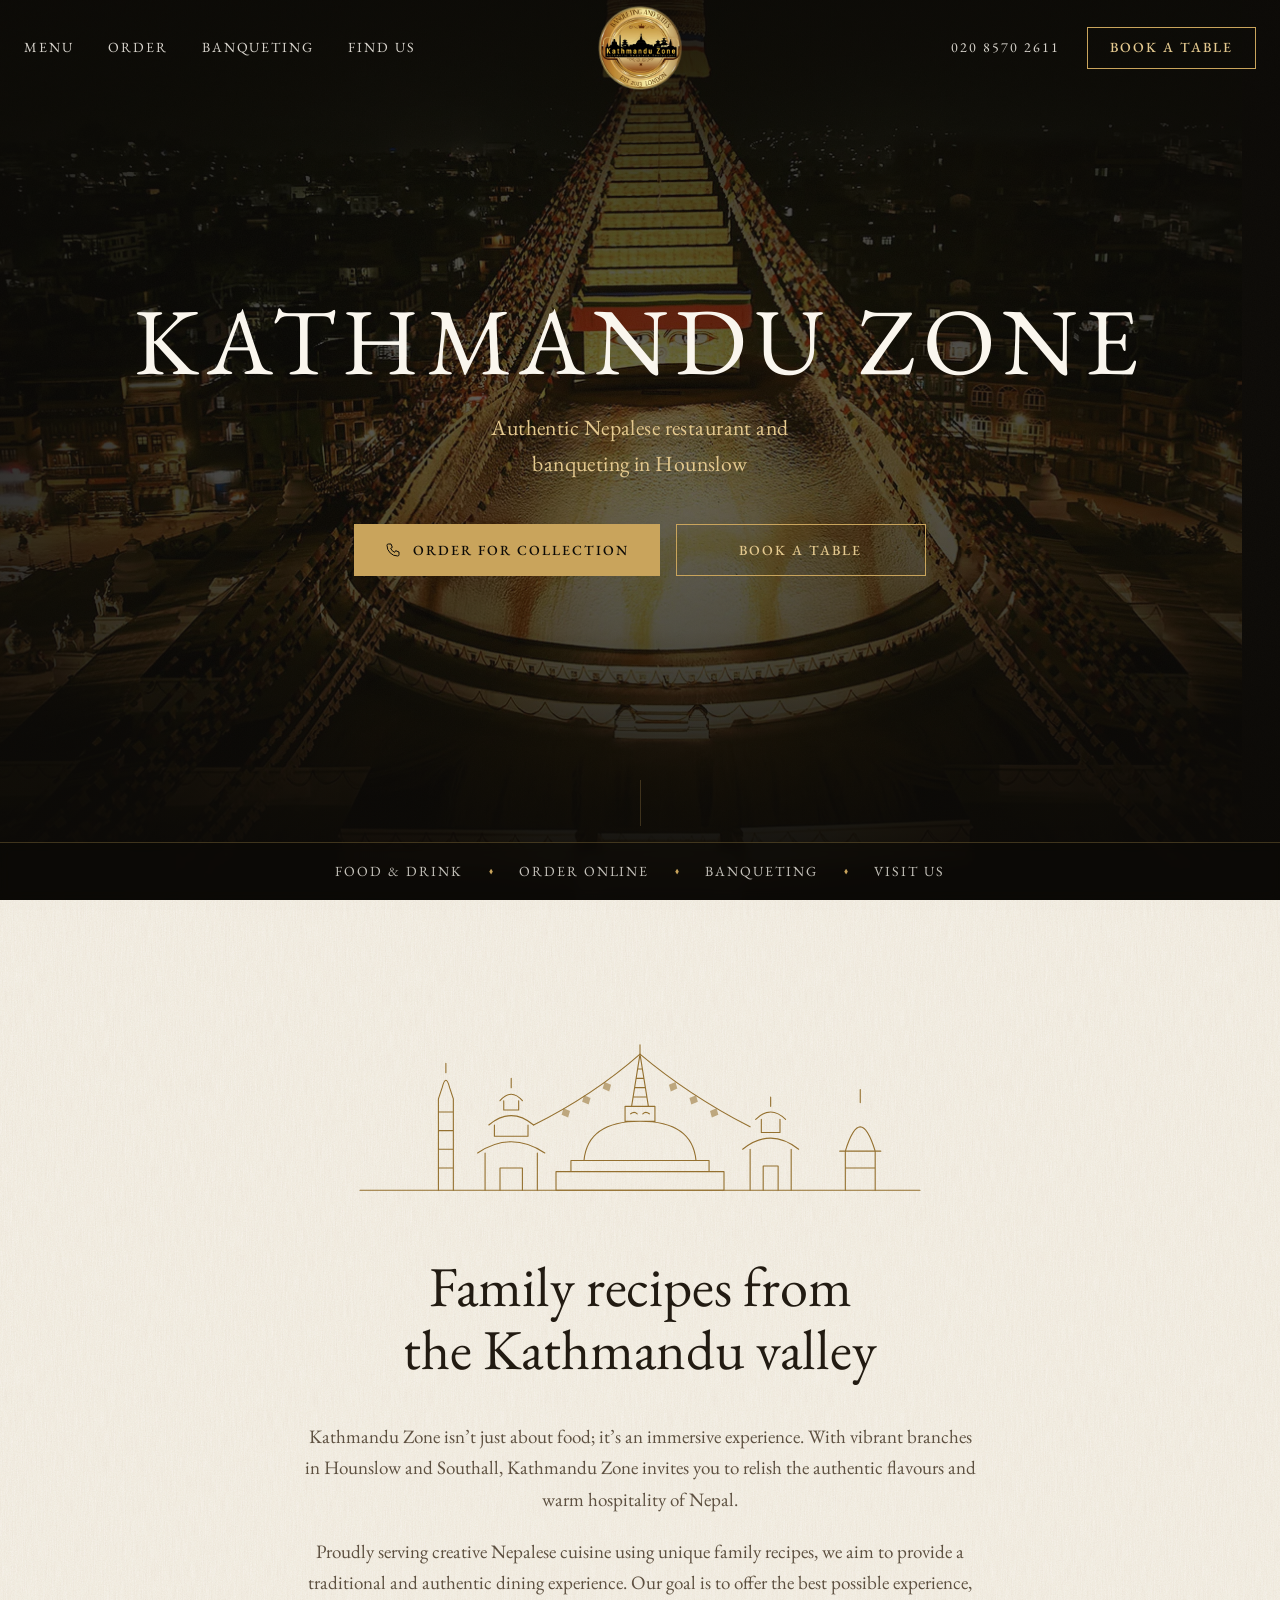
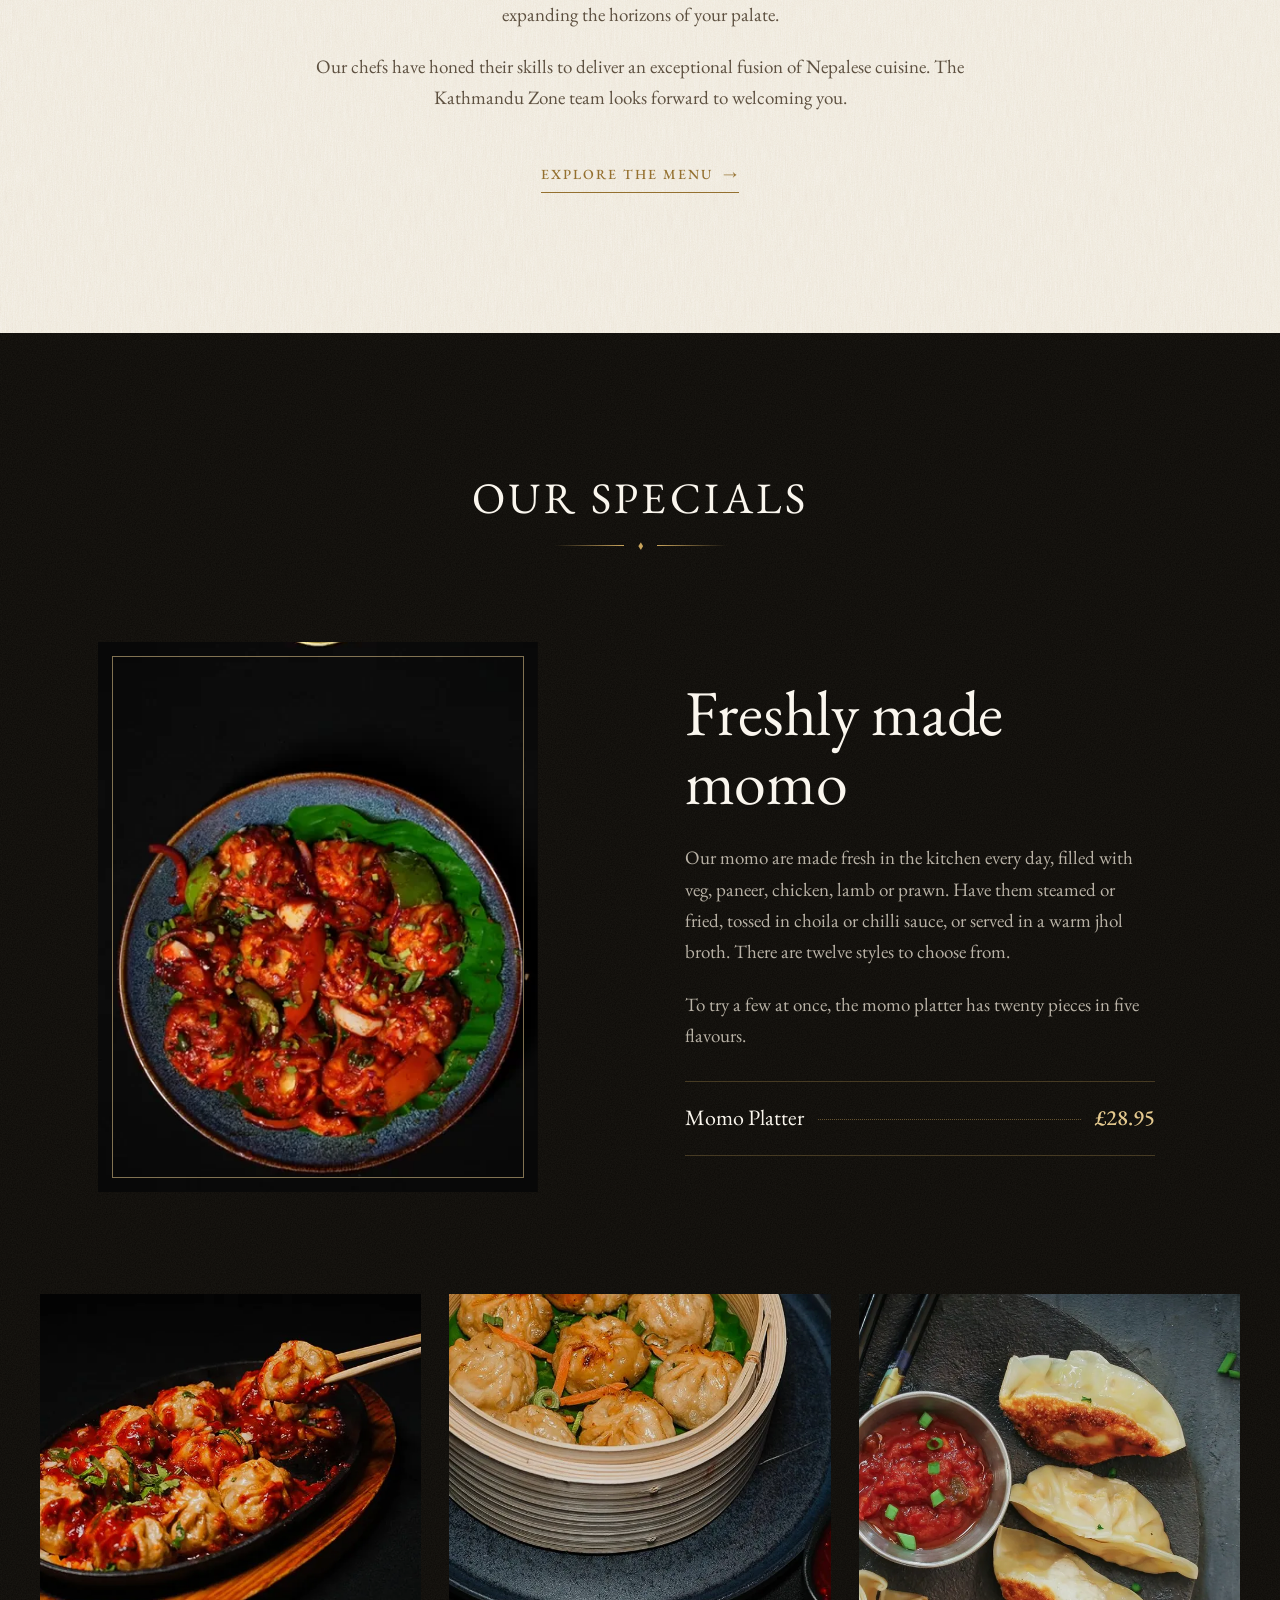
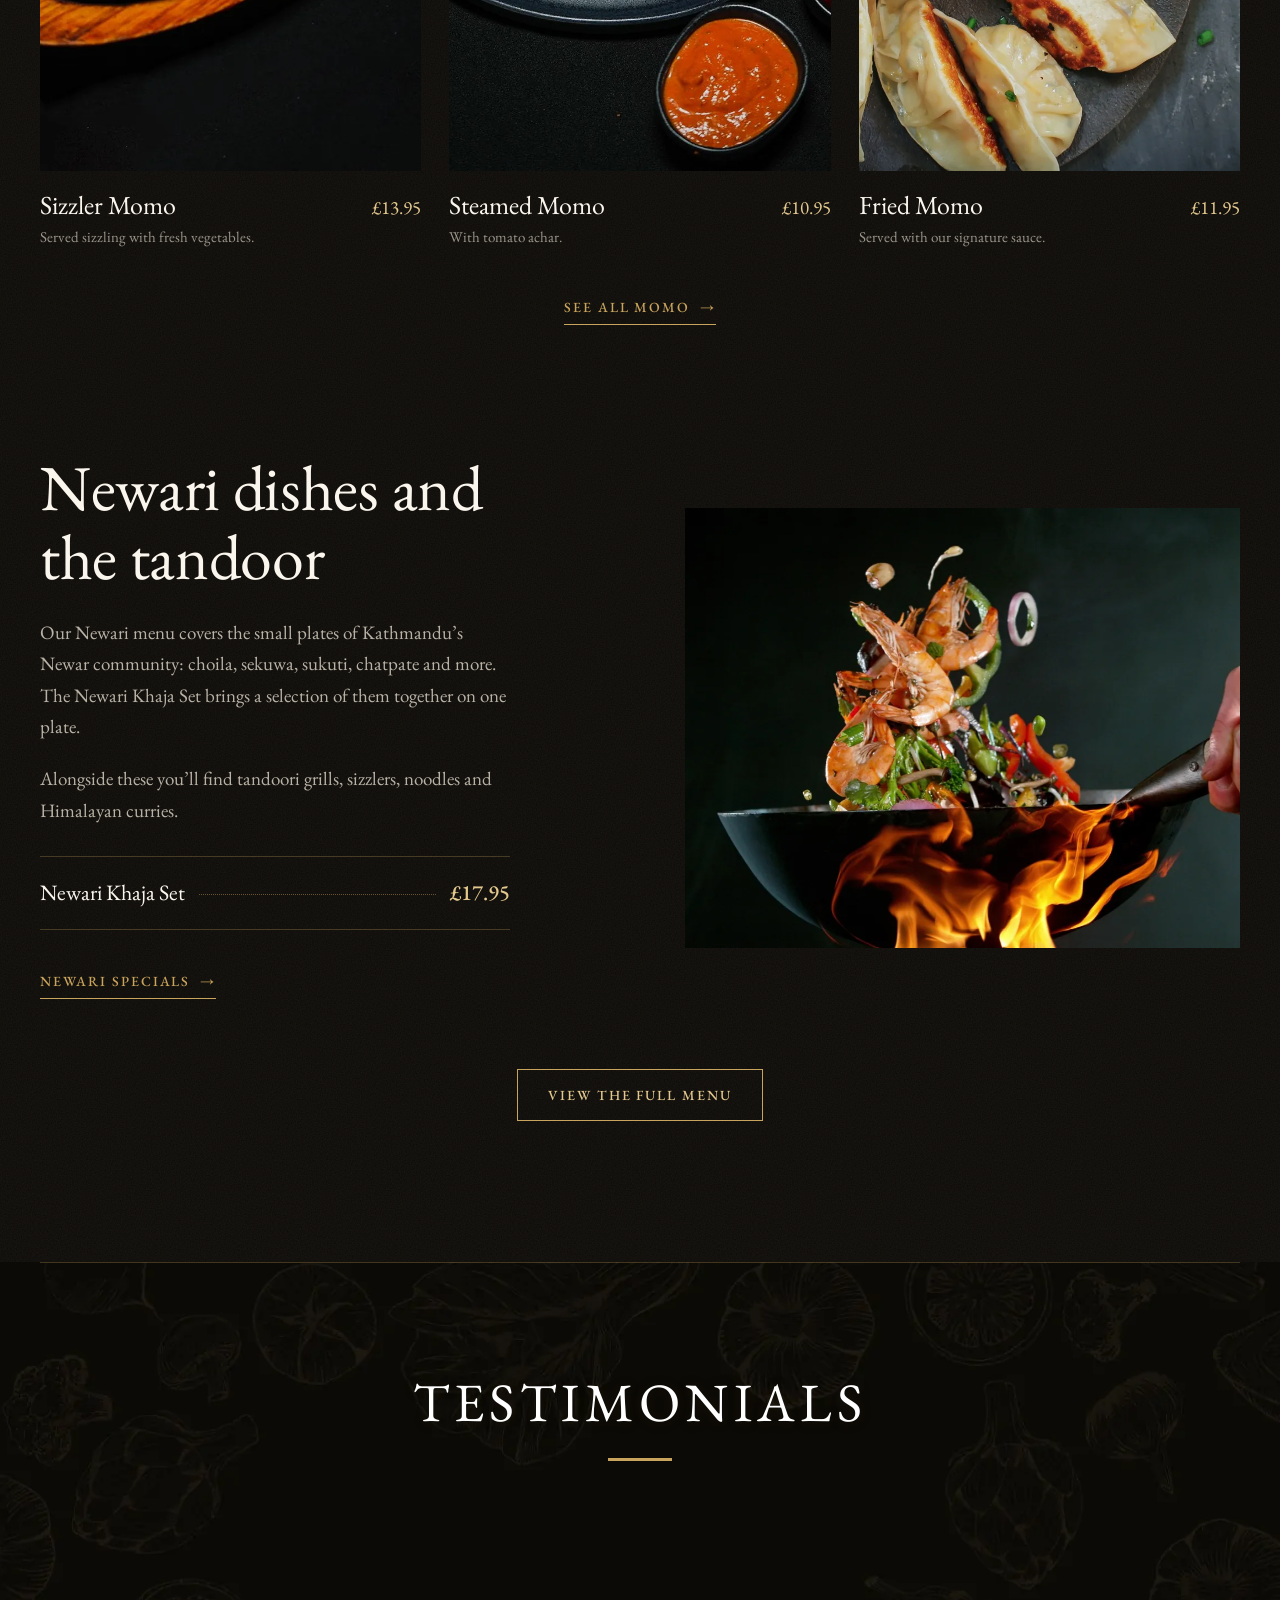
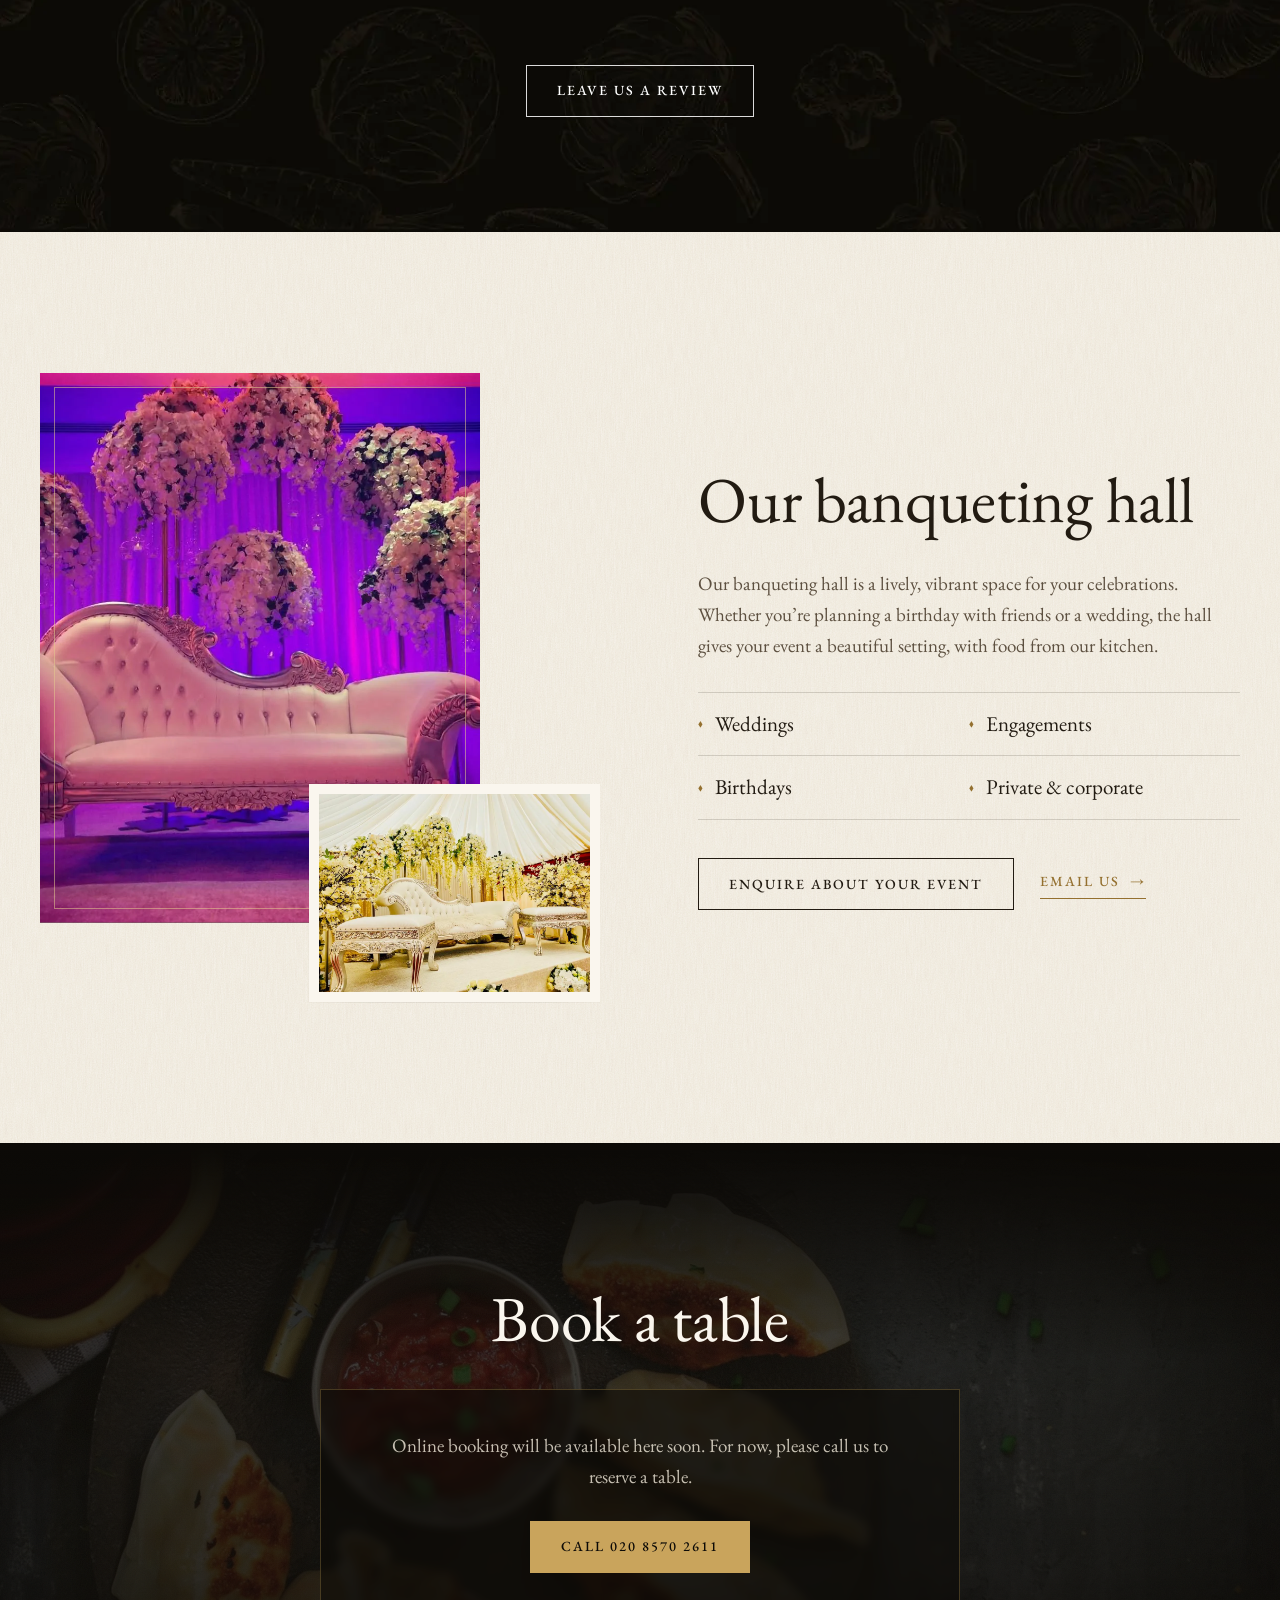
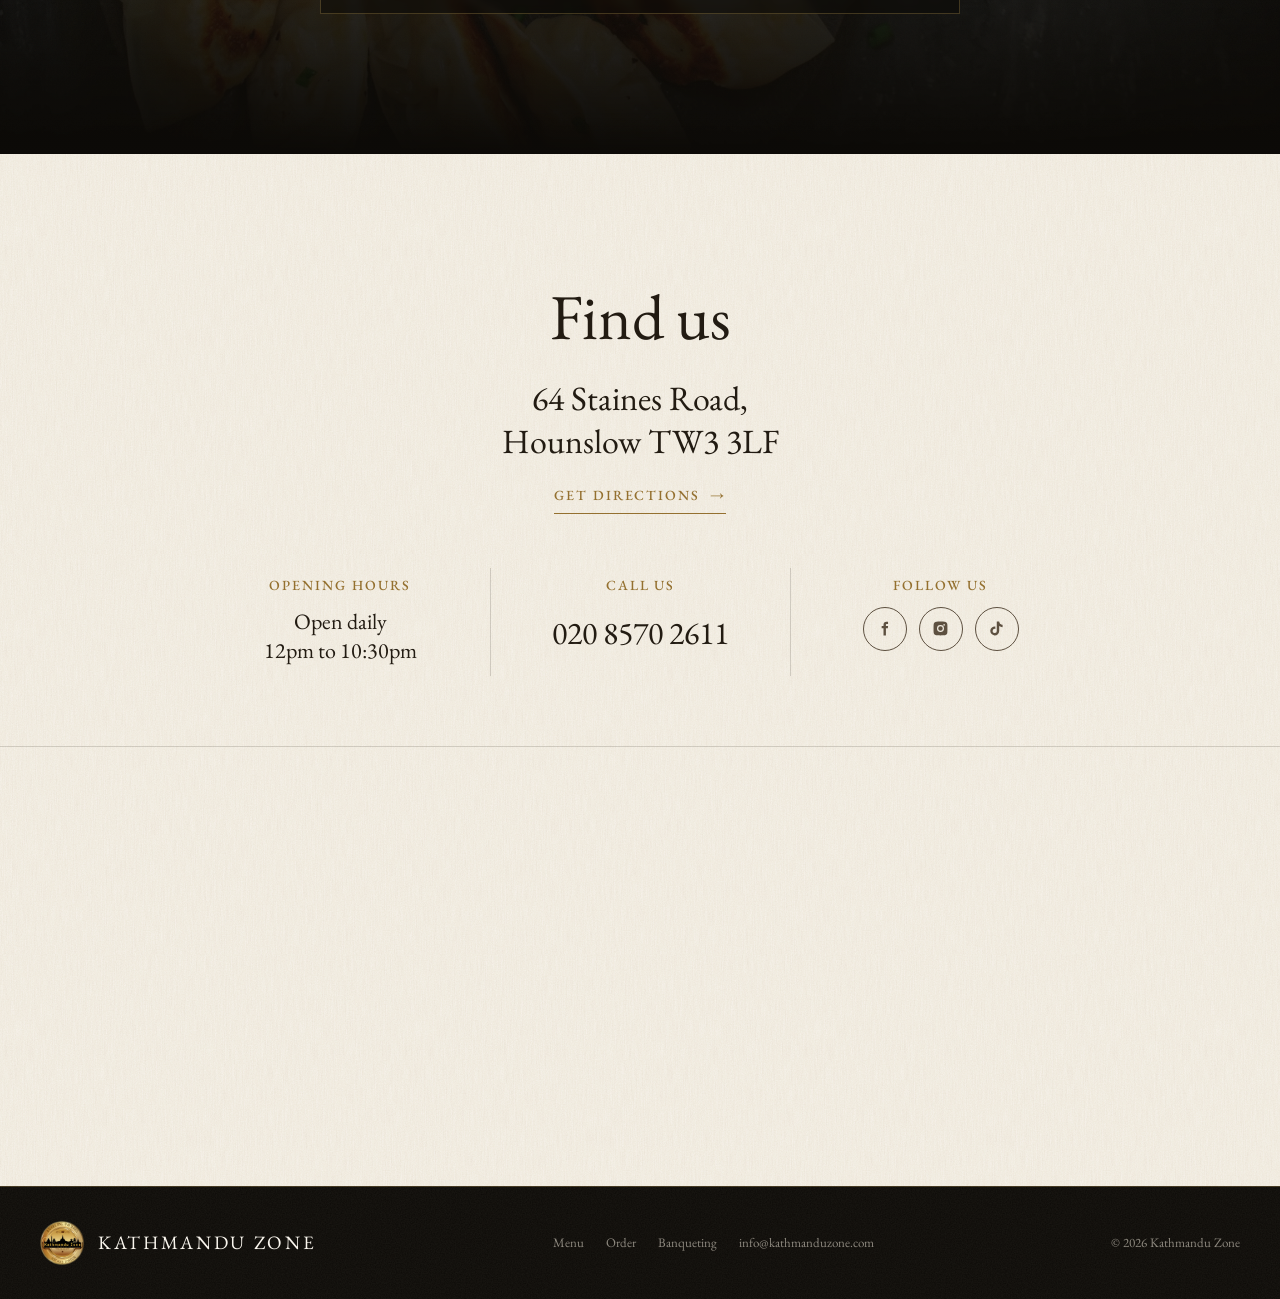
==== index.html @ dd3ccd5f "Momo video: open on chilli momo, skip cropped steamed shot, fast montage at normal speed Adds a cent" ====
<!DOCTYPE html>
<html lang="en-GB">
<head>
<meta charset="utf-8">
<meta name="viewport" content="width=device-width, initial-scale=1">
<title>Kathmandu Zone | Nepalese Restaurant and Banqueting in Hounslow</title>
<meta name="description" content="Authentic Nepalese food in Hounslow since 2013. Freshly made momo, Newari dishes, tandoori grills and a banqueting hall for weddings and parties. Call 020 8570 2611 to order for collection.">
<meta name="theme-color" content="#0c0a07">
<link rel="icon" href="favicon.ico" sizes="48x48">
<link rel="icon" type="image/png" sizes="32x32" href="favicon-32.png">
<link rel="icon" type="image/png" sizes="192x192" href="favicon-192.png">
<link rel="apple-touch-icon" href="apple-touch-icon.png">
<meta property="og:title" content="Kathmandu Zone, Authentic Nepalese Restaurant in Hounslow">
<meta property="og:description" content="Freshly made momo, Newari dishes and tandoori grills. Banqueting and suites. Est. 2013.">
<meta property="og:image" content="images/boudhanath.webp">
<link rel="preconnect" href="https://fonts.googleapis.com">
<link rel="preconnect" href="https://fonts.gstatic.com" crossorigin>
<link href="https://fonts.googleapis.com/css2?family=EB+Garamond:ital,wght@0,400;0,500;0,600;1,400&display=swap" rel="stylesheet">
<link rel="stylesheet" href="css/style.css">
<script type="application/ld+json">
{
  "@context": "https://schema.org",
  "@type": "Restaurant",
  "name": "Kathmandu Zone",
  "description": "Authentic Nepalese restaurant and banqueting hall, est. 2013.",
  "servesCuisine": ["Nepalese", "Newari", "Indian"],
  "telephone": "+442085702611",
  "email": "info@kathmanduzone.com",
  "priceRange": "££",
  "image": "images/boudhanath.webp",
  "address": { "@type": "PostalAddress", "streetAddress": "64 Staines Road", "addressLocality": "Hounslow", "postalCode": "TW3 3LF", "addressCountry": "GB" },
  "openingHoursSpecification": [
    { "@type": "OpeningHoursSpecification", "dayOfWeek": ["Monday","Tuesday","Wednesday","Thursday","Friday","Saturday","Sunday"], "opens": "12:00", "closes": "22:30" }
  ],
  "hasMenu": "menu.html",
  "sameAs": ["https://www.facebook.com/kathmanduzone/", "https://www.instagram.com/kathmanduzoneofficial/", "https://www.tiktok.com/@ktmzoneofficial"]
}
</script>
</head>
<body>

<!-- ============ HEADER ============ -->
<header class="site-header" id="top">
  <div class="header-inner">
    <nav class="nav" id="nav" aria-label="Main">
      <a href="menu.html">Menu</a>
      <a href="menu.html#order">Order<span class="nav-extra-inline"> online</span></a>
      <a href="#banqueting">Banqueting</a>
      <a href="#find-us" class="nav-desk">Find us</a>
      <a href="#book" class="nav-extra">Book a table</a>
      <a href="tel:02085702611" class="nav-extra nav-call">Call for collection</a>
    </nav>
    <a href="index.html" class="brand" aria-label="Kathmandu Zone home"><img src="images/logo.webp" alt="Kathmandu Zone" width="62" height="62"></a>
    <div class="header-actions">
      <a href="tel:02085702611" class="header-phone">020 8570 2611</a>
      <a href="#book" class="btn">Book a table</a>
    </div>
    <button class="menu-toggle" aria-label="Open menu" aria-expanded="false" aria-controls="nav"><span></span></button>
  </div>
</header>

<main>

<!-- ============ HERO ============ -->
<section class="hero" aria-label="Welcome">
  <div class="hero-media" aria-hidden="true">
    <img src="images/hero-boudhanath.webp" alt="" width="1800" height="959" fetchpriority="high">
  </div>
  <div class="hero-content">
    <h1 class="rise" style="--d:.15s">Kathmandu Zone</h1>
    <p class="hero-sub rise" style="--d:.4s">Authentic Nepalese restaurant and banqueting in Hounslow</p>
    <div class="hero-ctas rise" style="--d:.65s">
      <a href="tel:02085702611" class="btn solid">
        <svg viewBox="0 0 24 24" aria-hidden="true"><path d="M5 3h4l2 5-2.5 1.5a11 11 0 0 0 6 6L16 13l5 2v4a2 2 0 0 1-2 2A16 16 0 0 1 3 5a2 2 0 0 1 2-2"/></svg>
        Order for collection
      </a>
      <a href="#book" class="btn">Book a table</a>
    </div>
  </div>
  <span class="scroll-cue" aria-hidden="true"></span>
  <nav class="hero-bar" aria-label="Quick links">
    <ul>
      <li><a href="menu.html">Food &amp; drink</a></li>
      <li><a href="menu.html#order">Order online</a></li>
      <li><a href="#banqueting">Banqueting</a></li>
      <li><a href="#find-us">Visit us</a></li>
    </ul>
  </nav>
</section>

<!-- ============ ABOUT ============ -->
<section class="section story paper ivory center" id="story">
  <div class="container">
    <div class="skyline" aria-hidden="true">
      <svg viewBox="0 0 600 170">
        <path class="draw" d="M0 160 H600"/>
        <!-- Dharahara tower -->
        <path class="draw" d="M84 160 V62 L88 50 Q92 34 96 50 L100 62 V160 M84 76 H100 M84 96 H100 M84 116 H100 M84 136 H100 M92 34 V24"/>
        <!-- pagoda, three tiers -->
        <path class="draw" d="M162 50 V40 M150 64 Q162 50 174 64 M154 64 V74 H170 V64 M138 90 Q162 70 186 90 M144 90 V102 H180 V90 M126 120 Q162 96 198 120 M134 120 V160 M190 120 V160 M150 160 V136 H174 V160"/>
        <!-- prayer flag lines -->
        <path class="draw" d="M300 14 Q250 58 186 90 M300 14 Q352 58 418 92"/>
        <!-- Boudhanath stupa -->
        <path class="draw" d="M300 4 V14 M291 70 L300 14 L309 70 M293 60 H307 M295 50 H305 M296 40 H304 M298 30 H302 M284 70 H316 V86 H284 Z M290 78 Q294 75 297 78 M303 78 Q306 75 310 78 M240 128 Q244 86 300 86 Q356 86 360 128 Z M226 128 H374 V140 H226 Z M210 140 H390 V160 H210 Z"/>
        <!-- two-tier temple -->
        <path class="draw" d="M440 70 V60 M424 84 Q440 68 456 84 M430 84 V98 H450 V84 M410 116 Q440 92 470 116 M418 116 V160 M462 116 V160 M432 160 V134 H448 V160"/>
        <!-- shikhara temple -->
        <path class="draw" d="M520 160 V118 Q536 66 552 118 V160 M536 66 V52 M514 118 H558 M520 136 H552"/>
        <!-- flags -->
        <path class="flag" d="M262 44 l7 3 -2 7 -7 -3 z M240 58 l7 3 -2 7 -7 -3 z M218 72 l7 3 -2 7 -7 -3 z M338 44 l-7 3 2 7 7 -3 z M360 58 l-7 3 2 7 7 -3 z M382 72 l-7 3 2 7 7 -3 z"/>
      </svg>
    </div>
    <h2 class="quote reveal">Family recipes from the Kathmandu valley</h2>
    <div class="story-body reveal">
      <p>Kathmandu Zone isn’t just about food; it’s an immersive experience. With vibrant branches in Hounslow and Southall, Kathmandu Zone invites you to relish the authentic flavours and warm hospitality of Nepal.</p>
      <p>Proudly serving creative Nepalese cuisine using unique family recipes, we aim to provide a traditional and authentic dining experience. Our goal is to offer the best possible experience, expanding the horizons of your palate.</p>
      <p>Our chefs have honed their skills to deliver an exceptional fusion of Nepalese cuisine. The Kathmandu Zone team looks forward to welcoming you.</p>
    </div>
    <div class="story-meta reveal">
      <a href="menu.html" class="text-link">Explore the menu <span class="arrow">→</span></a>
    </div>
  </div>
</section>

<!-- ============ SIGNATURE ============ -->
<section class="section dark" id="signature">
  <div class="container">
    <div class="section-head reveal">
      <h2>Our specials</h2>
      <div class="rule"><span>◆</span></div>
    </div>

    <div class="feature">
      <div class="feature-media">
        <div class="video-frame reveal-img">
          <video data-autoplay data-segments="4.8-5.4@0.15, 5.4-9.6@0.4, 0.32-4.52@1" muted loop playsinline preload="metadata" poster="images/momo-poster.webp">
            <source src="videos/momo.mp4" type="video/mp4">
          </video>
        </div>
      </div>
      <div class="feature-text">
        <h2 class="title reveal">Freshly made momo</h2>
        <p class="reveal">Our momo are made fresh in the kitchen every day, filled with veg, paneer, chicken, lamb or prawn. Have them steamed or fried, tossed in choila or chilli sauce, or served in a warm jhol broth. There are twelve styles to choose from.</p>
        <p class="reveal">To try a few at once, the momo platter has twenty pieces in five flavours.</p>
        <div class="feature-price reveal"><span>Momo Platter</span><b>£28.95</b></div>
      </div>
    </div>

    <div class="dishes momo-dishes">
      <a href="menu.html#momo" class="dish reveal">
        <div class="dish-img"><img src="images/sizzler-momo.webp" alt="Sizzler momo on a hot iron platter" loading="lazy" width="1080" height="780"></div>
        <h3>Sizzler Momo <span>£13.95</span></h3>
        <p>Served sizzling with fresh vegetables.</p>
      </a>
      <a href="menu.html#momo" class="dish reveal" style="--d:.12s">
        <div class="dish-img"><img src="images/steamed-momo.webp" alt="Steamed momo in a bamboo basket with tomato achar" loading="lazy" width="1080" height="820"></div>
        <h3>Steamed Momo <span>£10.95</span></h3>
        <p>With tomato achar.</p>
      </a>
      <a href="menu.html#momo" class="dish reveal" style="--d:.24s">
        <div class="dish-img"><img src="images/momo-board.webp" alt="Pan-fried momo with chilli dip on a slate board" loading="lazy" width="1600" height="900"></div>
        <h3>Fried Momo <span>£11.95</span></h3>
        <p>Served with our signature sauce.</p>
      </a>
    </div>
    <div class="dishes-link reveal"><a href="menu.html#momo" class="text-link">See all momo <span class="arrow">→</span></a></div>

    <div class="feature flip">
      <div class="feature-media">
        <div class="wide-frame reveal-img"><img data-parallax src="images/wok-prawns.webp" alt="King prawns, peppers and greens tossed over a flaming wok" loading="lazy" width="1600" height="900"></div>
      </div>
      <div class="feature-text">
        <h2 class="title reveal">Newari dishes and the tandoor</h2>
        <p class="reveal">Our Newari menu covers the small plates of Kathmandu’s Newar community: choila, sekuwa, sukuti, chatpate and more. The Newari Khaja Set brings a selection of them together on one plate.</p>
        <p class="reveal">Alongside these you’ll find tandoori grills, sizzlers, noodles and Himalayan curries.</p>
        <div class="feature-price reveal"><span>Newari Khaja Set</span><b>£17.95</b></div>
        <a href="menu.html#newari" class="text-link reveal">Newari specials <span class="arrow">→</span></a>
      </div>
    </div>


    <div class="signature-foot reveal">
      <a href="menu.html" class="btn">View the full menu</a>
    </div>
  </div>
</section>

<!-- ============ REVIEWS ============ -->
<section class="section testimonials center" id="reviews">
  <div class="container">
    <h2 class="reveal">Testimonials</h2>
    <span class="t-rule reveal" aria-hidden="true"></span>
    <div class="reviews-widget reveal">
      <!-- Review Pixel -->
      <script type="text/javascript">
      !function(){var e,t=document;e=function(){if(window.EMRPixel)return console.info("EMR: Pixel already loaded");var e=t.createElement("script");e.defer=!0,e.src="https://cdn2.revw.me/js/pixel.js?t="+864e5*Math.ceil(new Date/864e5);var n=t.getElementsByTagName("script")[0];n.charset="utf-8",n.parentNode.insertBefore(e,n),e.onload=function(){EMRPixel.init("app.redrockrep.com.au",539)}},"interactive"===t.readyState||"complete"===t.readyState?e():t.addEventListener("DOMContentLoaded",e)}();
      </script><emr-simple-carousel widget-id="bbcbcc7e-9e20-4e10-92ed-6cf8f1856b6a"></emr-simple-carousel>
      <!-- Review Pixel End -->
    </div>
    <div class="reveal" style="margin-top:40px">
      <a href="https://g.page/r/Cb_OOvDT0gf5EBM/review" target="_blank" rel="noopener" class="btn light">Leave us a review</a>
    </div>
  </div>
</section>

<!-- ============ BANQUETING ============ -->
<section class="section paper ivory" id="banqueting">
  <div class="container banquet-grid">
    <div class="collage">
      <div class="a video-frame reveal-img">
        <video data-autoplay data-end="25" muted loop playsinline preload="metadata" poster="images/banquet-stage.webp" aria-label="A look around the Kathmandu Zone banqueting hall">
          <source src="videos/restaurant.mp4" type="video/mp4">
        </video>
      </div>
      <div class="b reveal-img"><img src="images/banquet-ivory.webp" alt="Ivory and gold banquet seating framed by white flowers" loading="lazy" width="1024" height="768"></div>
    </div>
    <div class="banquet-text">
      <h2 class="title reveal">Our banqueting hall</h2>
      <p class="reveal">Our banqueting hall is a lively, vibrant space for your celebrations. Whether you’re planning a birthday with friends or a wedding, the hall gives your event a beautiful setting, with food from our kitchen.</p>
      <ul class="occasions reveal">
        <li>Weddings</li>
        <li>Engagements</li>
        <li>Birthdays</li>
        <li>Private &amp; corporate</li>
      </ul>
      <div class="banquet-ctas reveal">
        <a href="tel:02085702611" class="btn ink">Enquire about your event</a>
        <a href="mailto:info@kathmanduzone.com?subject=Banqueting%20enquiry" class="text-link">Email us <span class="arrow">→</span></a>
      </div>
    </div>
  </div>
</section>

<!-- ============ BOOK (placeholder until the booking system is built) ============ -->
<section class="section book center" id="book">
  <div class="book-bg" aria-hidden="true"><img data-parallax src="images/hero-momo.webp" alt="" loading="lazy" width="1920" height="1080"></div>
  <div class="container">
    <h2 class="title reveal">Book a table</h2>
    <div class="book-panel reveal" id="booking-widget">
      <!-- BOOKING SYSTEM: replace the contents of this panel with the booking widget when ready -->
      <p>Online booking will be available here soon. For now, please call us to reserve a table.</p>
      <a href="tel:02085702611" class="btn solid">Call 020 8570 2611</a>
    </div>
  </div>
</section>

<!-- ============ FIND US ============ -->
<section class="find-us paper ivory" id="find-us">
  <div class="container">
    <h2 class="title reveal">Find us</h2>
    <address class="find-address reveal">64 Staines Road,<br>Hounslow TW3 3LF</address>
    <a href="https://www.google.com/maps/dir/?api=1&amp;destination=Kathmandu+Zone+64+Staines+Rd+Hounslow+TW3+3LF" target="_blank" rel="noopener" class="text-link reveal">Get directions <span class="arrow">→</span></a>

    <div class="find-cols">
      <div class="find-col reveal">
        <h3>Opening hours</h3>
        <p>Open daily<br>12pm to 10:30pm</p>
      </div>
      <div class="find-col reveal" style="--d:.1s">
        <h3>Call us</h3>
        <a href="tel:02085702611" class="find-phone">020 8570 2611</a>
      </div>
      <div class="find-col reveal" style="--d:.2s">
        <h3>Follow us</h3>
        <div class="socials">
          <a href="https://www.facebook.com/kathmanduzone/" target="_blank" rel="noopener" aria-label="Facebook"><svg viewBox="0 0 24 24"><path d="M14 8.5V6.8c0-.8.2-1.3 1.4-1.3H17V2.6c-.3 0-1.3-.1-2.4-.1-2.4 0-4 1.4-4 4.1v1.9H8v3.2h2.6V22H14v-10.3h2.7l.4-3.2H14z"/></svg></a>
          <a href="https://www.instagram.com/kathmanduzoneofficial/" target="_blank" rel="noopener" aria-label="Instagram"><svg viewBox="0 0 24 24"><path d="M12 2.2c3.2 0 3.6 0 4.8.1 1.2.1 1.8.2 2.2.4.6.2 1 .5 1.4.9.4.4.7.8.9 1.4.2.4.4 1.1.4 2.2.1 1.3.1 1.6.1 4.8s0 3.6-.1 4.8c-.1 1.2-.2 1.8-.4 2.2-.2.6-.5 1-.9 1.4-.4.4-.8.7-1.4.9-.4.2-1.1.4-2.2.4-1.3.1-1.6.1-4.8.1s-3.6 0-4.8-.1c-1.2-.1-1.8-.2-2.2-.4-.6-.2-1-.5-1.4-.9-.4-.4-.7-.8-.9-1.4-.2-.4-.4-1.1-.4-2.2-.1-1.3-.1-1.6-.1-4.8s0-3.6.1-4.8c.1-1.2.2-1.8.4-2.2.2-.6.5-1 .9-1.4.4-.4.8-.7 1.4-.9.4-.2 1.1-.4 2.2-.4 1.2-.1 1.6-.1 4.8-.1zm0 4.9a4.9 4.9 0 1 0 0 9.8 4.9 4.9 0 0 0 0-9.8zm0 8.1a3.2 3.2 0 1 1 0-6.4 3.2 3.2 0 0 1 0 6.4zm5.1-9.4a1.1 1.1 0 1 0 0 2.3 1.1 1.1 0 0 0 0-2.3z"/></svg></a>
          <a href="https://www.tiktok.com/@ktmzoneofficial" target="_blank" rel="noopener" aria-label="TikTok"><svg viewBox="0 0 24 24"><path d="M19.6 6.7a4.8 4.8 0 0 1-3.8-4.2V2h-3.4v13.4a2.9 2.9 0 1 1-2-2.7V9.2a6.3 6.3 0 1 0 5.4 6.2V8.6a8.2 8.2 0 0 0 4.8 1.5V6.8l-1-.1z"/></svg></a>
        </div>
      </div>
    </div>
  </div>
  <div class="find-map">
    <iframe title="Map showing Kathmandu Zone, 64 Staines Road, Hounslow" src="https://www.google.com/maps?q=Kathmandu+Zone,+64+Staines+Rd,+Hounslow+TW3+3LF&amp;output=embed" loading="lazy" referrerpolicy="no-referrer-when-downgrade" allowfullscreen></iframe>
  </div>
</section>

</main>

<!-- ============ FOOTER ============ -->
<footer class="site-footer dark deep">
  <div class="container footer-inner">
    <a href="#top" class="footer-brand"><img src="images/logo.webp" alt="" width="44" height="44" loading="lazy"><span>Kathmandu Zone</span></a>
    <div class="footer-links">
      <a href="menu.html">Menu</a>
      <a href="menu.html#order">Order</a>
      <a href="#banqueting">Banqueting</a>
      <a href="mailto:info@kathmanduzone.com">info@kathmanduzone.com</a>
    </div>
    <span>© <span data-year>2026</span> Kathmandu Zone</span>
  </div>
</footer>

<div class="call-bar" aria-label="Quick actions">
  <a href="#book">Book a table</a>
  <a href="tel:02085702611">Call to order</a>
</div>

<script src="js/main.js"></script>
</body>
</html>
---- css/style.css ----
/* ==========================================================================
   Kathmandu Zone styles
   Black & gold, textured surfaces, quiet motion.
   ========================================================================== */

:root {
  --black: #0c0a07;
  --night: #0f0d09;
  --night-2: #18150f;
  --gold: #c9a45c;
  --gold-light: #e4c98f;
  --gold-deep: #94702f;
  --cream: #f3ebdc;
  --ivory: #faf6ee;
  --ink: #221b12;
  --ink-soft: #5d5040;
  --line-dark: rgba(201, 164, 92, .28);
  --line-light: rgba(34, 27, 18, .16);

  --serif: "EB Garamond", Garamond, Georgia, serif;
  --sans: var(--serif); /* one typeface throughout */

  --ease: cubic-bezier(.22, .61, .36, 1);
  --container: 1200px;
  --header-h: 96px;

  /* textures (as Kessa): fine grain, paper fibres, soft clouds */
  --grain-dark: url("data:image/svg+xml,%3Csvg xmlns='http://www.w3.org/2000/svg' width='240' height='240'%3E%3Cfilter id='n'%3E%3CfeTurbulence type='fractalNoise' baseFrequency='.8' numOctaves='3' stitchTiles='stitch'/%3E%3CfeColorMatrix values='0 0 0 0 1 0 0 0 0 .9 0 0 0 0 .7 0 0 0 .06 0'/%3E%3C/filter%3E%3Crect width='100%25' height='100%25' filter='url(%23n)'/%3E%3C/svg%3E");
  --clouds-dark: url("data:image/svg+xml,%3Csvg xmlns='http://www.w3.org/2000/svg' width='600' height='600'%3E%3Cfilter id='c'%3E%3CfeTurbulence type='fractalNoise' baseFrequency='.005' numOctaves='4' seed='11' stitchTiles='stitch'/%3E%3CfeColorMatrix values='0 0 0 0 .79 0 0 0 0 .64 0 0 0 0 .36 0 0 0 .055 0'/%3E%3C/filter%3E%3Crect width='100%25' height='100%25' filter='url(%23c)'/%3E%3C/svg%3E");
  --grain: url("data:image/svg+xml,%3Csvg xmlns='http://www.w3.org/2000/svg' width='240' height='240'%3E%3Cfilter id='n'%3E%3CfeTurbulence type='fractalNoise' baseFrequency='.8' numOctaves='3' stitchTiles='stitch'/%3E%3CfeColorMatrix values='0 0 0 0 .36 0 0 0 0 .27 0 0 0 0 .15 0 0 0 .12 0'/%3E%3C/filter%3E%3Crect width='100%25' height='100%25' filter='url(%23n)'/%3E%3C/svg%3E");
  --fibres: url("data:image/svg+xml,%3Csvg xmlns='http://www.w3.org/2000/svg' width='400' height='400'%3E%3Cfilter id='f'%3E%3CfeTurbulence type='fractalNoise' baseFrequency='.9 .045' numOctaves='2' seed='8' stitchTiles='stitch'/%3E%3CfeColorMatrix values='0 0 0 0 .4 0 0 0 0 .3 0 0 0 0 .16 0 0 0 .1 0'/%3E%3C/filter%3E%3Crect width='100%25' height='100%25' filter='url(%23f)'/%3E%3C/svg%3E");
}

*, *::before, *::after { box-sizing: border-box; }
html { scroll-behavior: smooth; scroll-padding-top: var(--header-h); }
html:has(.menu-tabs) { scroll-padding-top: calc(var(--header-h) + 56px); }
body {
  margin: 0;
  font-family: var(--sans);
  font-weight: 400;
  font-size: 19px;
  line-height: 1.65;
  color: var(--ink);
  background: var(--black);
  -webkit-font-smoothing: antialiased;
  overflow-x: hidden;
}
img, video { max-width: 100%; display: block; }
a { color: inherit; text-decoration: none; }
h1, h2, h3, h4 { font-family: var(--serif); font-weight: 500; margin: 0; line-height: 1.08; }
p { margin: 0 0 1.1em; }
address { font-style: normal; }
.container { width: min(var(--container), 100% - 48px); margin-inline: auto; }
.sr-only { position: absolute; width: 1px; height: 1px; overflow: hidden; clip: rect(0 0 0 0); white-space: nowrap; }

/* --- Surfaces ------------------------------------------------------------ */
.dark {
  color: rgba(243, 235, 220, .82);
  background-color: var(--black);
  background-image: var(--grain-dark);
}
.dark.deep { background-color: var(--black); }
.dark h1, .dark h2, .dark h3 { color: var(--ivory); }
.paper {
  background-color: var(--cream);
  background-image: var(--fibres), var(--grain);
}
.paper.ivory { background-color: var(--ivory); }
.paper h2, .paper h3 { color: var(--ink); }

/* --- Type helpers -------------------------------------------------------- */
.title { font-size: clamp(38px, 5vw, 64px); font-weight: 400; letter-spacing: -.005em; margin-bottom: 26px; }
.lede { font-size: clamp(17px, 1.3vw, 19px); max-width: 560px; }
.center { text-align: center; }
.center .lede { margin-inline: auto; }
.section { padding: clamp(90px, 11vw, 150px) 0; position: relative; }

/* --- Buttons ------------------------------------------------------------- */
.btn {
  --b: var(--gold);
  display: inline-flex; align-items: center; justify-content: center; gap: 12px;
  min-height: 52px; padding: 0 30px;
  font-family: var(--sans); font-size: 14px; font-weight: 500;
  letter-spacing: .14em; text-transform: uppercase;
  border: 1px solid var(--b); color: var(--gold-light);
  position: relative; overflow: hidden; isolation: isolate;
  transition: color .45s var(--ease), border-color .45s var(--ease);
}
.btn::before {
  content: ""; position: absolute; inset: 0; z-index: -1;
  background: var(--gold); transform: scaleX(0); transform-origin: right;
  transition: transform .55s var(--ease);
}
.btn:hover::before, .btn:focus-visible::before { transform: scaleX(1); transform-origin: left; }
.btn:hover, .btn:focus-visible { color: var(--black); }
.btn.solid { background: var(--gold); color: var(--black); }
.btn.solid::before { background: var(--gold-light); }
.btn.ink { --b: var(--ink); color: var(--ink); }
.btn.ink::before { background: var(--ink); }
.btn.ink:hover, .btn.ink:focus-visible { color: var(--ivory); }
.btn svg { width: 16px; height: 16px; fill: none; stroke: currentColor; stroke-width: 1.5; flex: none; }

.text-link {
  display: inline-flex; align-items: center; gap: 10px;
  font-size: 14px; font-weight: 500; letter-spacing: .14em; text-transform: uppercase;
  color: var(--gold-deep); padding-bottom: 6px;
  background: linear-gradient(currentColor, currentColor) left bottom / 100% 1px no-repeat;
  transition: background-size .5s var(--ease);
}
.dark .text-link { color: var(--gold); }
.text-link:hover { background-size: 30% 1px; }
.text-link .arrow { transition: transform .4s var(--ease); }
.text-link:hover .arrow { transform: translateX(5px); }

/* --- Header -------------------------------------------------------------- */
.site-header {
  position: fixed; inset: 0 0 auto; z-index: 50; height: var(--header-h);
  color: var(--ivory);
  transition: background-color .5s var(--ease), border-color .5s var(--ease), height .5s var(--ease);
  border-bottom: 1px solid transparent;
}
.site-header.scrolled, .site-header.solid {
  background-color: rgba(12, 10, 7, .94);
  background-image: var(--grain-dark);
  border-bottom-color: var(--line-dark);
  backdrop-filter: blur(8px);
}
.header-inner {
  height: 100%; display: grid; grid-template-columns: 1fr auto 1fr; align-items: center; gap: 24px;
  width: min(1360px, 100% - 48px); margin-inline: auto;
}
.nav { display: flex; gap: 34px; }
.nav a, .header-phone {
  font-size: 14px; font-weight: 400; letter-spacing: .14em; text-transform: uppercase;
  position: relative; padding: 6px 0; color: rgba(250, 246, 238, .86); transition: color .3s;
}
.nav a::after {
  content: ""; position: absolute; left: 0; right: 0; bottom: 0; height: 1px; background: var(--gold);
  transform: scaleX(0); transition: transform .45s var(--ease);
}
.nav a:hover, .nav a[aria-current="page"], .header-phone:hover { color: var(--gold-light); }
.nav a:hover::after, .nav a[aria-current="page"]::after { transform: scaleX(1); }
.brand { display: block; width: 84px; transition: width .5s var(--ease), opacity .5s; }
.brand img { width: 100%; height: auto; }
@media (min-width: 901px) { .site-header.scrolled .brand { width: 70px; } }
.header-actions { display: flex; justify-content: flex-end; align-items: center; gap: 28px; }
.header-actions .btn { min-height: 42px; padding: 0 22px; font-size: 14px; }
.menu-toggle { display: none; }



/* --- Hero (after Dishoom) ------------------------------------------------- */
.hero {
  position: relative; height: 100vh; height: 100svh; min-height: 620px;
  display: grid; place-items: center; text-align: center; overflow: hidden;
  background: var(--black); color: var(--ivory);
}
.hero-media { position: absolute; inset: 0; overflow: hidden; }
.hero-media video, .hero-media img {
  position: absolute; inset: -3%; width: 106%; height: 106%; object-fit: cover;
  filter: brightness(.55);
  animation: drift 26s ease-in-out infinite alternate;
}
@keyframes drift { from { transform: scale(1); } to { transform: scale(1.08) translateY(-1.5%); } }
.hero::after {
  content: ""; position: absolute; inset: 0; pointer-events: none;
  background:
    radial-gradient(ellipse 60% 55% at 50% 48%, rgba(12, 10, 7, .25), rgba(12, 10, 7, .78)),
    linear-gradient(to bottom, rgba(12, 10, 7, .55), transparent 22%, transparent 70%, rgba(12, 10, 7, .9)),
    var(--grain-dark);
}
.hero-content { position: relative; z-index: 2; padding: 90px 24px 120px; }
.hero h1 {
  font-size: clamp(44px, 7.4vw, 108px); font-weight: 400; letter-spacing: .08em; text-transform: uppercase;
  color: var(--ivory); line-height: 1;
}
.hero-sub {
  margin: 22px auto 42px; max-width: 34ch;
  font-size: clamp(19px, 1.7vw, 23px); color: var(--gold-light); letter-spacing: .02em;
}
.hero-ctas { display: flex; flex-wrap: wrap; gap: 16px; justify-content: center; }
.hero-ctas .btn { min-width: 250px; }
.hero-ctas .btn small { font-size: inherit; letter-spacing: .16em; opacity: .8; font-weight: 400; }

.hero-bar {
  position: absolute; left: 0; right: 0; bottom: 0; z-index: 3;
  border-top: 1px solid var(--line-dark);
  background: rgba(12, 10, 7, .55); backdrop-filter: blur(6px);
}
.hero-bar ul {
  list-style: none; margin: 0 auto; padding: 0; display: flex; justify-content: center; flex-wrap: wrap;
}
.hero-bar li { display: flex; align-items: center; }
.hero-bar li + li::before { content: "◆"; font-size: 6px; color: var(--gold); margin: 0 4px; }
.hero-bar a {
  display: block; padding: 17px 22px;
  font-size: 14px; letter-spacing: .14em; text-transform: uppercase; color: rgba(250, 246, 238, .78);
  transition: color .3s;
}
.hero-bar a:hover { color: var(--gold-light); }

.scroll-cue {
  position: absolute; left: 50%; bottom: 74px; z-index: 3; width: 1px; height: 46px; overflow: hidden;
  background: rgba(201, 164, 92, .25);
}
.scroll-cue::after {
  content: ""; position: absolute; left: 0; top: -50%; width: 1px; height: 50%; background: var(--gold-light);
  animation: cue 2.4s var(--ease) infinite;
}
@keyframes cue { to { top: 100%; } }

/* --- Ornaments ----------------------------------------------------------- */
.skyline { width: min(560px, 90%); margin: 0 auto 46px; color: var(--gold-deep); }
.dark .skyline { color: var(--gold); }
.skyline svg { width: 100%; height: auto; overflow: visible; }
.skyline path, .skyline line, .skyline circle, .skyline rect {
  fill: none; stroke: currentColor; stroke-width: 1.1; stroke-linecap: round; stroke-linejoin: round;
  vector-effect: non-scaling-stroke;
}
.skyline .draw { stroke-dasharray: var(--len, 1200); stroke-dashoffset: var(--len, 1200); transition: stroke-dashoffset 2.8s var(--ease); }
.skyline .flag { fill: currentColor; stroke: none; opacity: 0; transition: opacity .8s ease 1.8s; }
.skyline.drawn .draw { stroke-dashoffset: 0; }
.skyline.drawn .flag { opacity: .55; }

.rule {
  display: flex; align-items: center; justify-content: center; gap: 14px; color: var(--gold);
  margin: 0 auto;
}
.rule::before, .rule::after { content: ""; height: 1px; width: 70px; background: linear-gradient(90deg, transparent, currentColor); }
.rule::after { transform: scaleX(-1); }
.rule span { font-size: 8px; }

/* --- Story --------------------------------------------------------------- */
.story .quote {
  font-size: clamp(34px, 4.4vw, 58px); font-weight: 400; line-height: 1.12;
  max-width: 900px; margin: 0 auto 40px; text-wrap: balance;
}
.story-body { max-width: 680px; margin: 0 auto; color: var(--ink-soft); }
.story-body p { break-inside: avoid; }
.story-meta { margin-top: 44px; }

.section-head { text-align: center; margin-bottom: clamp(60px, 7vw, 96px); }
.section-head h2 { font-size: clamp(32px, 3.4vw, 44px); font-weight: 400; letter-spacing: .08em; text-transform: uppercase; margin-bottom: 18px; }

/* --- Feature rows (after Kutir) ----------------------------------------- */
.feature { display: grid; grid-template-columns: 1fr 1fr; gap: clamp(40px, 7vw, 110px); align-items: center; }
.feature + .feature { margin-top: clamp(90px, 10vw, 140px); }
.feature.flip .feature-media { order: 2; }
.feature-text { max-width: 470px; }
.feature-text .title { margin-bottom: 26px; }
.feature-text p { color: rgba(243, 235, 220, .74); }
.feature-text .feature-price:last-child { margin-bottom: 0; }
.feature-price {
  display: flex; align-items: baseline; gap: 14px; margin: 30px 0 34px; padding: 18px 0;
  border-top: 1px solid var(--line-dark); border-bottom: 1px solid var(--line-dark);
  font-family: var(--serif); font-size: 22px; color: var(--ivory);
}
.feature-price::after { content: ""; flex: 1; order: 1; border-bottom: 1px dotted rgba(201, 164, 92, .45); transform: translateY(-5px); }
.feature-price b { order: 2; font-weight: 500; color: var(--gold-light); }

.feature-media { position: relative; }
/* portrait video in a framed panel: thin gold inset line, echoing the menu's borders */
.video-frame {
  position: relative; width: min(440px, 100%); aspect-ratio: 4 / 5; margin-inline: auto;
  overflow: hidden; background: var(--black);
}
.video-frame video, .video-frame img { width: 100%; height: 100%; object-fit: cover; }
.video-frame video { object-position: 50% 62%; }
.video-frame::after {
  content: ""; position: absolute; inset: 14px; border: 1px solid rgba(228, 201, 143, .55); pointer-events: none;
}
.wide-frame { position: relative; overflow: hidden; aspect-ratio: 5 / 4; }
.wide-frame img { width: 100%; height: 112%; object-fit: cover; will-change: transform; }
.inset-img {
  position: absolute; width: 44%; right: -6%; bottom: -12%; aspect-ratio: 1; overflow: hidden;
  border: 8px solid var(--night); box-shadow: 0 30px 60px -20px rgba(0, 0, 0, .9);
}
.inset-img img { width: 100%; height: 100%; object-fit: cover; }

/* dish strip */
.dishes { display: grid; grid-template-columns: repeat(3, 1fr); gap: 28px; margin-top: clamp(70px, 8vw, 110px); }
.dishes-link { text-align: center; margin-top: 40px; }
.dishes-link + .feature { margin-top: clamp(90px, 10vw, 140px); }
.dish { color: inherit; }
.dish-img { aspect-ratio: 4 / 5; overflow: hidden; margin-bottom: 20px; background: var(--black); }
.dish-img img { width: 100%; height: 100%; object-fit: cover; transition: transform 1.4s var(--ease), filter 1.4s var(--ease); filter: brightness(.92); }
.dish:hover .dish-img img { transform: scale(1.05); filter: brightness(1); }
.dish h3 { font-size: 26px; font-weight: 400; display: flex; justify-content: space-between; gap: 12px; align-items: baseline; }
.dish h3 span { font-size: 19px; color: var(--gold-light); }
.dish p { font-size: 15px; margin: 6px 0 0; color: rgba(243, 235, 220, .6); }
.signature-foot { text-align: center; margin-top: 70px; }

/* --- Order --------------------------------------------------------------- */
.order { padding: clamp(56px, 6vw, 80px) 0; color: #fff; }
.order-inner { display: grid; grid-template-columns: 1fr auto; gap: 40px 70px; align-items: center; }
.order h2 { font-size: clamp(30px, 3.2vw, 42px); font-weight: 400; color: #fff; }
.order-call {
  display: inline-block; font-size: clamp(34px, 3.8vw, 50px); line-height: 1.1; color: #fff;
  letter-spacing: .03em; margin: 6px 0 8px; transition: color .4s;
}
.order-call:hover { color: var(--ink); }
.order-note { margin: 0; color: rgba(255, 255, 255, .9); }
.order h2, .order-call, .order-note { text-shadow: 0 1px 12px rgba(60, 42, 18, .25); }
.order-actions { text-align: center; }
.order-actions > p { margin: 22px 0 12px; font-size: 14px; letter-spacing: .14em; text-transform: uppercase; color: #fff; }
.order .apps .btn { min-width: 0; padding: 0 20px; min-height: 44px; }
.btn.ink-solid { --b: var(--black); background: var(--black); color: var(--gold-light); min-width: 260px; }
.btn.ink-solid::before { background: var(--night-2); }
.btn.ink-solid:hover, .btn.ink-solid:focus-visible { color: var(--gold-light); }
.apps { display: flex; justify-content: center; gap: 14px; flex-wrap: wrap; }
.apps .btn { min-width: 190px; min-height: 48px; font-size: 14px; }
.apps .btn .arrow { transition: transform .4s var(--ease); }
.apps .btn:hover .arrow { transform: translate(3px, -3px); }

/* --- Banqueting ---------------------------------------------------------- */
.banquet-grid { display: grid; grid-template-columns: 1.05fr 1fr; gap: clamp(40px, 7vw, 110px); align-items: center; }
.collage { position: relative; padding: 0 0 14% 0; max-width: 560px; }
.collage .a { width: min(440px, 100%); aspect-ratio: 4 / 5; margin: 0; box-shadow: 0 40px 80px -30px rgba(34, 27, 18, .5); }
.collage .b {
  position: absolute; right: 0; bottom: 0; width: 52%; aspect-ratio: 4 / 3; overflow: hidden;
  border: 10px solid var(--ivory); box-shadow: 0 30px 60px -24px rgba(34, 27, 18, .45);
}
.collage img { width: 100%; height: 100%; object-fit: cover; }
.banquet-text .title { margin-bottom: 34px; }
.banquet-text p { color: var(--ink-soft); }
.occasions { list-style: none; padding: 0; margin: 30px 0 38px; display: grid; grid-template-columns: 1fr 1fr; border-top: 1px solid var(--line-light); }
.occasions li {
  padding: 14px 0; border-bottom: 1px solid var(--line-light);
  font-family: var(--serif); font-size: 21px; color: var(--ink); display: flex; align-items: center; gap: 12px;
}
.occasions li::before { content: "◆"; font-size: 7px; color: var(--gold-deep); }
.banquet-ctas { display: flex; flex-wrap: wrap; gap: 26px; align-items: center; }

/* --- Book (placeholder) -------------------------------------------------- */
.book { position: relative; overflow: hidden; color: rgba(243, 235, 220, .8); background: var(--black); }
.book-bg { position: absolute; inset: -10% 0; }
.book-bg img { width: 100%; height: 100%; object-fit: cover; opacity: .32; will-change: transform; }
.book::before {
  content: ""; position: absolute; inset: 0; z-index: 1;
  background: linear-gradient(to bottom, var(--black), rgba(12, 10, 7, .35) 35%, rgba(12, 10, 7, .55) 70%, var(--black)), var(--grain-dark);
}
.book .container { position: relative; z-index: 2; }
.book h2 { color: var(--ivory); }
.book-panel {
  max-width: 640px; margin: 36px auto 0; padding: 40px clamp(24px, 5vw, 56px);
  border: 1px solid var(--line-dark); background: rgba(12, 10, 7, .55); backdrop-filter: blur(4px);
}
.book-panel p { margin-bottom: 28px; }

/* --- Reviews (after the testimonials band on the old site) ------------- */
/* tan sketch band (from the old site), used by Order and Reviews */
.tan { position: relative; color: #fff; background: #cdbc9e url("../images/testimonials-bg.webp") center / cover no-repeat; }
.tan::before { content: ""; position: absolute; inset: 0; background: rgba(70, 52, 26, .14); pointer-events: none; }
.tan .container { position: relative; }
.testimonials {
  position: relative; color: #fff; padding: clamp(80px, 9vw, 120px) 0;
  background: var(--black) url("../images/testimonials-dark.webp") center / cover no-repeat;
}
.testimonials .container { position: relative; }
.testimonials .t-rule { background: var(--gold); }
.testimonials h2 { font-size: clamp(36px, 4.4vw, 54px); font-weight: 400; letter-spacing: .1em; text-transform: uppercase; color: #fff; }
.t-rule { display: block; width: 64px; height: 3px; background: #fff; margin: 26px auto 0; }
.testimonials h2 { text-shadow: 0 1px 12px rgba(60, 42, 18, .25); }
.reviews-widget { margin-top: 44px; min-height: 120px; text-align: left; }
.btn.light { --b: rgba(255, 255, 255, .85); color: #fff; }
.btn.light::before { background: #fff; }
.btn.light:hover, .btn.light:focus-visible { color: var(--ink); }

/* --- Find us (after Kabab Zarzour) -------------------------------------- */
.find-us { padding: clamp(90px, 10vw, 130px) 0 0; text-align: center; }
#banqueting + .find-us { padding-top: 0; }
#banqueting + .find-us .container { border-top: 1px solid var(--line-light); padding-top: clamp(80px, 9vw, 120px); }
#signature + .testimonials { padding-top: 0; }
#signature + .testimonials .container { border-top: 1px solid var(--line-dark); padding-top: clamp(80px, 9vw, 110px); }
.find-address { font-family: var(--serif); font-size: clamp(26px, 2.8vw, 34px); line-height: 1.25; color: var(--ink); margin: 6px 0 16px; }
.find-cols { display: grid; grid-template-columns: repeat(3, 1fr); max-width: 900px; margin: 54px auto 0; }
.find-col { padding: 10px 24px; }
.find-col + .find-col { border-left: 1px solid var(--line-light); }
.find-col h3 { font-family: var(--sans); font-weight: 500; font-size: 14px; letter-spacing: .14em; text-transform: uppercase; color: var(--gold-deep); margin-bottom: 14px; }
.find-col p { margin: 0; font-family: var(--serif); font-size: 22px; line-height: 1.35; }
.find-phone { font-family: var(--serif); font-size: clamp(26px, 2.6vw, 32px); color: var(--ink); transition: color .3s; }
.find-phone:hover { color: var(--gold-deep); }
.socials { display: flex; gap: 12px; justify-content: center; }
.socials a {
  width: 44px; height: 44px; display: grid; place-items: center; border-radius: 50%;
  border: 1px solid currentColor; color: var(--ink-soft); transition: color .3s, background-color .3s, border-color .3s;
}
.socials a:hover { background: var(--ink); border-color: var(--ink); color: var(--gold-light); }
.socials svg { width: 17px; height: 17px; fill: currentColor; }
.find-map { height: 440px; position: relative; margin-top: 70px; border-top: 1px solid var(--line-light); }
.find-map iframe { position: absolute; inset: 0; width: 100%; height: 100%; border: 0; filter: grayscale(.85) sepia(.25) contrast(.95); transition: filter .6s; }
.find-map:hover iframe { filter: none; }

/* --- Footer (small) ------------------------------------------------------ */
.site-footer { padding: 34px 0; font-size: 13px; color: rgba(243, 235, 220, .55); border-top: 1px solid var(--line-dark); }
.footer-inner { display: flex; align-items: center; justify-content: space-between; gap: 24px; flex-wrap: wrap; }
.footer-brand { display: flex; align-items: center; gap: 14px; }
.footer-brand img { width: 44px; height: 44px; }
.footer-brand span { font-family: var(--serif); font-size: 19px; letter-spacing: .14em; text-transform: uppercase; color: var(--ivory); }
.footer-links { display: flex; gap: 22px; flex-wrap: wrap; }
.footer-links a { transition: color .3s; }
.footer-links a:hover { color: var(--gold-light); }
.site-footer .socials a { width: 34px; height: 34px; color: rgba(243, 235, 220, .6); border-color: rgba(201, 164, 92, .3); }
.site-footer .socials a:hover { background: var(--gold); border-color: var(--gold); color: var(--black); }
.site-footer .socials svg { width: 14px; height: 14px; }

/* --- Mobile call bar ----------------------------------------------------- */
.call-bar { display: none; }

/* --- Reveal motion ------------------------------------------------------- */
.reveal { opacity: 0; transform: translateY(28px); transition: opacity 1.1s var(--ease), transform 1.1s var(--ease); transition-delay: var(--d, 0s); }
.reveal.in { opacity: 1; transform: none; }
.reveal-img { clip-path: inset(12% 12% 12% 12%); transition: clip-path 1.5s var(--ease); }
.reveal-img.in { clip-path: inset(0 0 0 0); }

.hero .rise { opacity: 0; transform: translateY(22px); animation: rise 1.4s var(--ease) forwards; animation-delay: var(--d, 0s); }
@keyframes rise { to { opacity: 1; transform: none; } }

/* ==========================================================================
   Menu page
   ========================================================================== */
.page-hero {
  position: relative; min-height: 62vh; display: grid; place-items: center; text-align: center;
  padding: calc(var(--header-h) + 60px) 24px 90px; overflow: hidden; background: var(--black); color: var(--ivory);
}
.page-hero .bg { position: absolute; inset: -6% 0; }
.page-hero .bg img { width: 100%; height: 100%; object-fit: cover; opacity: .42; animation: drift 30s ease-in-out infinite alternate; }
.page-hero::after { content: ""; position: absolute; inset: 0; background: linear-gradient(to bottom, rgba(12,10,7,.6), rgba(12,10,7,.4) 40%, var(--night)), var(--grain-dark); }
.page-hero > div { position: relative; z-index: 2; }
.page-hero h1 { font-size: clamp(60px, 10vw, 140px); font-weight: 400; letter-spacing: .08em; text-transform: uppercase; line-height: .95; }
.page-hero p { font-size: clamp(19px, 1.8vw, 23px); color: var(--gold-light); margin: 18px 0 0; }

.menu-tabs {
  position: sticky; top: var(--header-h); z-index: 30;
  background-color: rgba(12, 10, 7, .96); background-image: var(--grain-dark);
  border-top: 1px solid var(--line-dark); border-bottom: 1px solid var(--line-dark);
}
.menu-tabs ul {
  list-style: none; margin: 0 auto; padding: 0 24px; display: flex; gap: 6px;
  overflow-x: auto; scrollbar-width: none; max-width: 1360px;
}
.menu-tabs ul::-webkit-scrollbar { display: none; }
.menu-tabs li:first-child { margin-left: auto; }
.menu-tabs li:last-child { margin-right: auto; }
.menu-tabs a {
  display: block; padding: 18px 16px; white-space: nowrap;
  font-size: 14px; letter-spacing: .14em; text-transform: uppercase; color: rgba(243, 235, 220, .6);
  position: relative; transition: color .3s;
}
.menu-tabs a::after { content: ""; position: absolute; left: 16px; right: 16px; bottom: -1px; height: 1px; background: var(--gold); transform: scaleX(0); transition: transform .45s var(--ease); }
.menu-tabs a:hover, .menu-tabs a.active { color: var(--gold-light); }
.menu-tabs a.active::after { transform: scaleX(1); }

.menu-intro { padding: 70px 0 10px; text-align: center; }
.menu-intro p { max-width: 640px; margin: 0 auto 26px; color: rgba(243, 235, 220, .66); font-size: 15.5px; }
.menu-intro .menu-quote { max-width: 820px; margin-bottom: 30px; font-size: clamp(23px, 2.3vw, 30px); line-height: 1.4; color: var(--ivory); text-wrap: balance; }
.legend { display: flex; justify-content: center; gap: 26px; flex-wrap: wrap; font-size: 14px; letter-spacing: .14em; text-transform: uppercase; color: rgba(243, 235, 220, .6); }
.legend span { display: inline-flex; align-items: center; gap: 8px; }

.menu-section { padding: 90px 0 30px; }
.menu-head { text-align: center; margin-bottom: 54px; }
.menu-head h2 { font-size: clamp(42px, 5vw, 66px); font-weight: 400; color: var(--ivory); }
.menu-head .note { max-width: 560px; margin: 16px auto 0; font-size: 15px; color: rgba(243, 235, 220, .6); }
.menu-group + .menu-group { margin-top: 60px; }
.menu-group h3 {
  display: flex; align-items: center; gap: 18px; justify-content: center;
  font-family: var(--sans); font-weight: 500; font-size: 14px; letter-spacing: .14em; text-transform: uppercase;
  color: var(--gold); margin-bottom: 30px;
}
.menu-group h3::before, .menu-group h3::after { content: ""; flex: 0 1 80px; height: 1px; background: var(--line-dark); }
.menu-list { display: grid; grid-template-columns: 1fr 1fr; column-gap: clamp(40px, 6vw, 96px); max-width: 1080px; margin: 0 auto; }
.item { padding: 16px 0 18px; border-bottom: 1px solid rgba(201, 164, 92, .12); }
.item-top { display: flex; align-items: baseline; gap: 12px; }
.item-name { font-family: var(--serif); font-size: 23px; font-weight: 500; color: var(--ivory); line-height: 1.2; }
.item-top::after { content: ""; flex: 1; order: 2; border-bottom: 1px dotted rgba(201, 164, 92, .4); transform: translateY(-5px); min-width: 20px; }
.item-price { order: 3; font-family: var(--serif); font-size: 20px; color: var(--gold-light); white-space: nowrap; }
.item-desc { margin: 4px 0 0; font-size: 14.5px; line-height: 1.6; color: rgba(243, 235, 220, .6); max-width: 46ch; }
.tag {
  display: inline-block; margin-left: 8px; vertical-align: middle; padding: 2px 7px 1px;
  font-family: var(--sans); font-size: 11px; font-weight: 500; letter-spacing: .1em; text-transform: uppercase;
  border: 1px solid currentColor; line-height: 1.5; transform: translateY(-2px);
}
.tag.v { color: #9fb57a; }
.tag.new { color: #e08a6b; }
.tag.sig { color: var(--gold); }
.menu-cta { padding: 80px 0 90px; text-align: center; }
.menu-cta .title { margin-bottom: 30px; }
.menu-cta .apps { margin-top: 22px; }
.allergy { font-size: 15px; color: rgba(243, 235, 220, .55); max-width: 640px; margin: 28px auto 0; }

/* ==========================================================================
   Responsive
   ========================================================================== */
@media (max-width: 1080px) {
  .nav { gap: 22px; }
  .header-phone { display: none; }
}

@media (max-width: 900px) {
  :root { --header-h: 78px; }
  .header-inner { grid-template-columns: auto 1fr auto; }
  .brand { width: 62px; }
  .header-actions .btn { display: none; }
  .menu-toggle {
    display: grid; place-items: center; width: 46px; height: 46px; margin-right: -10px;
    background: none; border: 0; color: var(--ivory); cursor: pointer; grid-column: 3;
  }
  .menu-toggle span, .menu-toggle span::before, .menu-toggle span::after {
    display: block; width: 24px; height: 1px; background: currentColor; position: relative; transition: transform .4s var(--ease), background-color .3s;
  }
  .menu-toggle span::before, .menu-toggle span::after { content: ""; position: absolute; left: 0; }
  .menu-toggle span::before { top: -7px; }
  .menu-toggle span::after { top: 7px; }
  .nav-open .menu-toggle span { background: transparent; }
  .nav-open .menu-toggle span::before { transform: translateY(7px) rotate(45deg); }
  .nav-open .menu-toggle span::after { transform: translateY(-7px) rotate(-45deg); }
  .header-actions { display: none; }
  .nav {
    position: fixed; inset: var(--header-h) 0 0; flex-direction: column; justify-content: center; align-items: center; gap: 30px;
    background-color: var(--black); background-image: var(--grain-dark);
    opacity: 0; visibility: hidden; transition: opacity .5s var(--ease), visibility .5s;
  }
  .nav a { font-family: var(--serif); font-size: 34px; letter-spacing: .04em; text-transform: none; }
  .nav .nav-extra { display: block; }
  .nav .nav-desk { display: none; }
  .nav .nav-call {
    margin-top: 14px; padding: 16px 34px; background: var(--gold); color: var(--black);
    font-family: var(--sans); font-size: 15px; letter-spacing: .14em; text-transform: uppercase;
  }
  .nav .nav-call::after { display: none; }
  .nav .nav-call:hover { color: var(--black); background: var(--gold-light); }
  .nav-open .nav { opacity: 1; visibility: visible; }
  .nav-open .site-header { background-color: var(--black); }

  .feature, .banquet-grid, .order-inner { grid-template-columns: 1fr; }
  .order-main { text-align: center; }
  .feature.flip .feature-media { order: 0; }
  /* banqueting on mobile: heading first, then the photos, then the details */
  .banquet-grid { row-gap: 0; }
  .banquet-text { display: contents; }
  .banquet-text .title { order: -1; margin-bottom: 34px; }
  .banquet-grid .collage { margin-bottom: 44px; }
  .feature-text { max-width: none; }
  .inset-img { right: 4%; }
  .dishes { grid-template-columns: 1fr; gap: 44px; max-width: 460px; margin-inline: auto; }
  .story-body { columns: 1; }
  .find-cols { grid-template-columns: 1fr; max-width: 420px; }
  .find-col { padding: 26px 0; }
  .find-col + .find-col { border-left: 0; border-top: 1px solid var(--line-light); }
  .menu-list { grid-template-columns: 1fr; }
  .hero-bar { display: none; }
  .scroll-cue { bottom: 30px; }
  .call-bar {
    display: grid; grid-template-columns: 1fr 1fr; position: fixed; left: 0; right: 0; bottom: 0; z-index: 40;
    background: var(--black); border-top: 1px solid var(--line-dark);
    transform: translateY(100%); transition: transform .5s var(--ease);
  }
  .call-bar.show { transform: none; }
  .call-bar a { padding: 16px 10px; text-align: center; font-size: 14px; letter-spacing: .14em; text-transform: uppercase; color: var(--gold-light); }
  .call-bar a + a { background: var(--gold); color: var(--black); }
  body { padding-bottom: 0; }
  .site-footer { padding-bottom: 80px; }
}

@media (min-width: 901px) { .nav .nav-extra, .nav .nav-extra-inline { display: none; } }

@media (max-width: 560px) {
  body { font-size: 16px; }
  .container { width: calc(100% - 32px); }
  .header-inner { width: calc(100% - 32px); }
  .hero-ctas .btn { min-width: 0; width: 100%; }
  .hero-ctas { flex-direction: column; max-width: 320px; margin-inline: auto; }
  .occasions { grid-template-columns: 1fr; }
  .collage { padding: 0 8% 18% 0; }
  .apps .btn { min-width: 0; flex: 1 1 100%; }
  .order .apps { flex-wrap: nowrap; gap: 8px; }
  .order .apps .btn { flex: 1 1 0; padding: 0 4px; font-size: 13px; letter-spacing: .06em; }
  .order .apps .arrow { display: none; }
  .btn.ink-solid { min-width: 0; width: 100%; }
  .footer-inner { flex-direction: column; text-align: center; }
  .footer-links { justify-content: center; }
  .item-name { font-size: 21px; }
  .menu-tabs a { padding: 16px 12px; }
}

@media (prefers-reduced-motion: reduce) {
  *, *::before, *::after { animation: none !important; transition-duration: .01ms !important; }
  .reveal, .hero .rise { opacity: 1; transform: none; }
  .reveal-img { clip-path: none; }
  .skyline .draw { stroke-dashoffset: 0; }
  .skyline .flag { opacity: .55; }
  html { scroll-behavior: auto; }
}
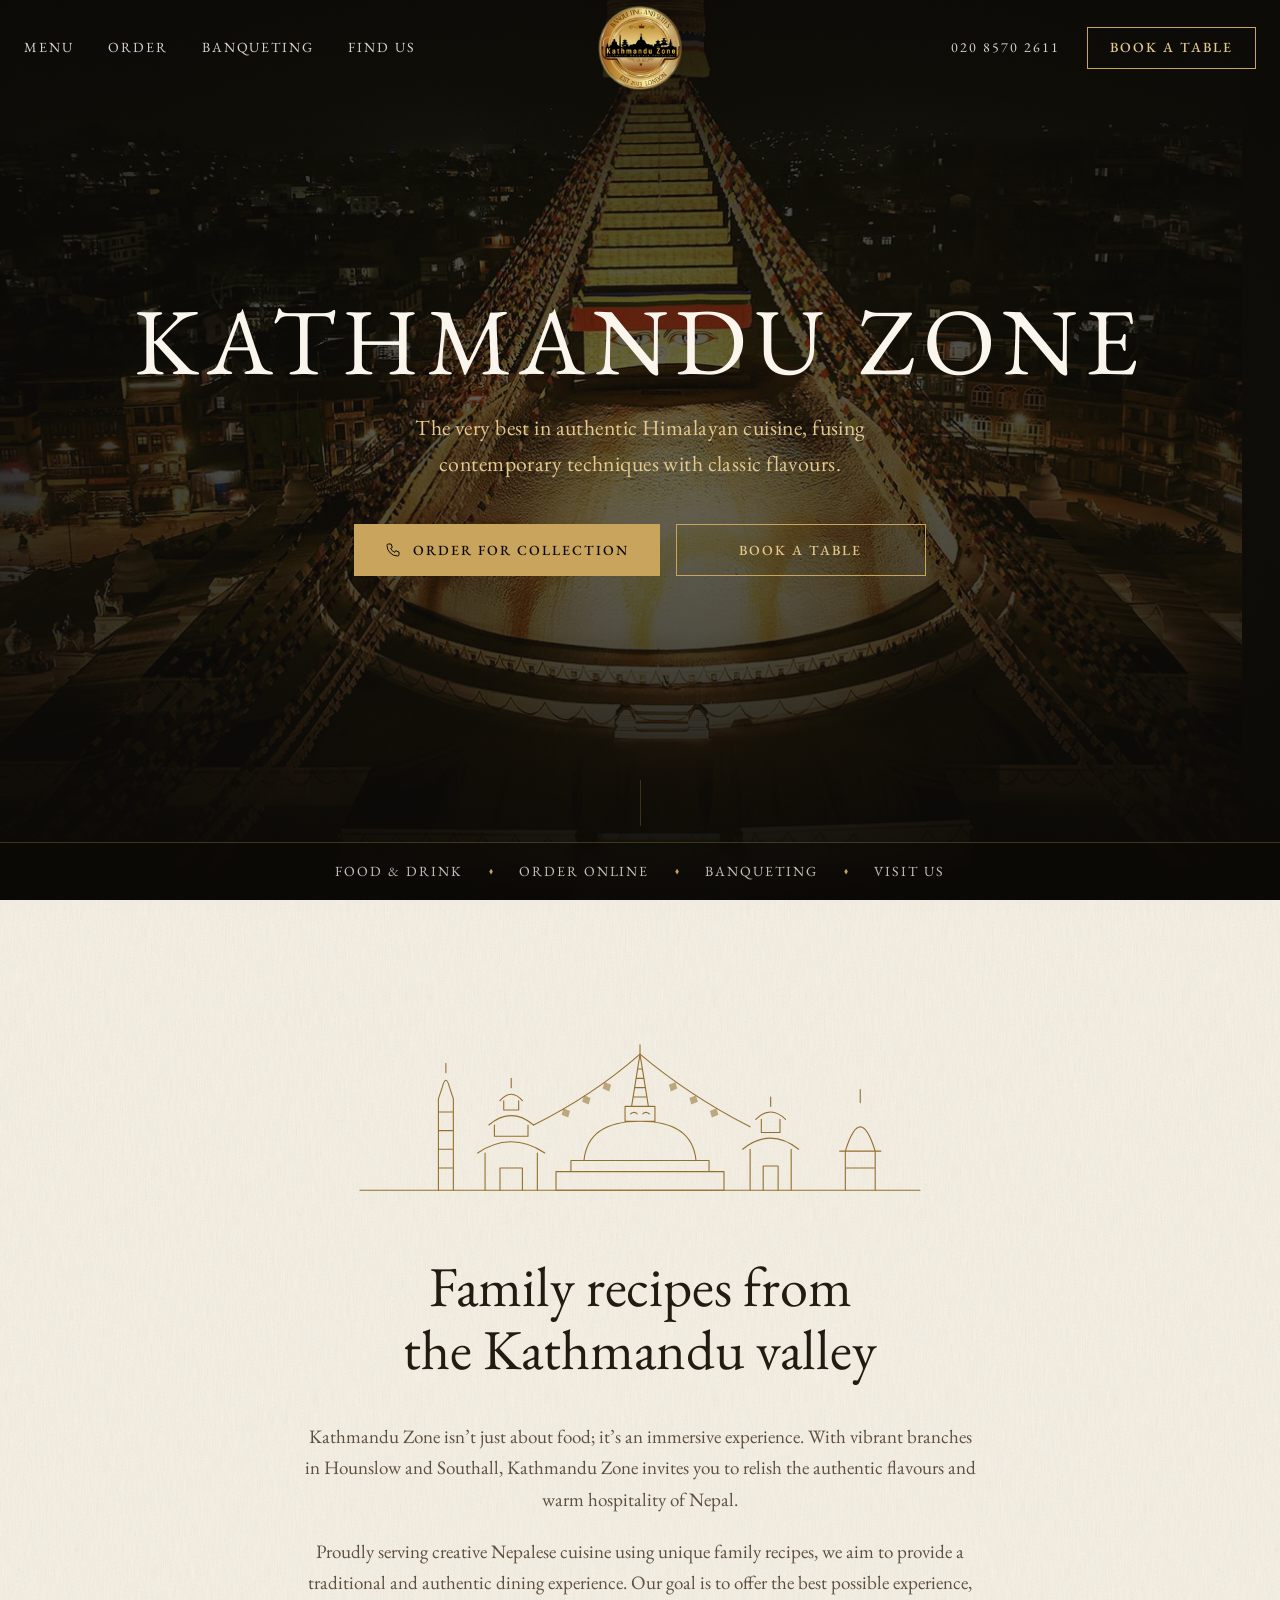
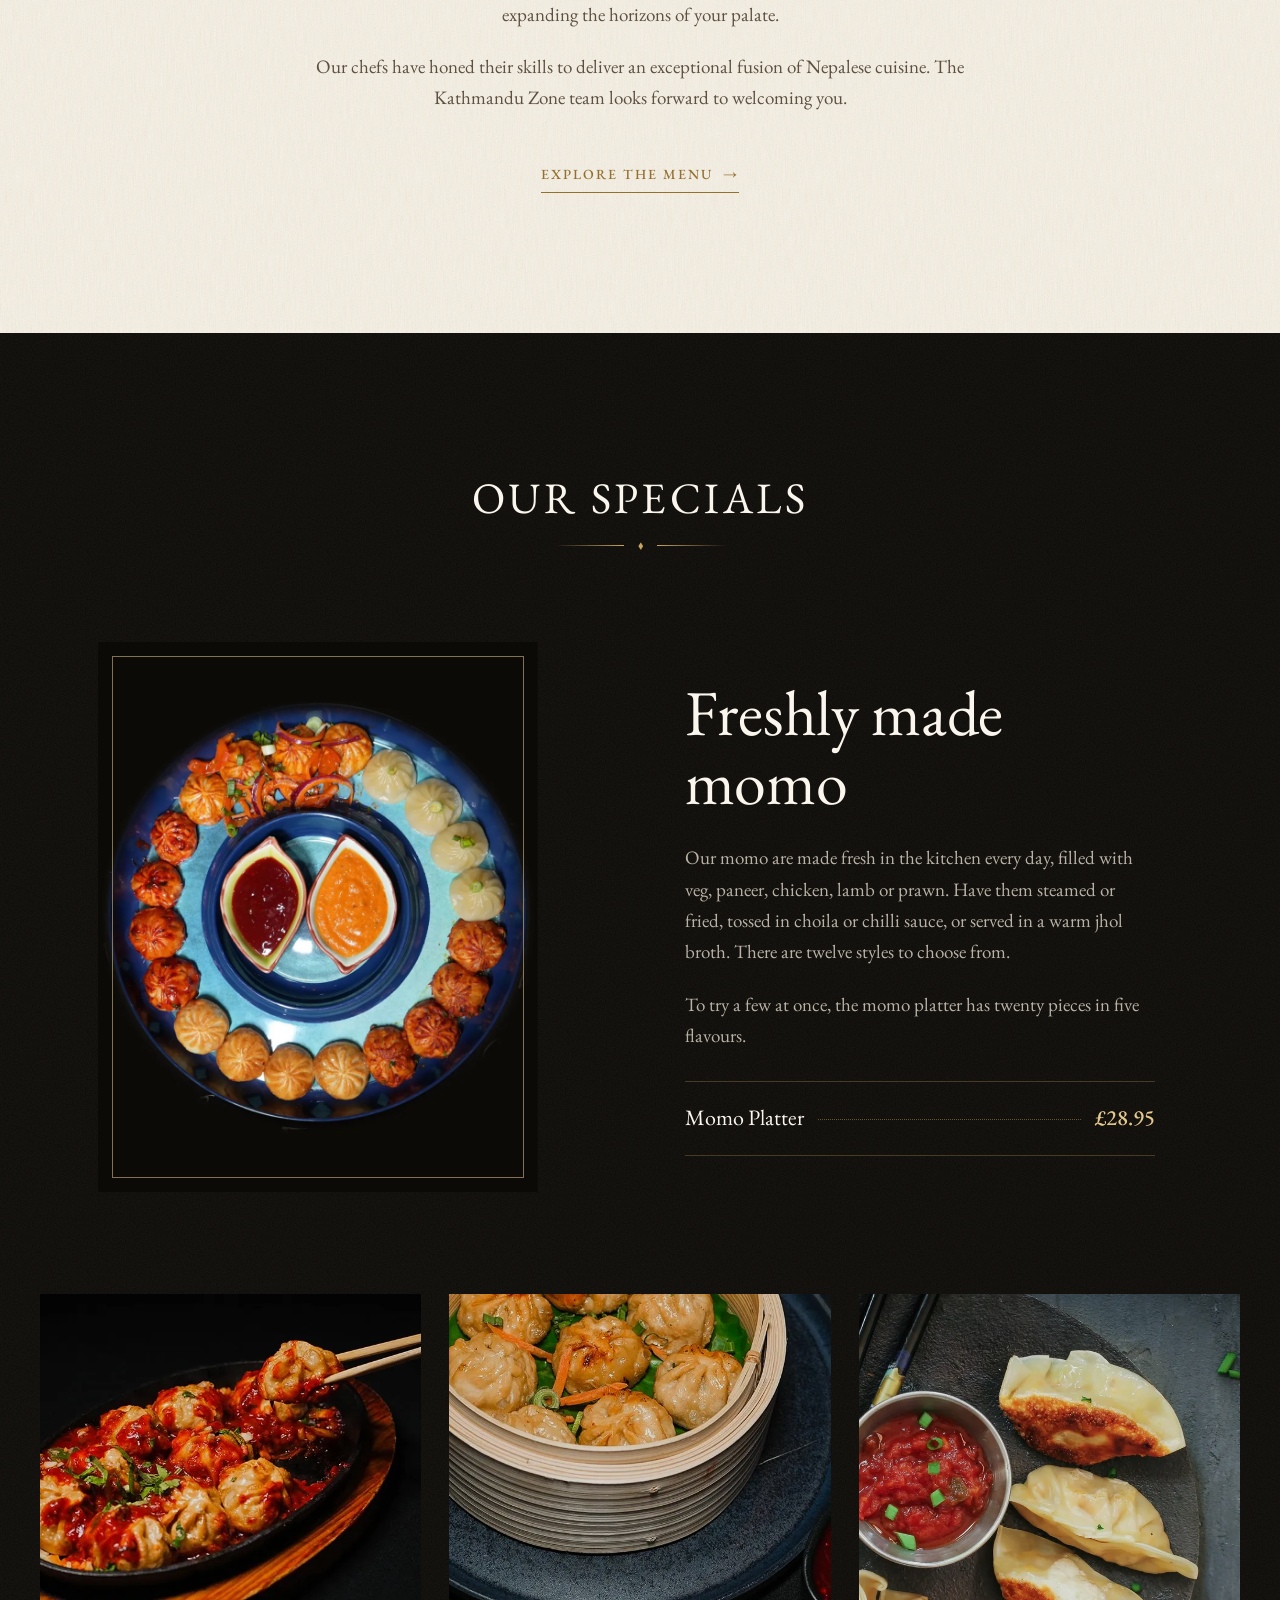
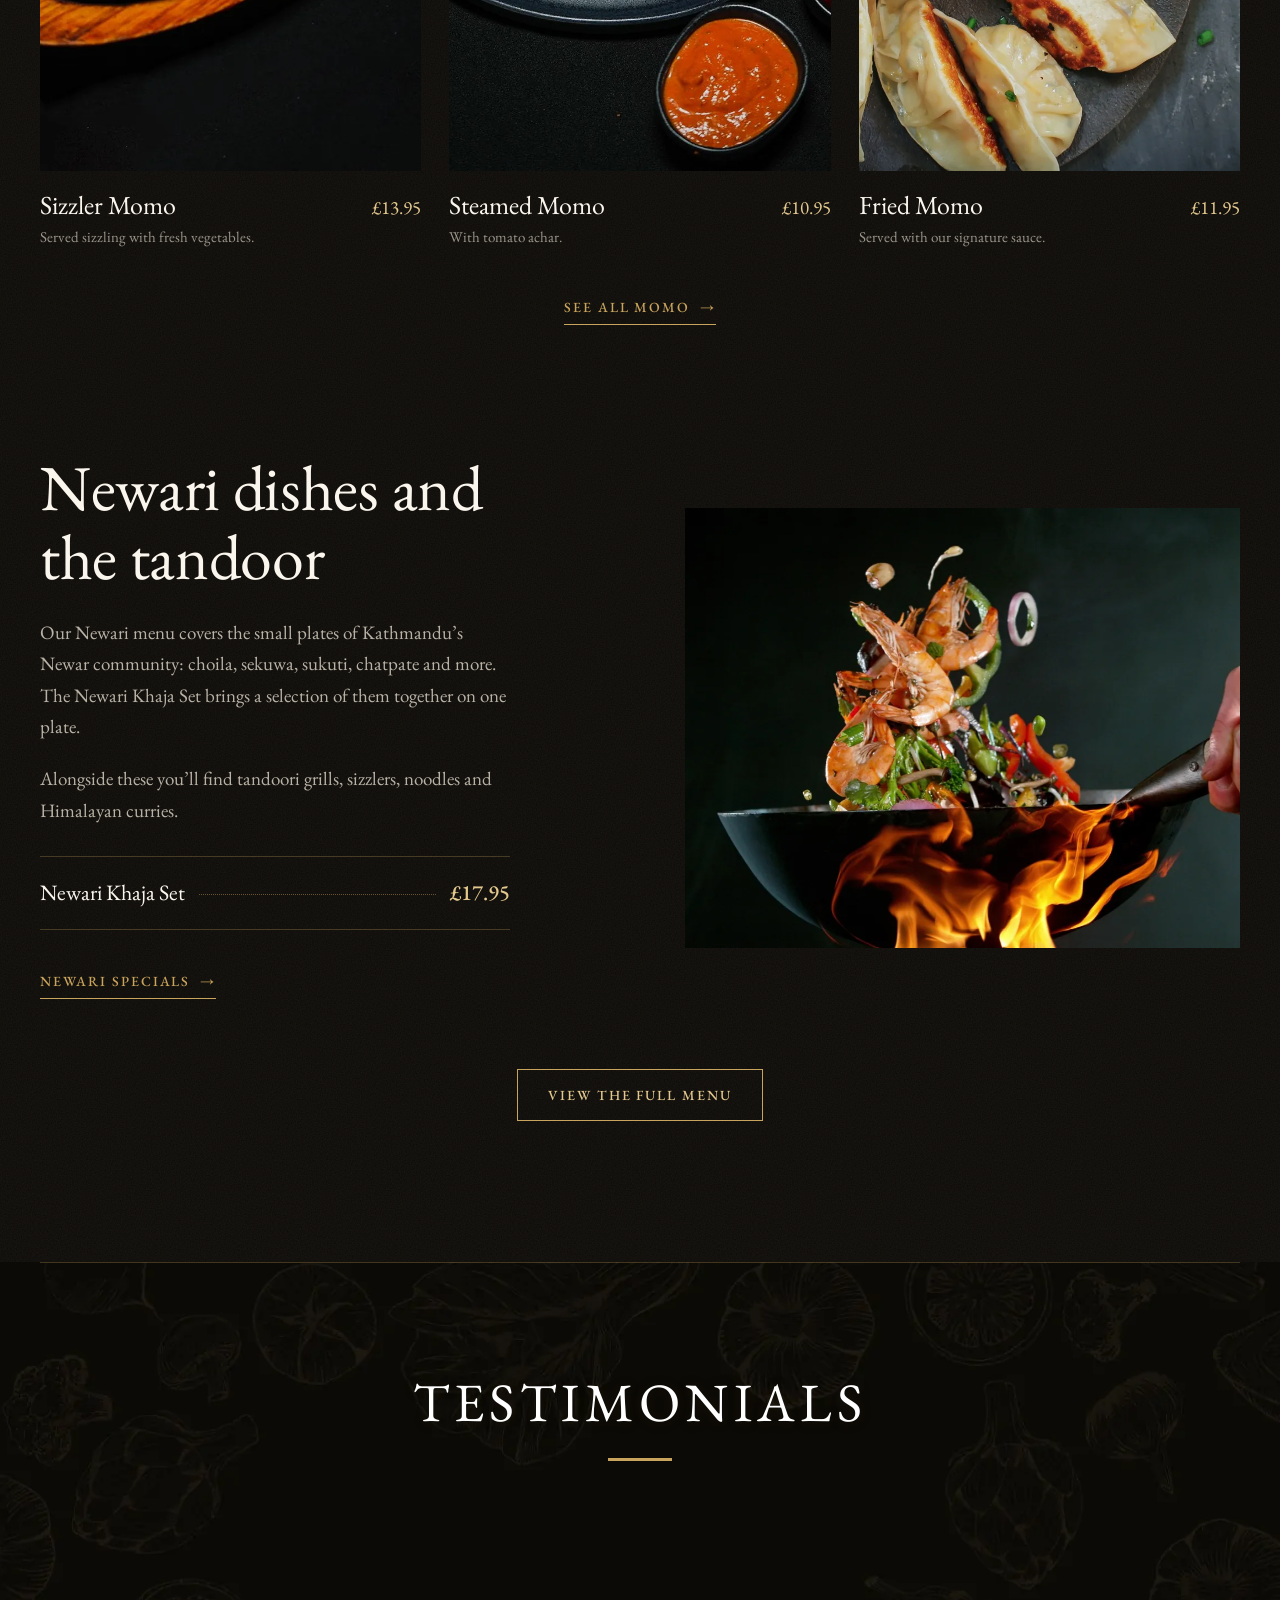
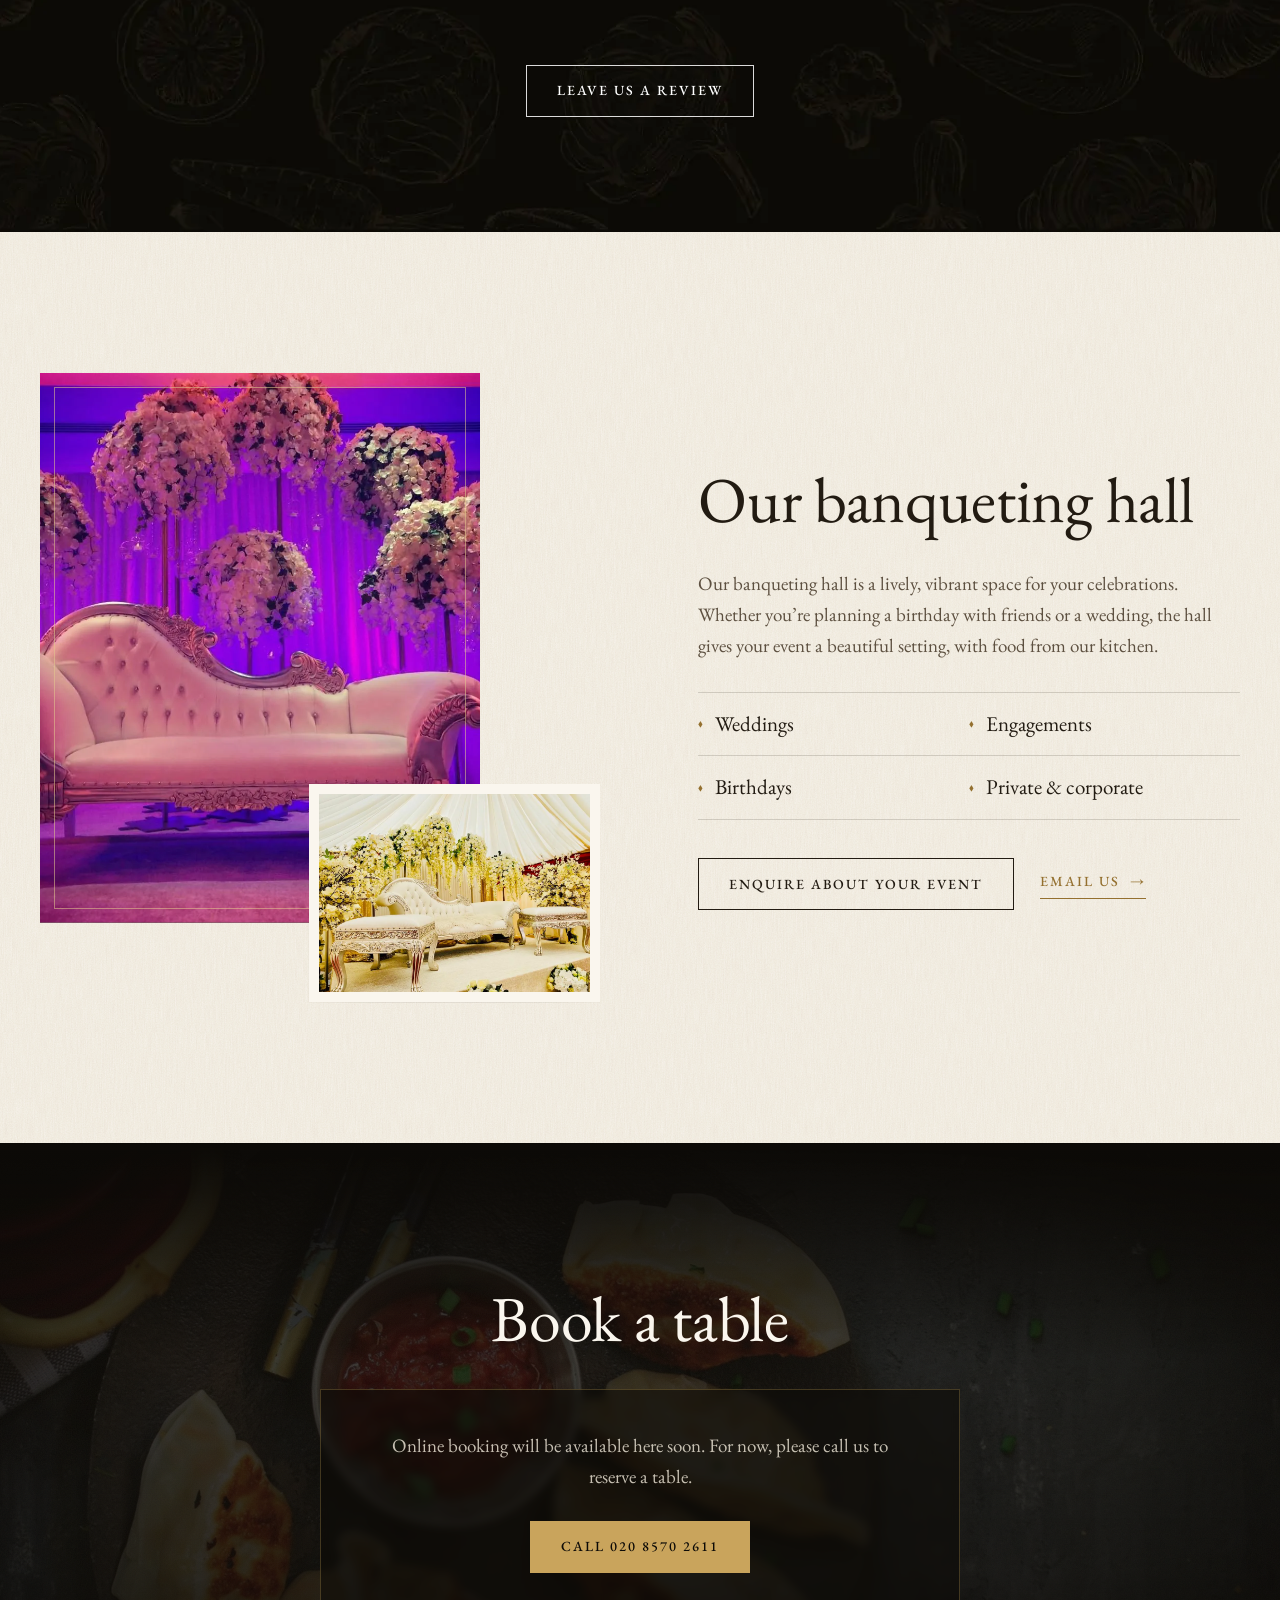
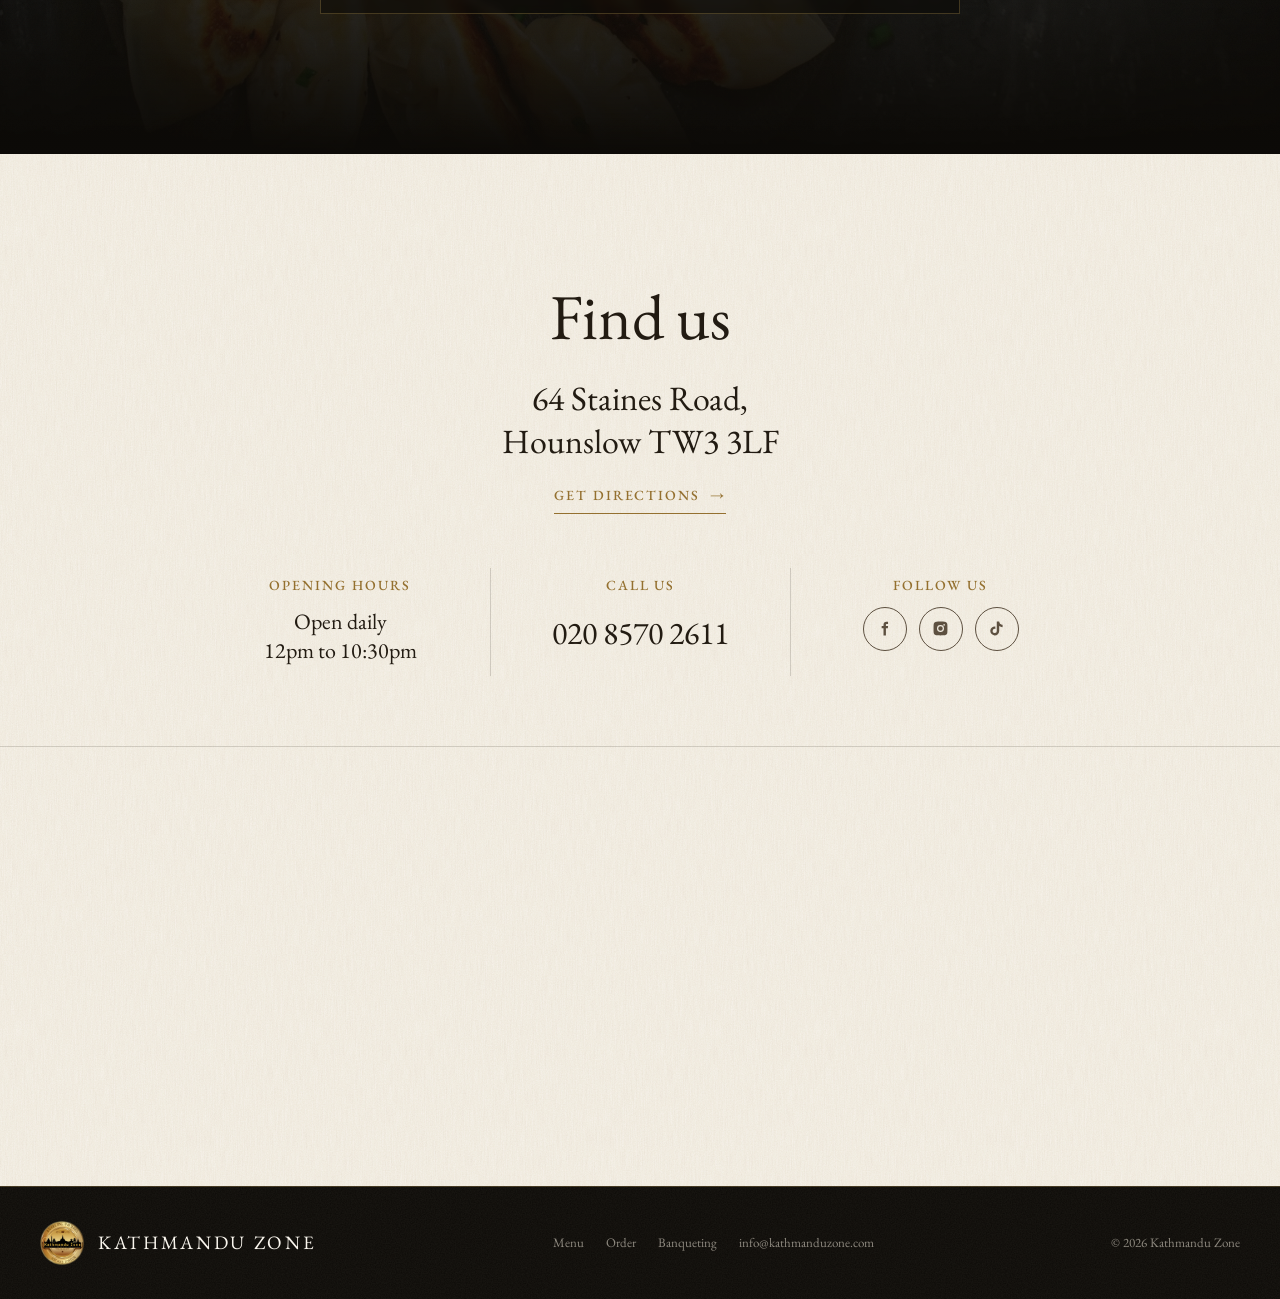
==== commit bbb59beb: "Hero quote, accurate menu labels, momo platter photo in place of video - Hero line: trimmed house qu" ====
--- a/index.html
+++ b/index.html
@@ -68,7 +68,7 @@
   </div>
   <div class="hero-content">
     <h1 class="rise" style="--d:.15s">Kathmandu Zone</h1>
-    <p class="hero-sub rise" style="--d:.4s">Authentic Nepalese restaurant and banqueting in Hounslow</p>
+    <p class="hero-sub rise" style="--d:.4s">The very best in authentic Himalayan cuisine, fusing contemporary techniques with classic flavours.</p>
     <div class="hero-ctas rise" style="--d:.65s">
       <a href="tel:02085702611" class="btn solid">
         <svg viewBox="0 0 24 24" aria-hidden="true"><path d="M5 3h4l2 5-2.5 1.5a11 11 0 0 0 6 6L16 13l5 2v4a2 2 0 0 1-2 2A16 16 0 0 1 3 5a2 2 0 0 1 2-2"/></svg>
@@ -133,10 +133,15 @@
     <div class="feature">
       <div class="feature-media">
         <div class="video-frame reveal-img">
+          <img src="images/momo-platter.webp" alt="The momo platter: steamed, fried, chilli, tandoori and sadeko momo around two dipping sauces" loading="lazy" width="960" height="1200">
+        </div>
+        <!-- Previous version: the momo video. To switch back, replace the frame above with this.
+        <div class="video-frame reveal-img">
           <video data-autoplay data-segments="4.8-5.4@0.15, 5.4-9.6@0.4, 0.32-4.52@1" muted loop playsinline preload="metadata" poster="images/momo-poster.webp">
             <source src="videos/momo.mp4" type="video/mp4">
           </video>
         </div>
+        -->
       </div>
       <div class="feature-text">
         <h2 class="title reveal">Freshly made momo</h2>
--- a/css/style.css
+++ b/css/style.css
@@ -175,7 +175,7 @@
   color: var(--ivory); line-height: 1;
 }
 .hero-sub {
-  margin: 22px auto 42px; max-width: 34ch;
+  margin: 22px auto 42px; max-width: 620px; text-wrap: balance;
   font-size: clamp(19px, 1.7vw, 23px); color: var(--gold-light); letter-spacing: .02em;
 }
 .hero-ctas { display: flex; flex-wrap: wrap; gap: 16px; justify-content: center; }
@@ -453,7 +453,6 @@
 
 .menu-intro { padding: 70px 0 10px; text-align: center; }
 .menu-intro p { max-width: 640px; margin: 0 auto 26px; color: rgba(243, 235, 220, .66); font-size: 15.5px; }
-.menu-intro .menu-quote { max-width: 820px; margin-bottom: 30px; font-size: clamp(23px, 2.3vw, 30px); line-height: 1.4; color: var(--ivory); text-wrap: balance; }
 .legend { display: flex; justify-content: center; gap: 26px; flex-wrap: wrap; font-size: 14px; letter-spacing: .14em; text-transform: uppercase; color: rgba(243, 235, 220, .6); }
 .legend span { display: inline-flex; align-items: center; gap: 8px; }
 
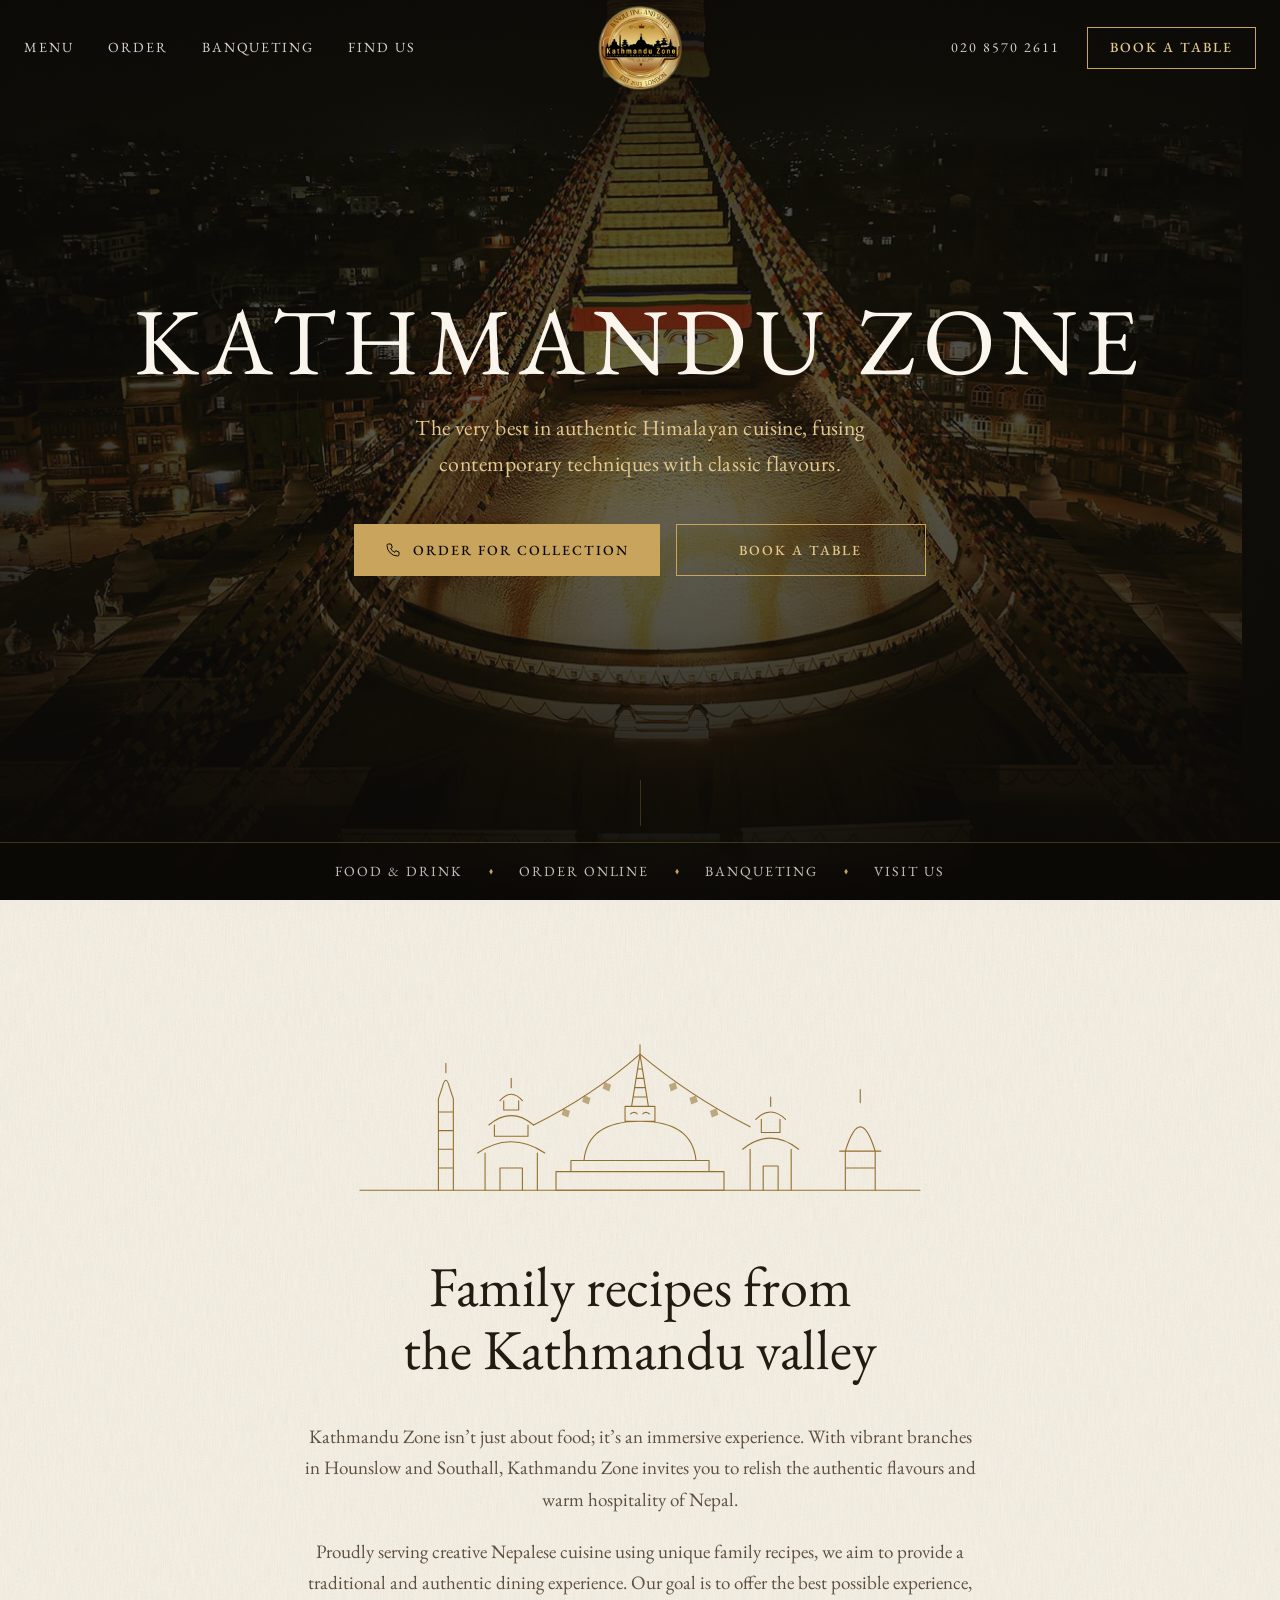
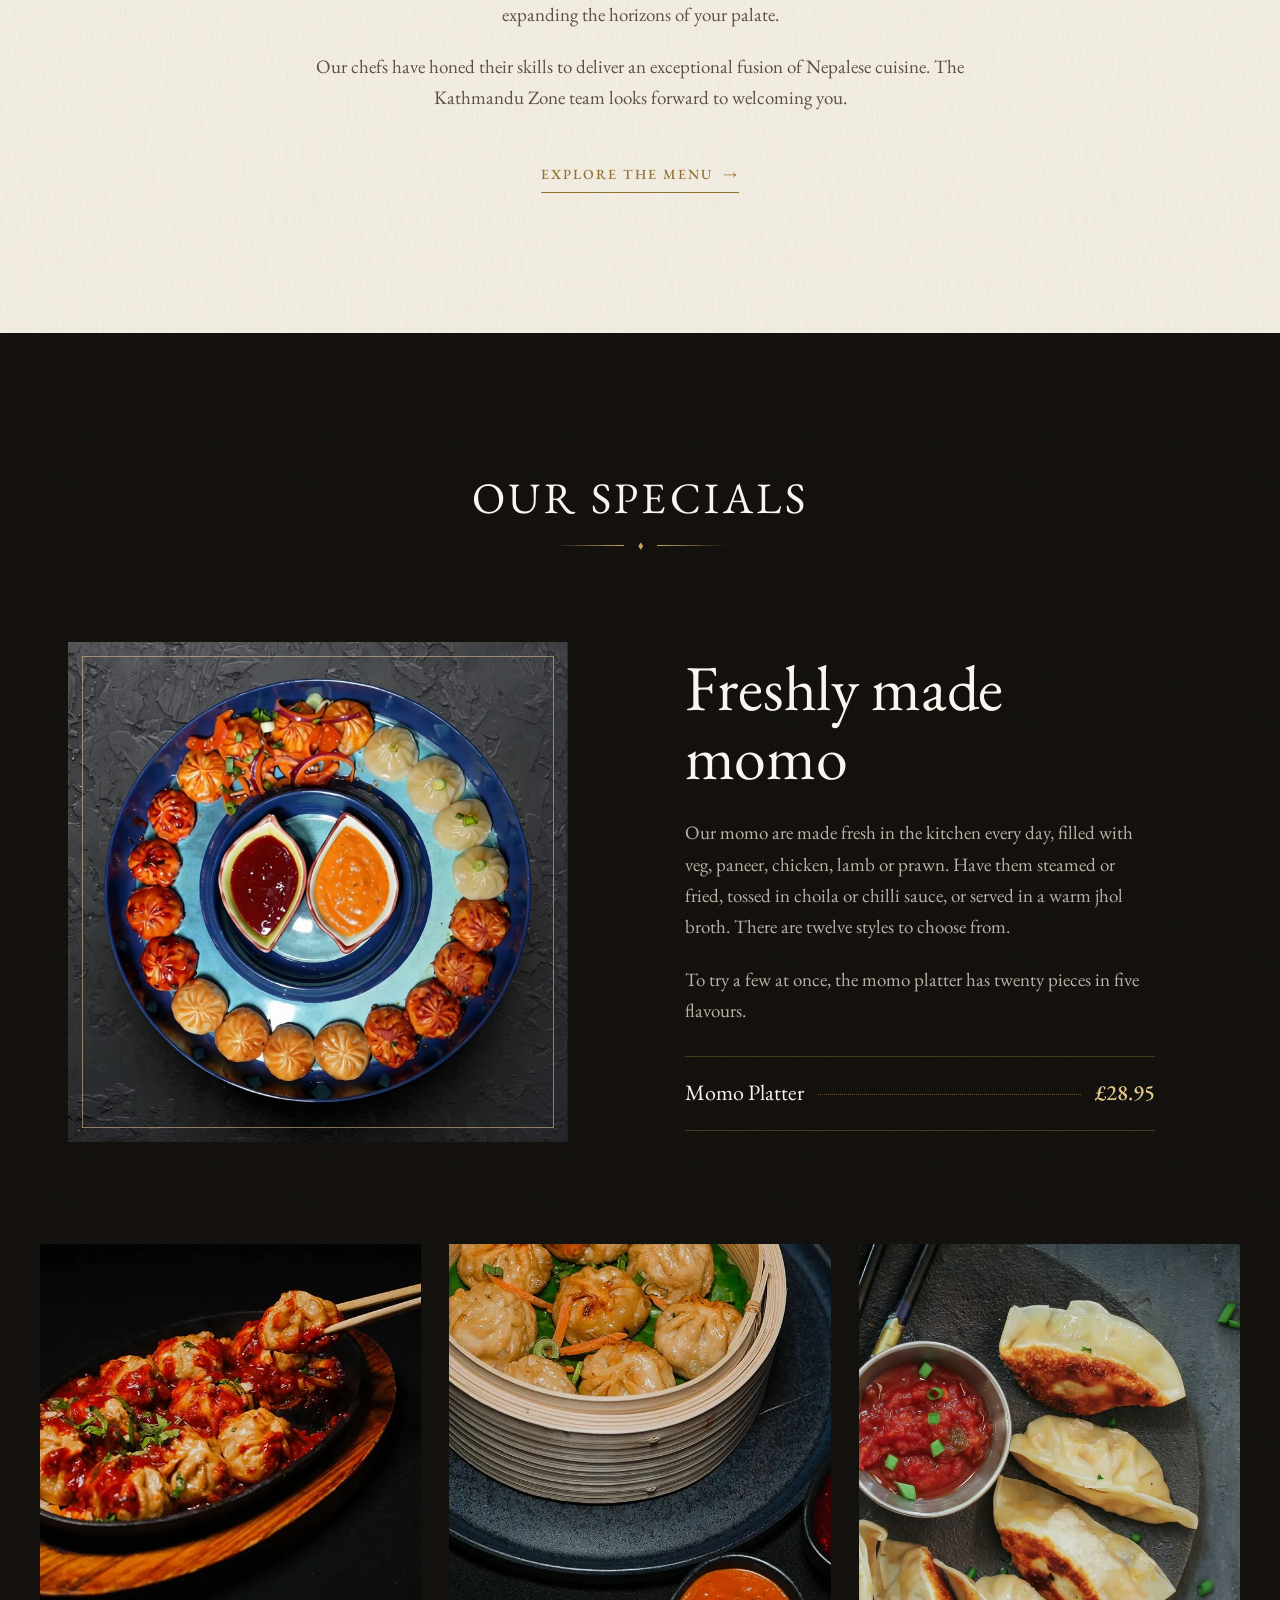
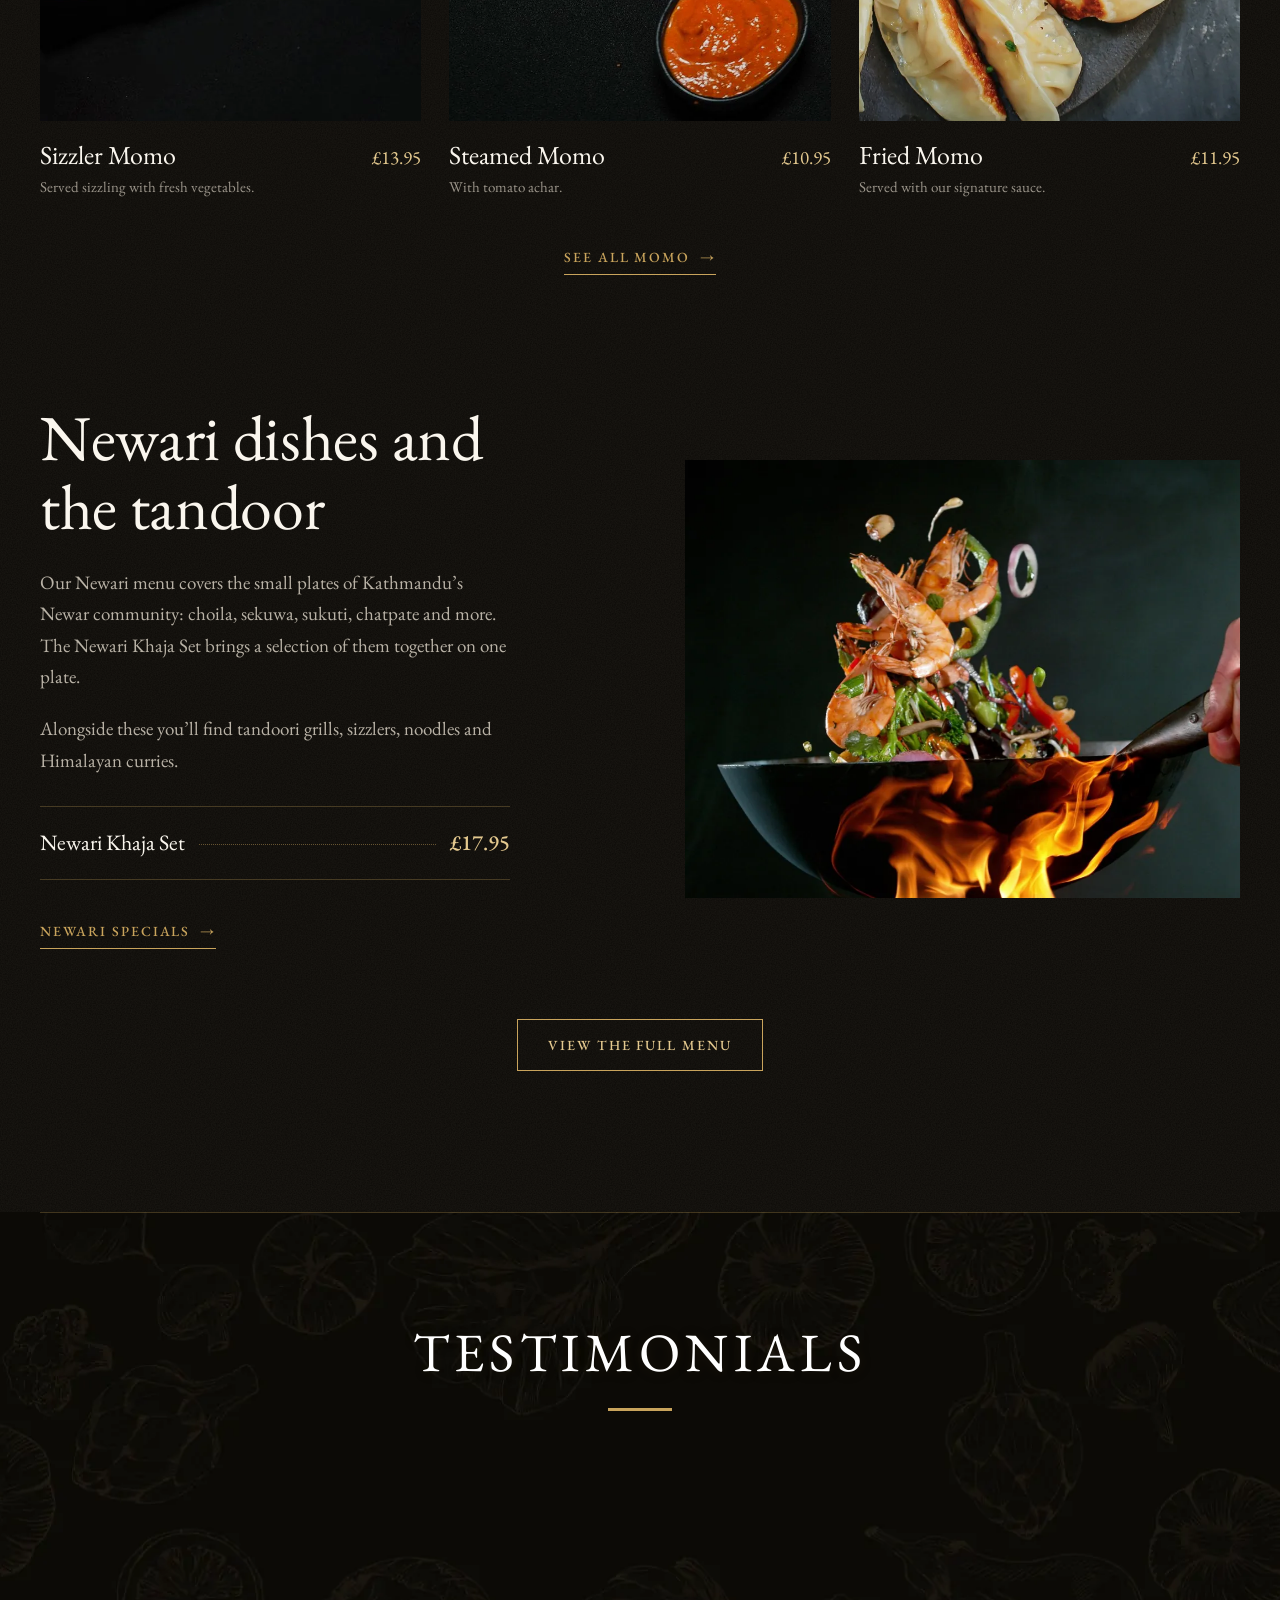
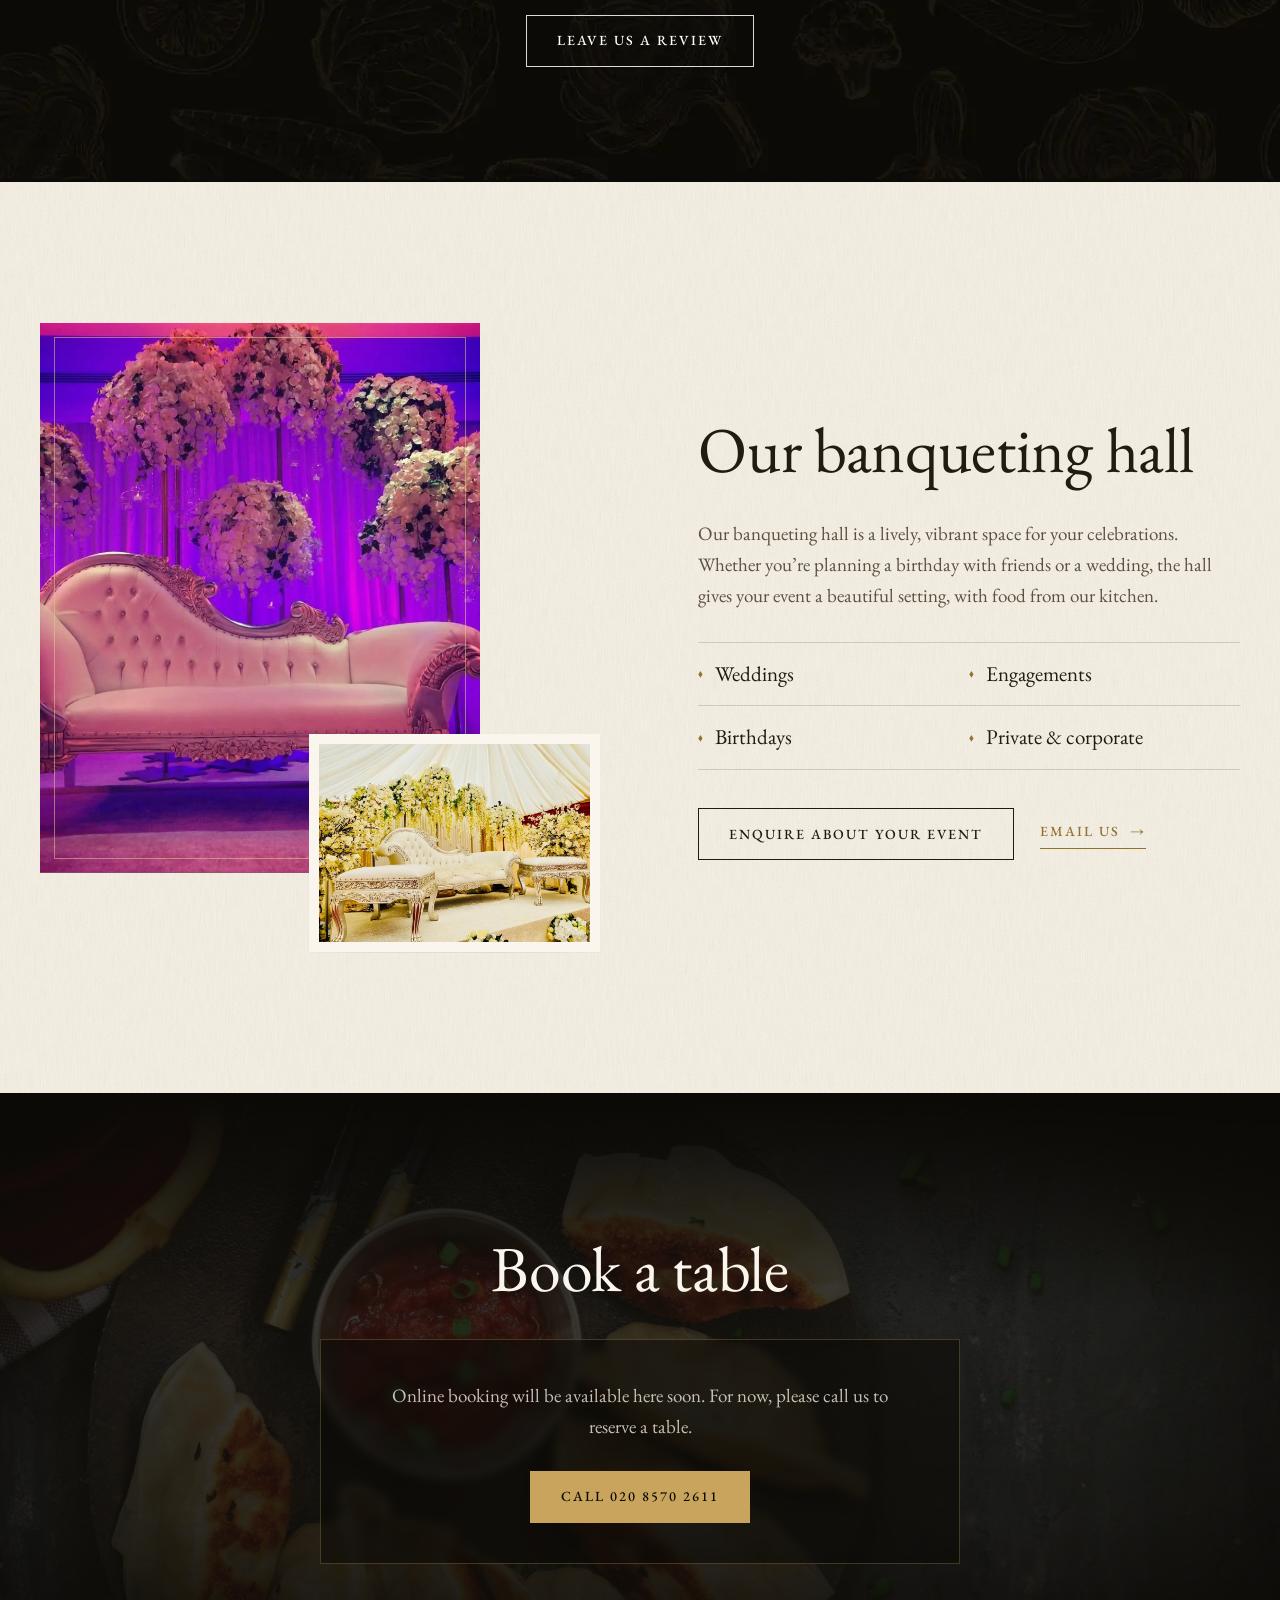
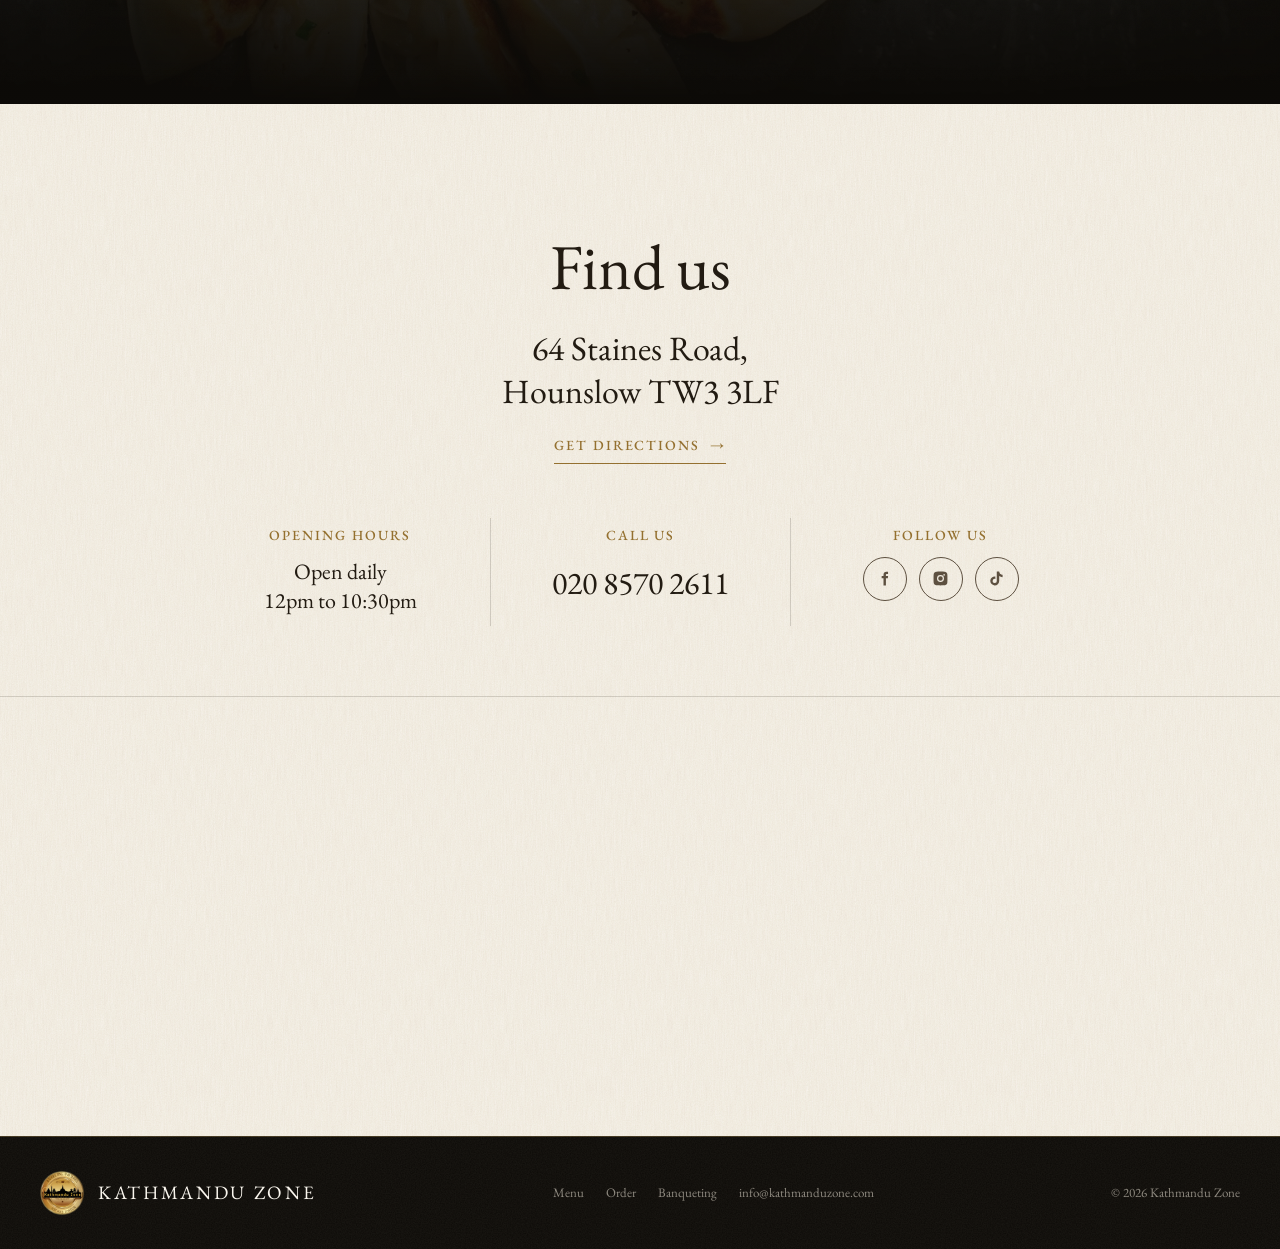
==== commit b925e35a: "Use clean momo platter shot in a square frame Co-Authored-By: Claude Opus 5.5 <noreply@anthropic.com" ====
--- a/index.html
+++ b/index.html
@@ -132,8 +132,8 @@
 
     <div class="feature">
       <div class="feature-media">
-        <div class="video-frame reveal-img">
-          <img src="images/momo-platter.webp" alt="The momo platter: steamed, fried, chilli, tandoori and sadeko momo around two dipping sauces" loading="lazy" width="960" height="1200">
+        <div class="video-frame square reveal-img">
+          <img src="images/momo-platter.webp" alt="The momo platter: steamed, fried, chilli, tandoori and sadeko momo around two dipping sauces" loading="lazy" width="768" height="768">
         </div>
         <!-- Previous version: the momo video. To switch back, replace the frame above with this.
         <div class="video-frame reveal-img">
--- a/css/style.css
+++ b/css/style.css
@@ -266,6 +266,7 @@
 }
 .video-frame video, .video-frame img { width: 100%; height: 100%; object-fit: cover; }
 .video-frame video { object-position: 50% 62%; }
+.video-frame.square { aspect-ratio: 1; width: min(500px, 100%); }
 .video-frame::after {
   content: ""; position: absolute; inset: 14px; border: 1px solid rgba(228, 201, 143, .55); pointer-events: none;
 }
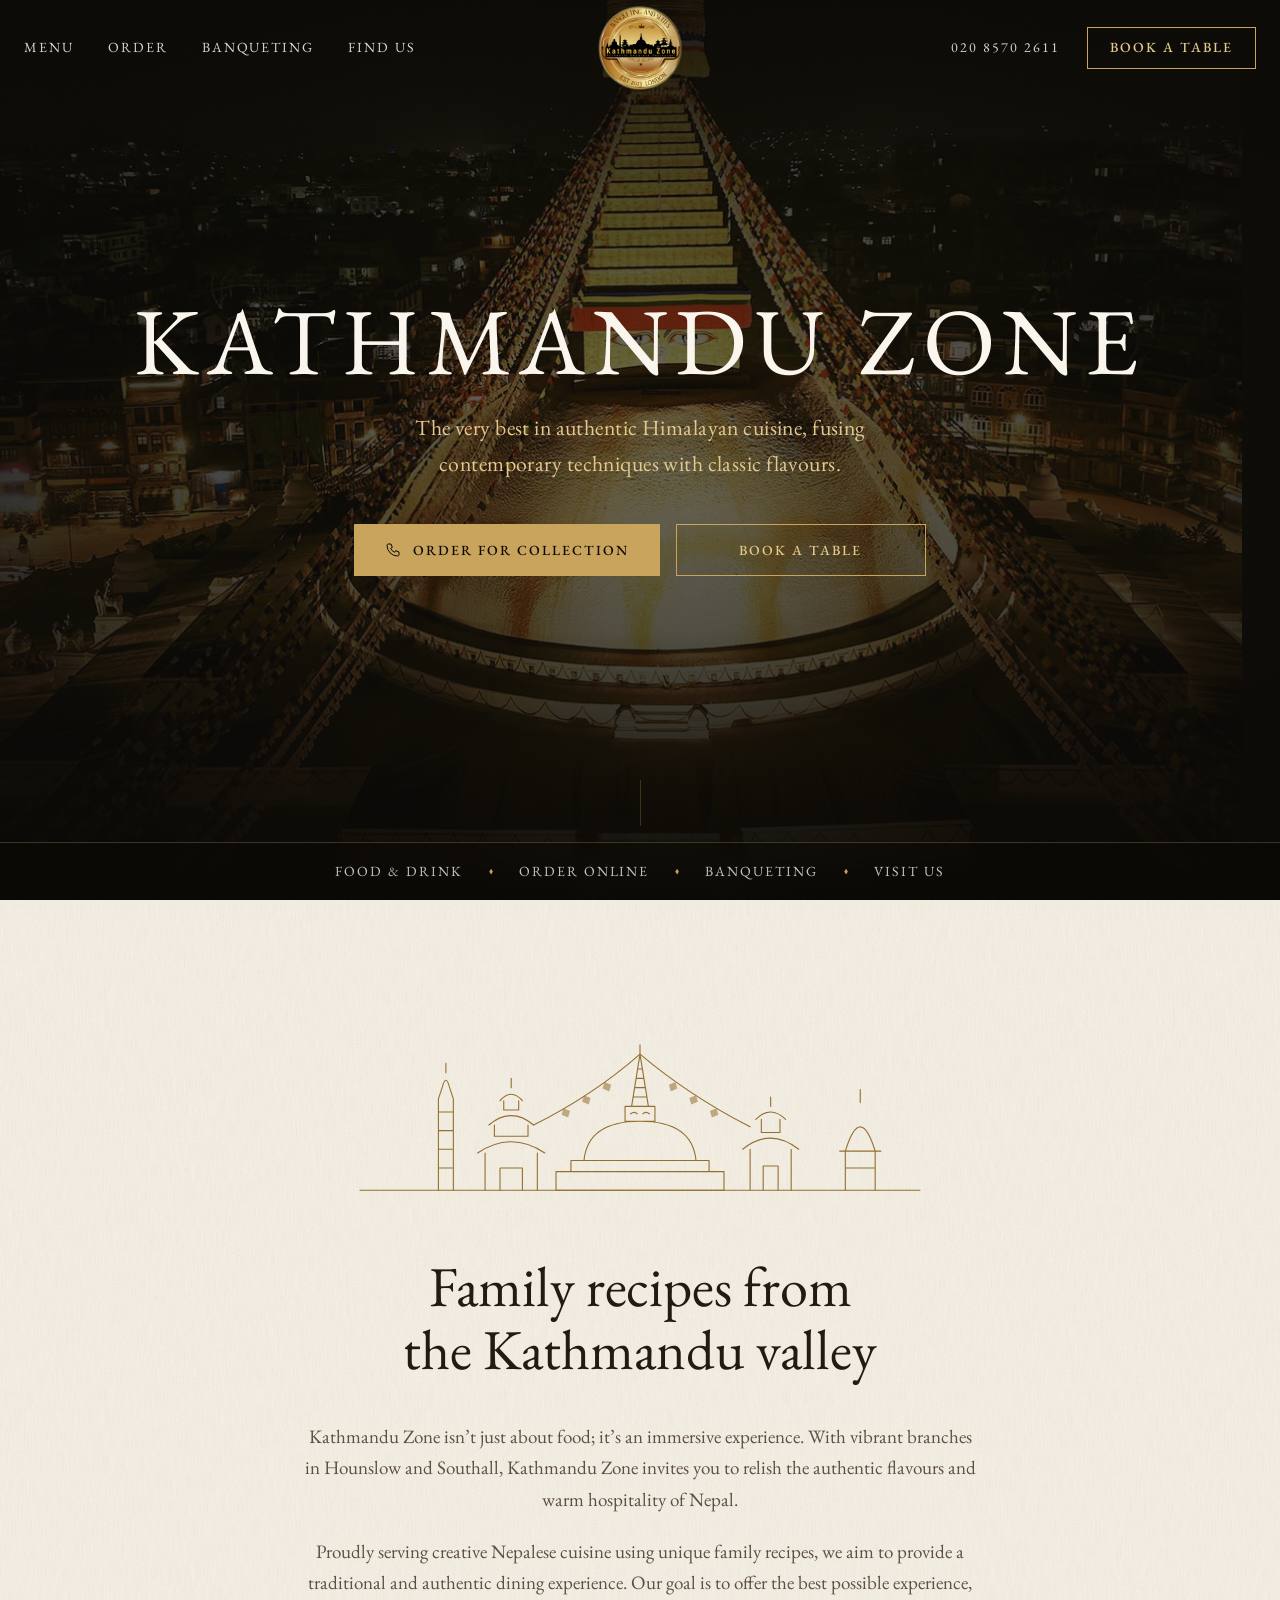
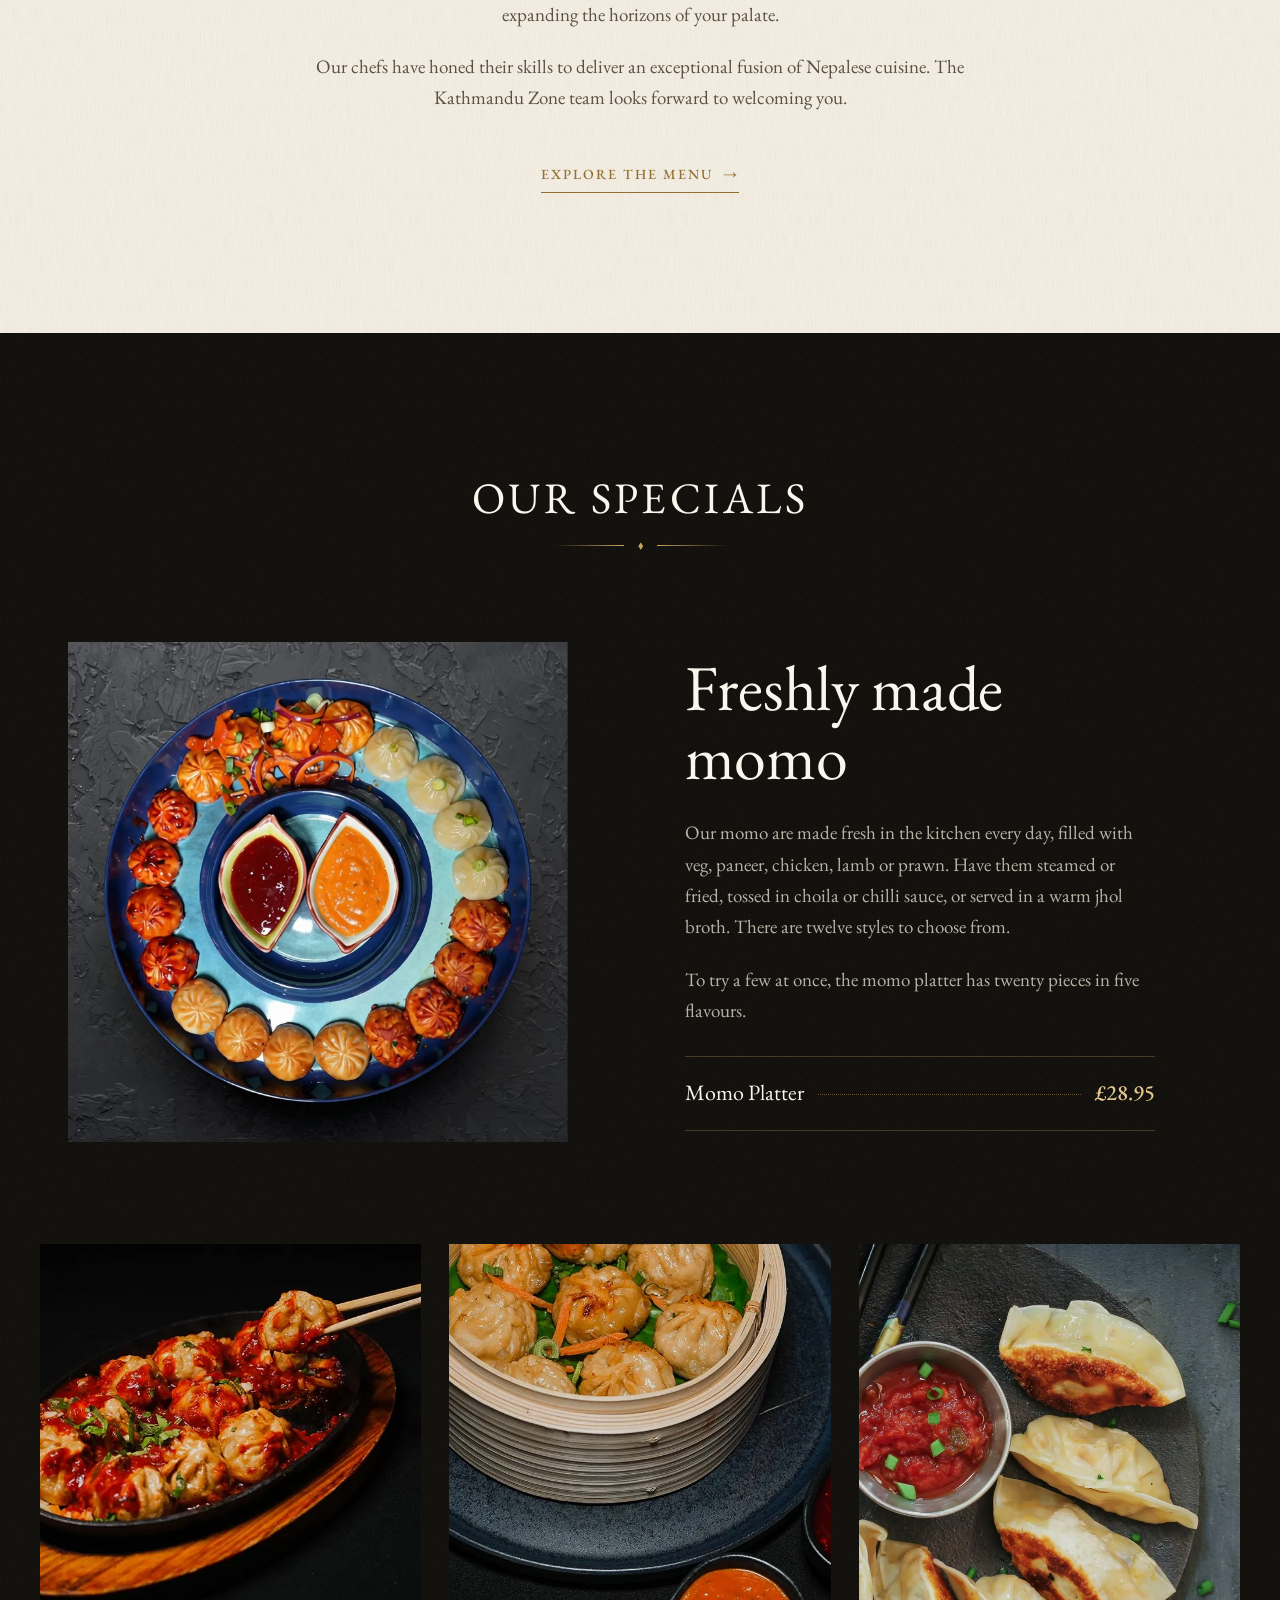
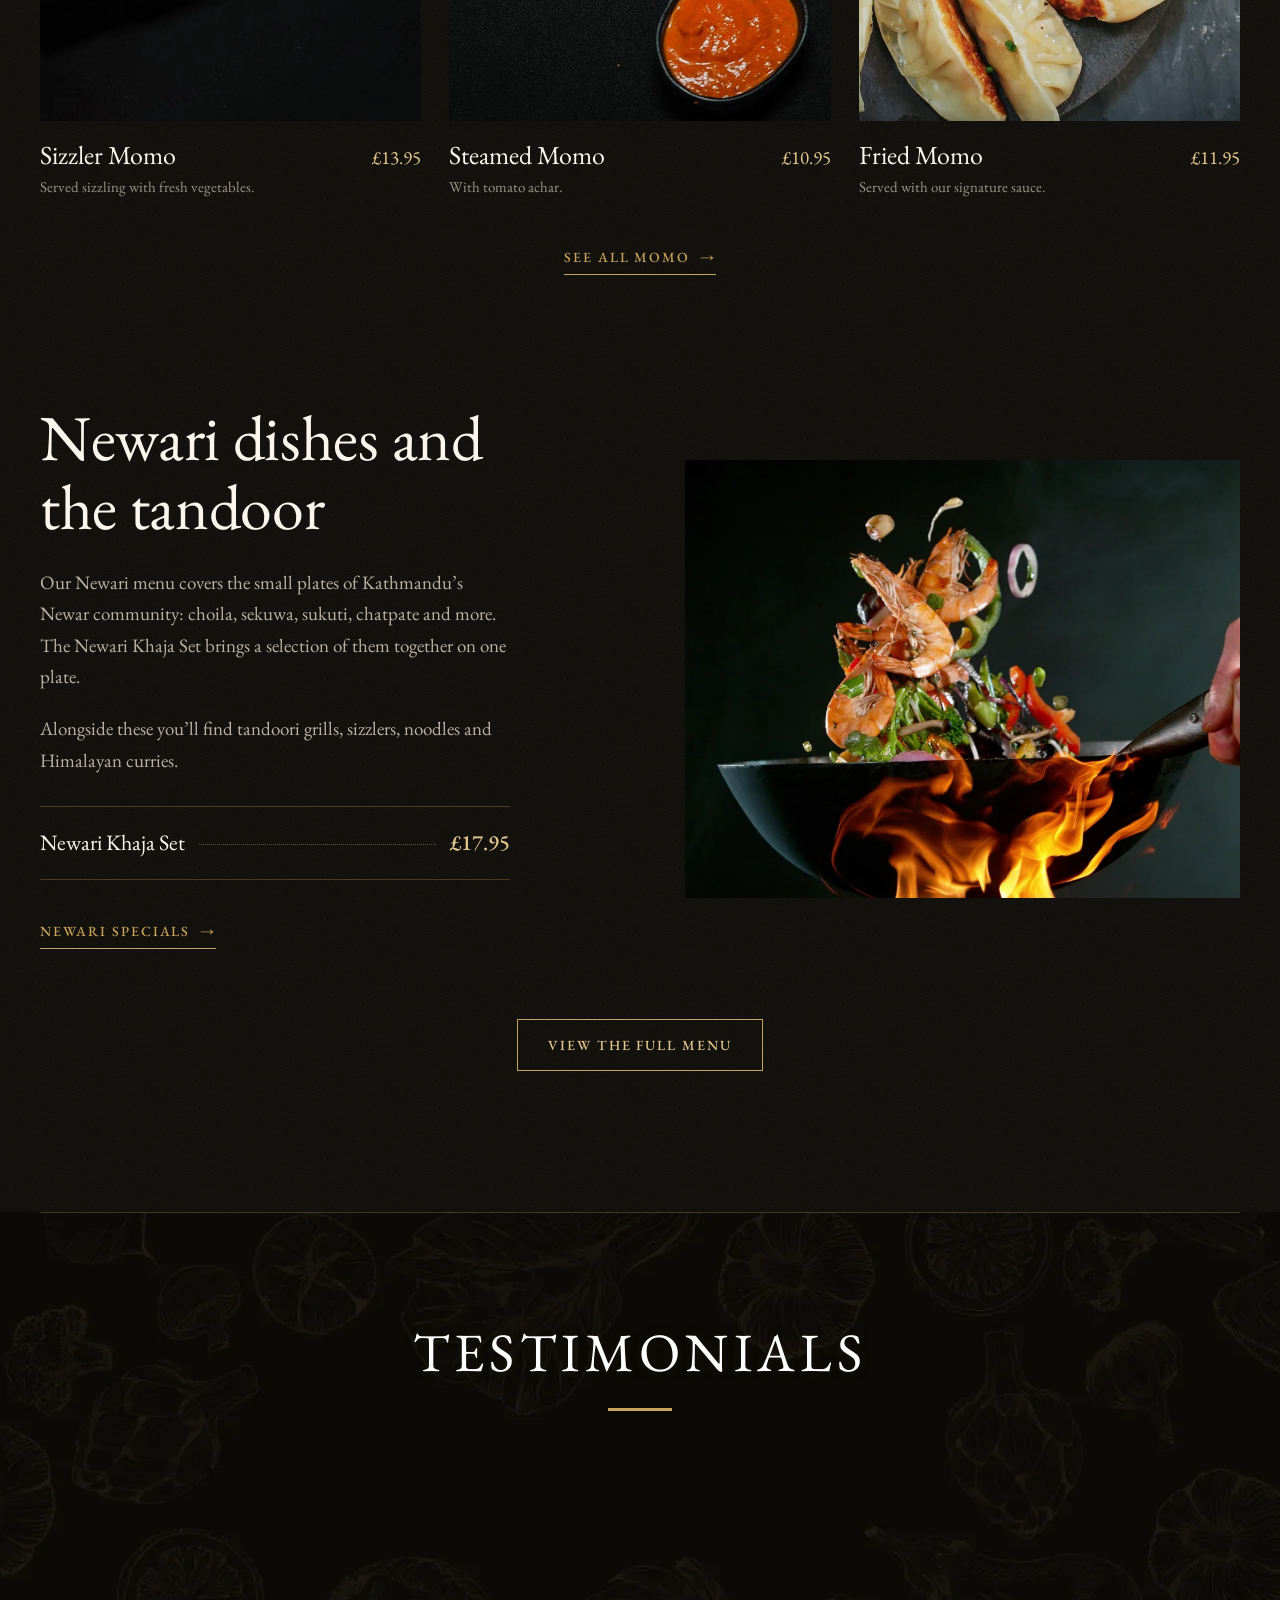
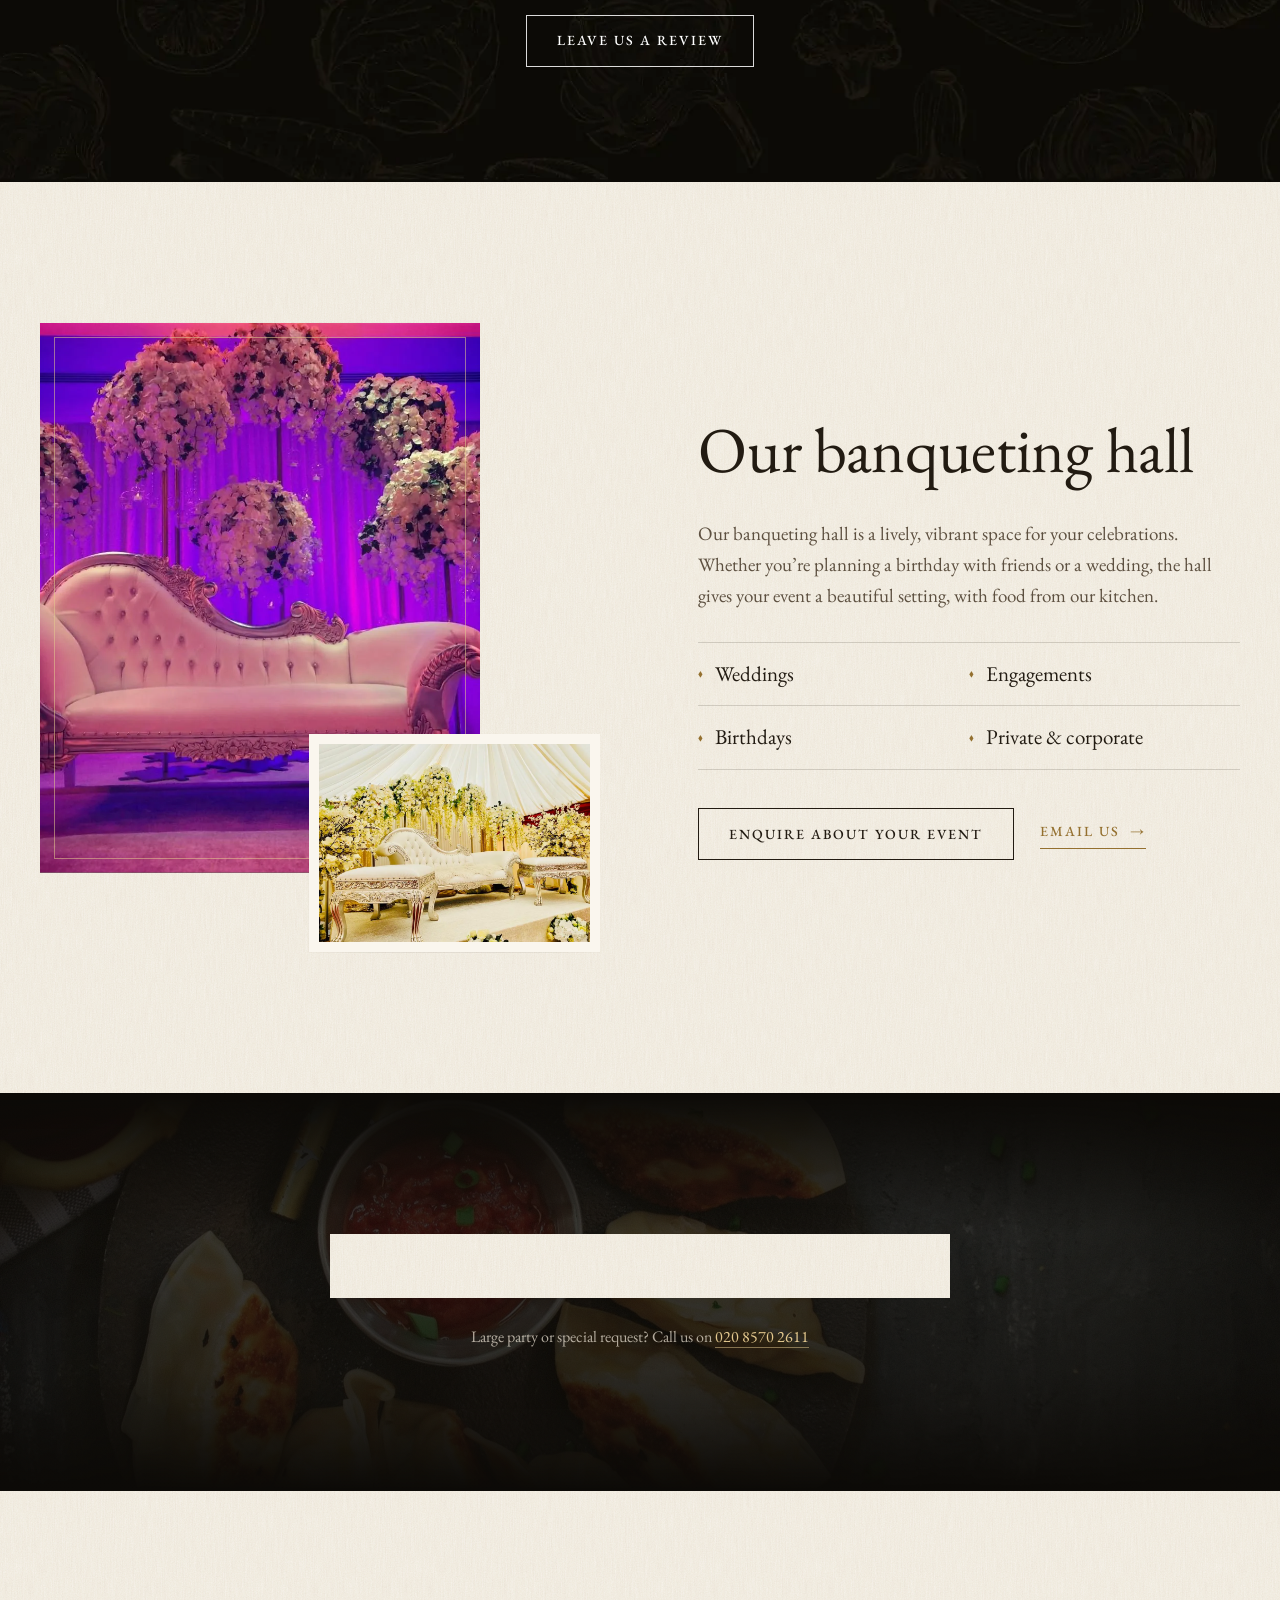
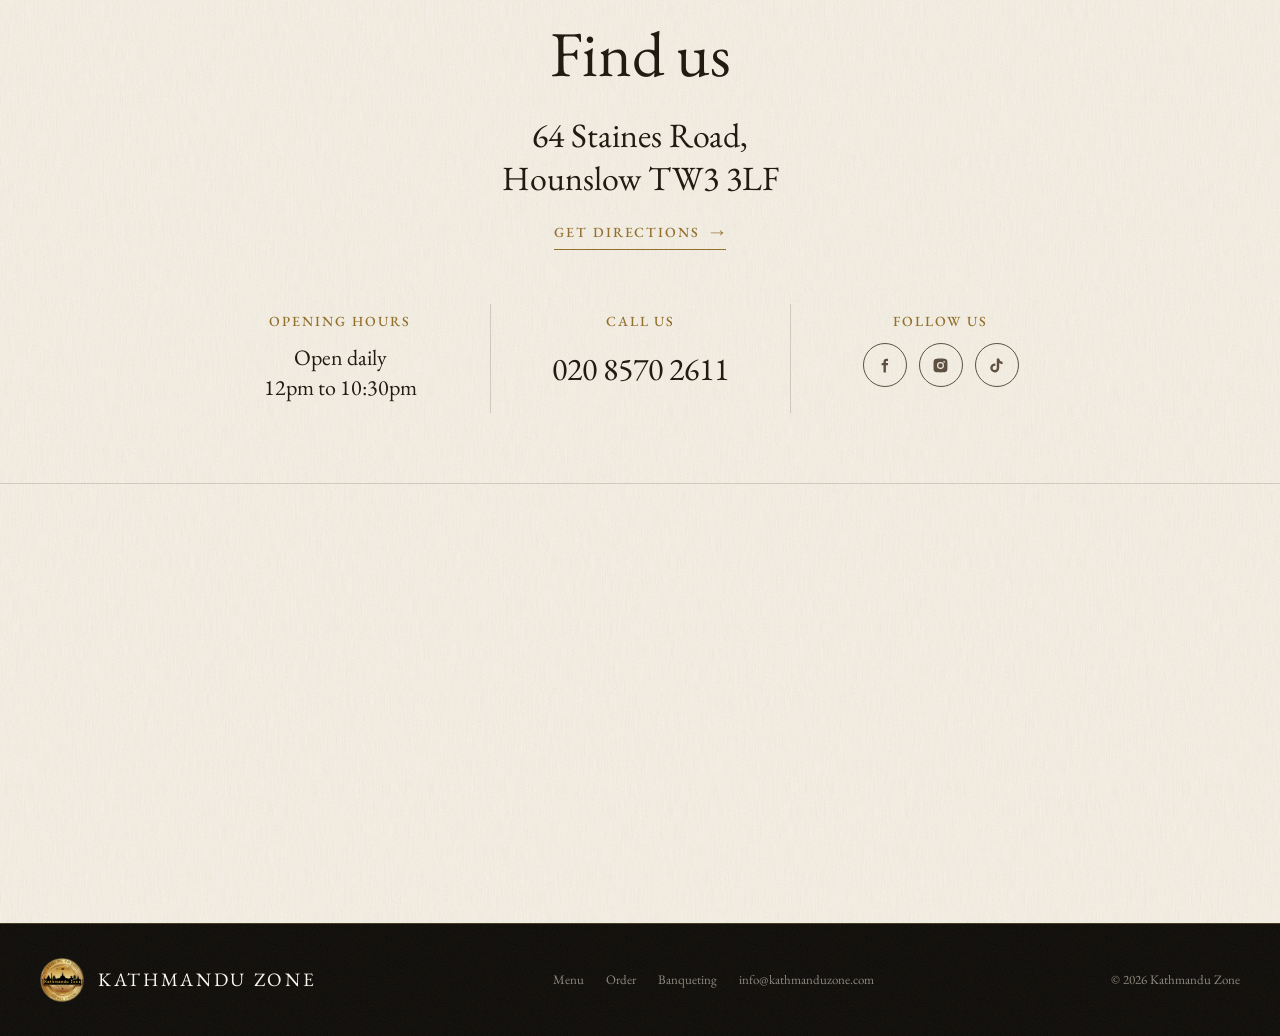
==== commit bfe8b5be: "Add Redrock booking widget; Book a table buttons open the booking page - Embedded booking form on an" ====
--- a/index.html
+++ b/index.html
@@ -47,13 +47,13 @@
       <a href="menu.html#order">Order<span class="nav-extra-inline"> online</span></a>
       <a href="#banqueting">Banqueting</a>
       <a href="#find-us" class="nav-desk">Find us</a>
-      <a href="#book" class="nav-extra">Book a table</a>
+      <a href="https://reservations.redrockrep.co.uk/book/kathmandu-zone" target="_blank" rel="noopener" class="nav-extra">Book a table</a>
       <a href="tel:02085702611" class="nav-extra nav-call">Call for collection</a>
     </nav>
     <a href="index.html" class="brand" aria-label="Kathmandu Zone home"><img src="images/logo.webp" alt="Kathmandu Zone" width="62" height="62"></a>
     <div class="header-actions">
       <a href="tel:02085702611" class="header-phone">020 8570 2611</a>
-      <a href="#book" class="btn">Book a table</a>
+      <a href="https://reservations.redrockrep.co.uk/book/kathmandu-zone" target="_blank" rel="noopener" class="btn">Book a table</a>
     </div>
     <button class="menu-toggle" aria-label="Open menu" aria-expanded="false" aria-controls="nav"><span></span></button>
   </div>
@@ -74,7 +74,7 @@
         <svg viewBox="0 0 24 24" aria-hidden="true"><path d="M5 3h4l2 5-2.5 1.5a11 11 0 0 0 6 6L16 13l5 2v4a2 2 0 0 1-2 2A16 16 0 0 1 3 5a2 2 0 0 1 2-2"/></svg>
         Order for collection
       </a>
-      <a href="#book" class="btn">Book a table</a>
+      <a href="https://reservations.redrockrep.co.uk/book/kathmandu-zone" target="_blank" rel="noopener" class="btn">Book a table</a>
     </div>
   </div>
   <span class="scroll-cue" aria-hidden="true"></span>
@@ -240,12 +240,13 @@
 <section class="section book center" id="book">
   <div class="book-bg" aria-hidden="true"><img data-parallax src="images/hero-momo.webp" alt="" loading="lazy" width="1920" height="1080"></div>
   <div class="container">
-    <h2 class="title reveal">Book a table</h2>
+    <h2 class="sr-only">Book a table</h2>
     <div class="book-panel reveal" id="booking-widget">
-      <!-- BOOKING SYSTEM: replace the contents of this panel with the booking widget when ready -->
-      <p>Online booking will be available here soon. For now, please call us to reserve a table.</p>
-      <a href="tel:02085702611" class="btn solid">Call 020 8570 2611</a>
-    </div>
+      <!-- Redrock booking widget -->
+      <div data-redrock-booking="kathmandu-zone"></div>
+      <script src="https://reservations.redrockrep.co.uk/widget.js" async></script>
+    </div>
+    <p class="book-call reveal">Large party or special request? Call us on <a href="tel:02085702611">020 8570 2611</a></p>
   </div>
 </section>
 
@@ -297,7 +298,7 @@
 </footer>
 
 <div class="call-bar" aria-label="Quick actions">
-  <a href="#book">Book a table</a>
+  <a href="https://reservations.redrockrep.co.uk/book/kathmandu-zone" target="_blank" rel="noopener">Book a table</a>
   <a href="tel:02085702611">Call to order</a>
 </div>
 
--- a/css/style.css
+++ b/css/style.css
@@ -267,6 +267,7 @@
 .video-frame video, .video-frame img { width: 100%; height: 100%; object-fit: cover; }
 .video-frame video { object-position: 50% 62%; }
 .video-frame.square { aspect-ratio: 1; width: min(500px, 100%); }
+.video-frame.square::after { display: none; }
 .video-frame::after {
   content: ""; position: absolute; inset: 14px; border: 1px solid rgba(228, 201, 143, .55); pointer-events: none;
 }
@@ -343,10 +344,13 @@
 .book .container { position: relative; z-index: 2; }
 .book h2 { color: var(--ivory); }
 .book-panel {
-  max-width: 640px; margin: 36px auto 0; padding: 40px clamp(24px, 5vw, 56px);
-  border: 1px solid var(--line-dark); background: rgba(12, 10, 7, .55); backdrop-filter: blur(4px);
+  max-width: 620px; margin: 0 auto; padding: clamp(20px, 3vw, 32px) clamp(12px, 3vw, 28px);
+  background-color: var(--ivory); background-image: var(--fibres), var(--grain);
+  box-shadow: 0 40px 90px -30px rgba(0, 0, 0, .85);
 }
 .book-panel p { margin-bottom: 28px; }
+.book-call { margin: 26px 0 0; font-size: 16px; color: rgba(243, 235, 220, .7); }
+.book-call a { color: var(--gold-light); border-bottom: 1px solid rgba(228, 201, 143, .5); }
 
 /* --- Reviews (after the testimonials band on the old site) ------------- */
 /* tan sketch band (from the old site), used by Order and Reviews */
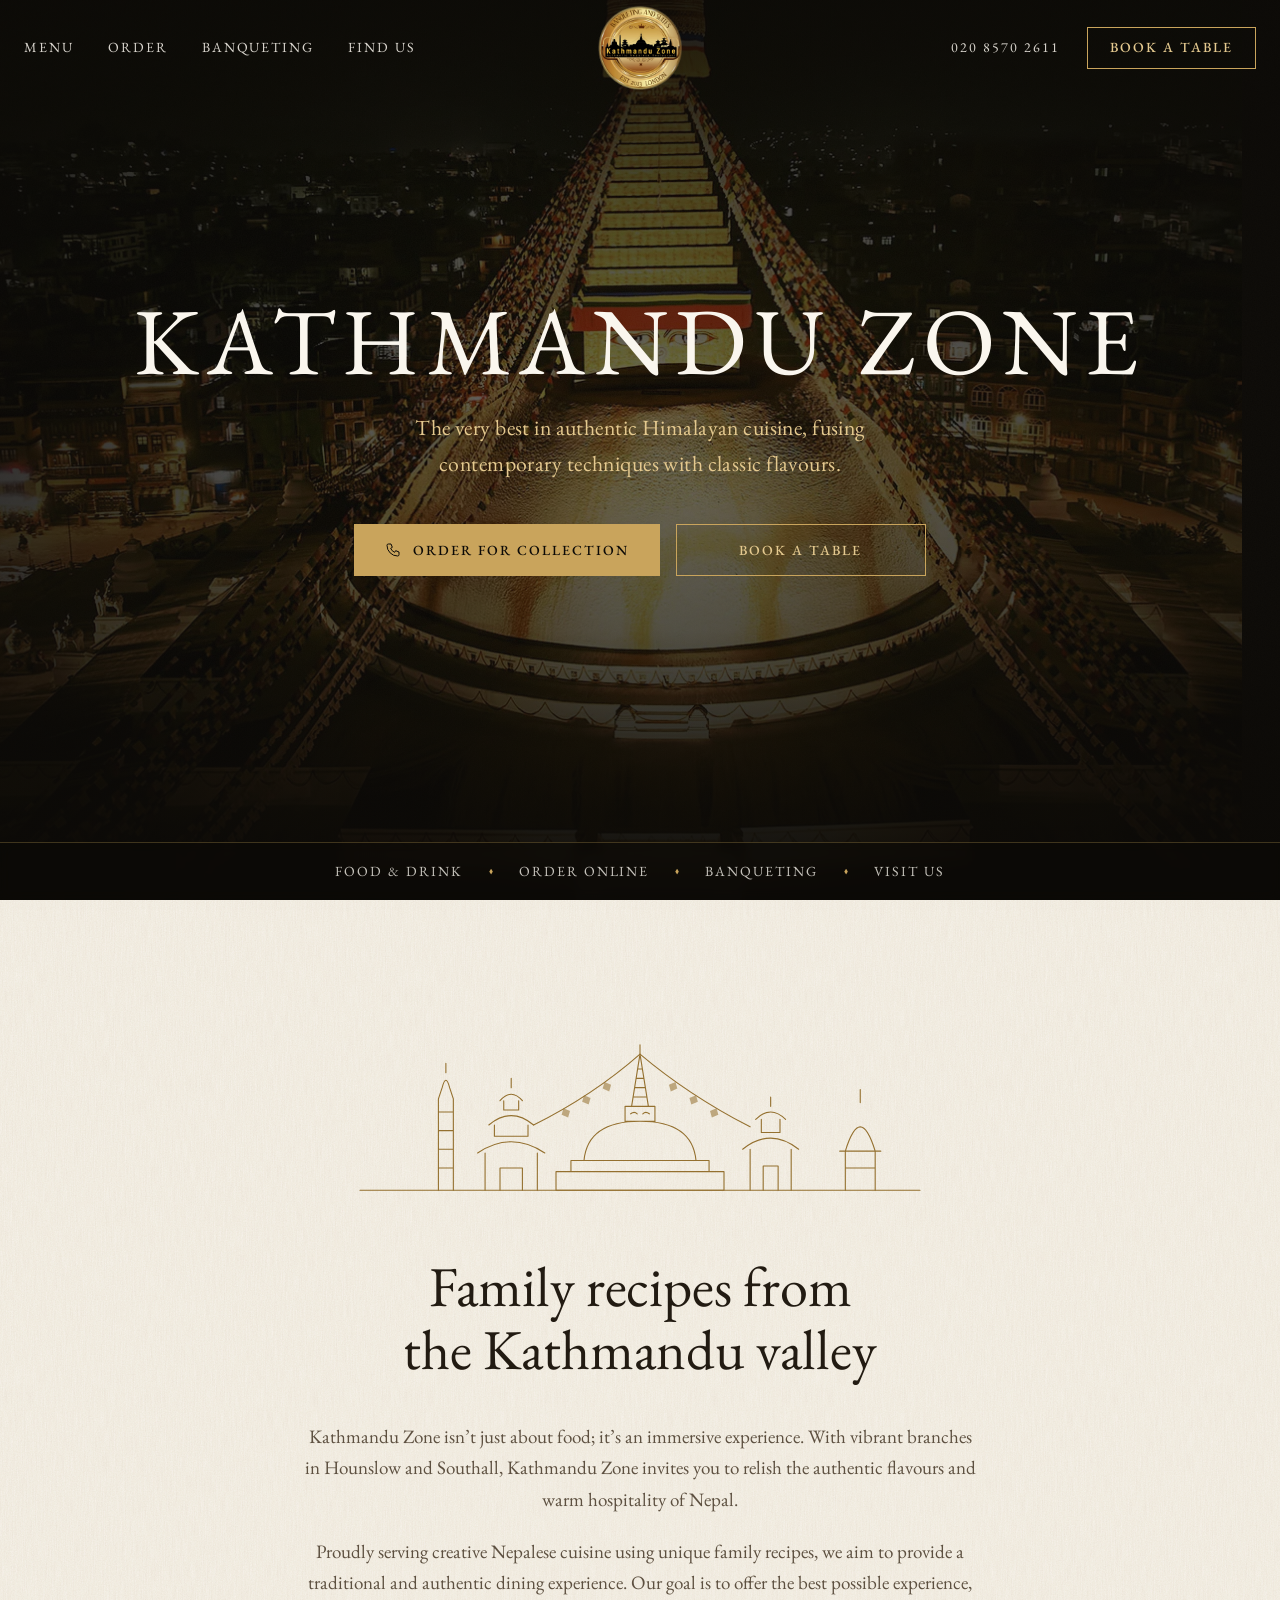
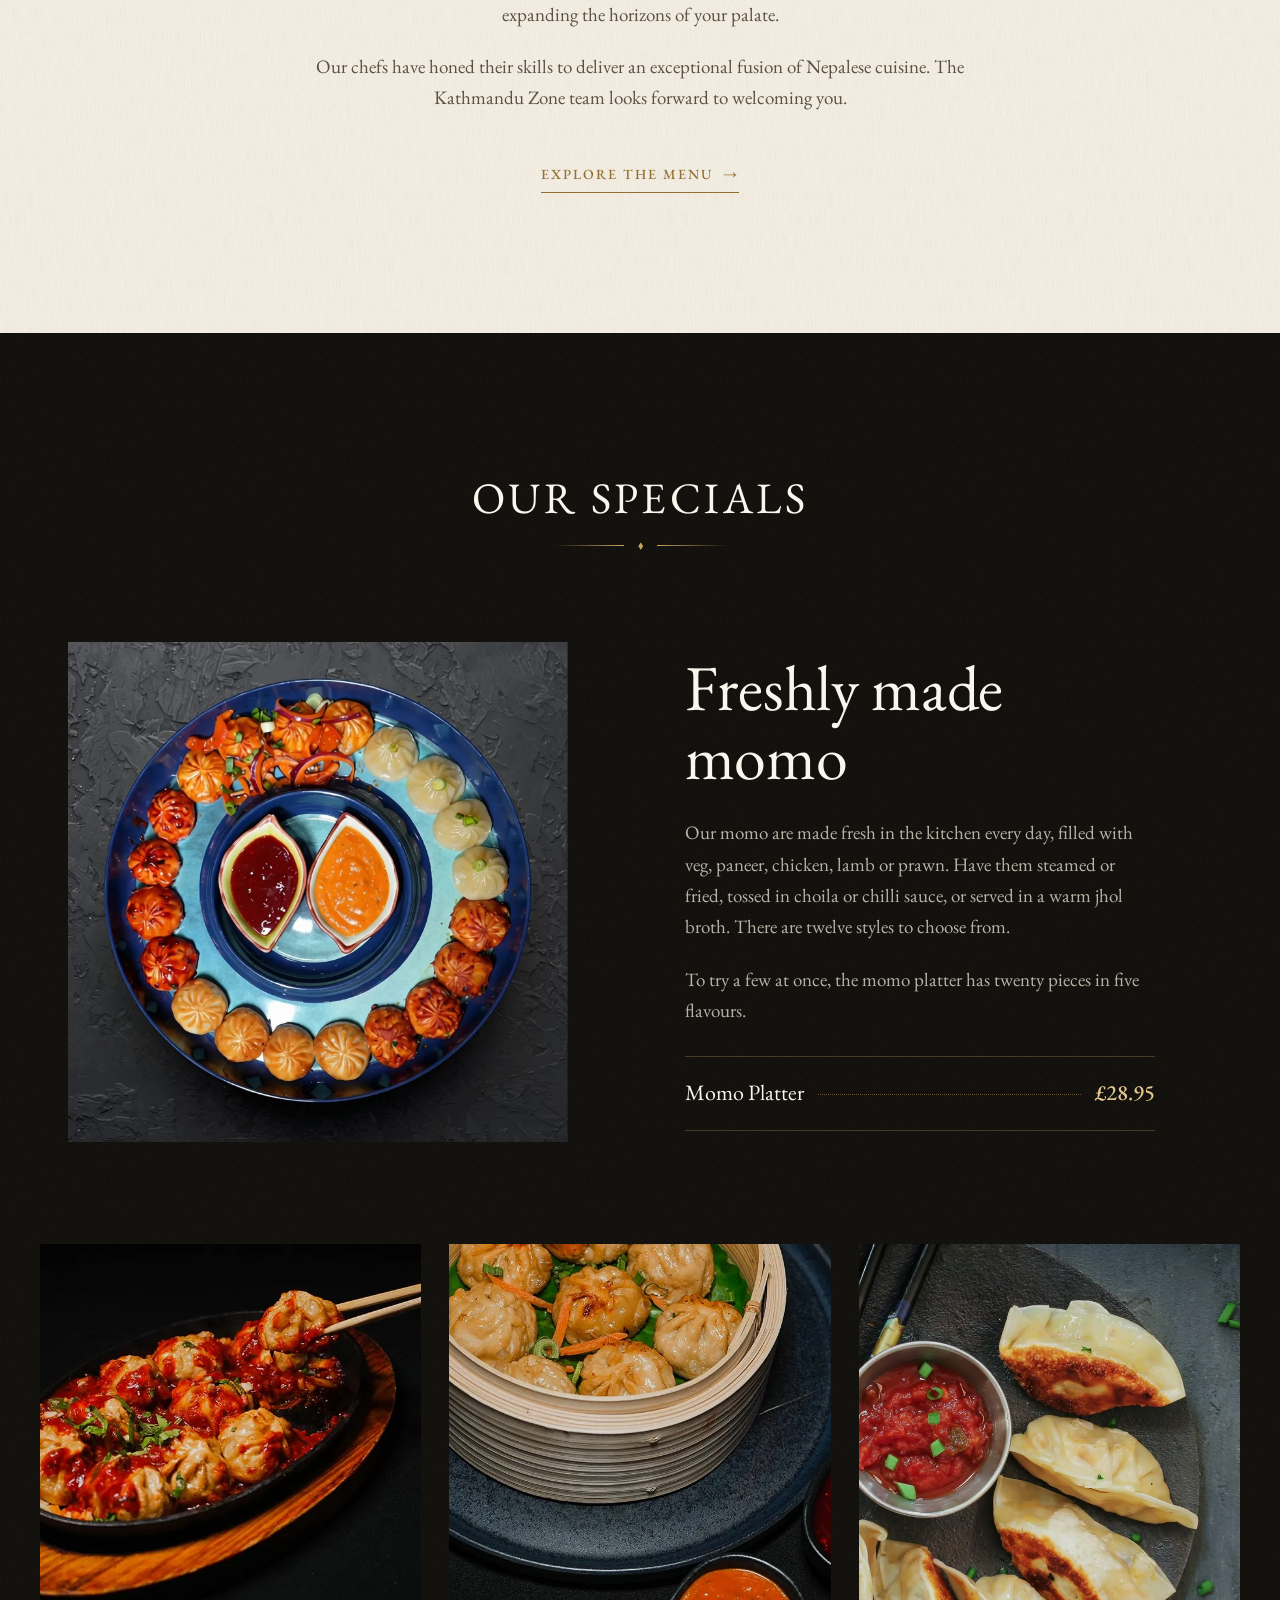
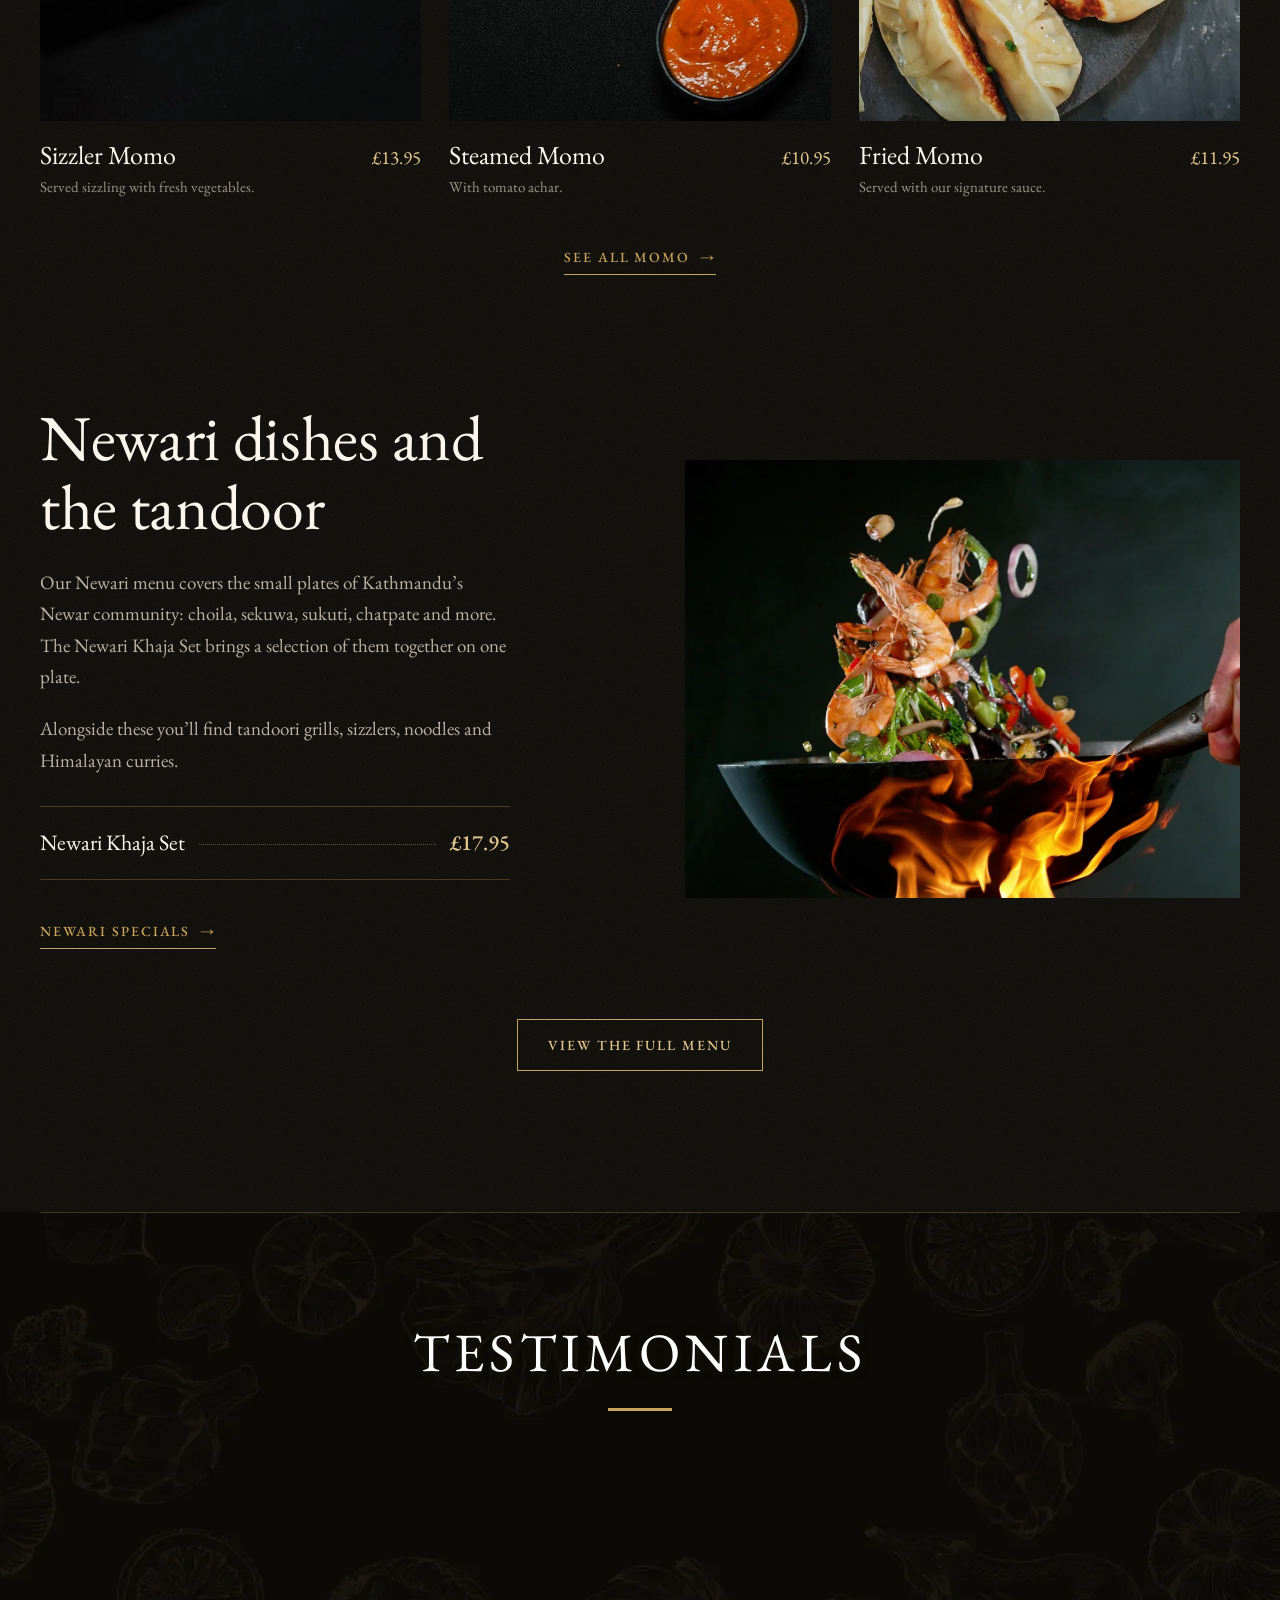
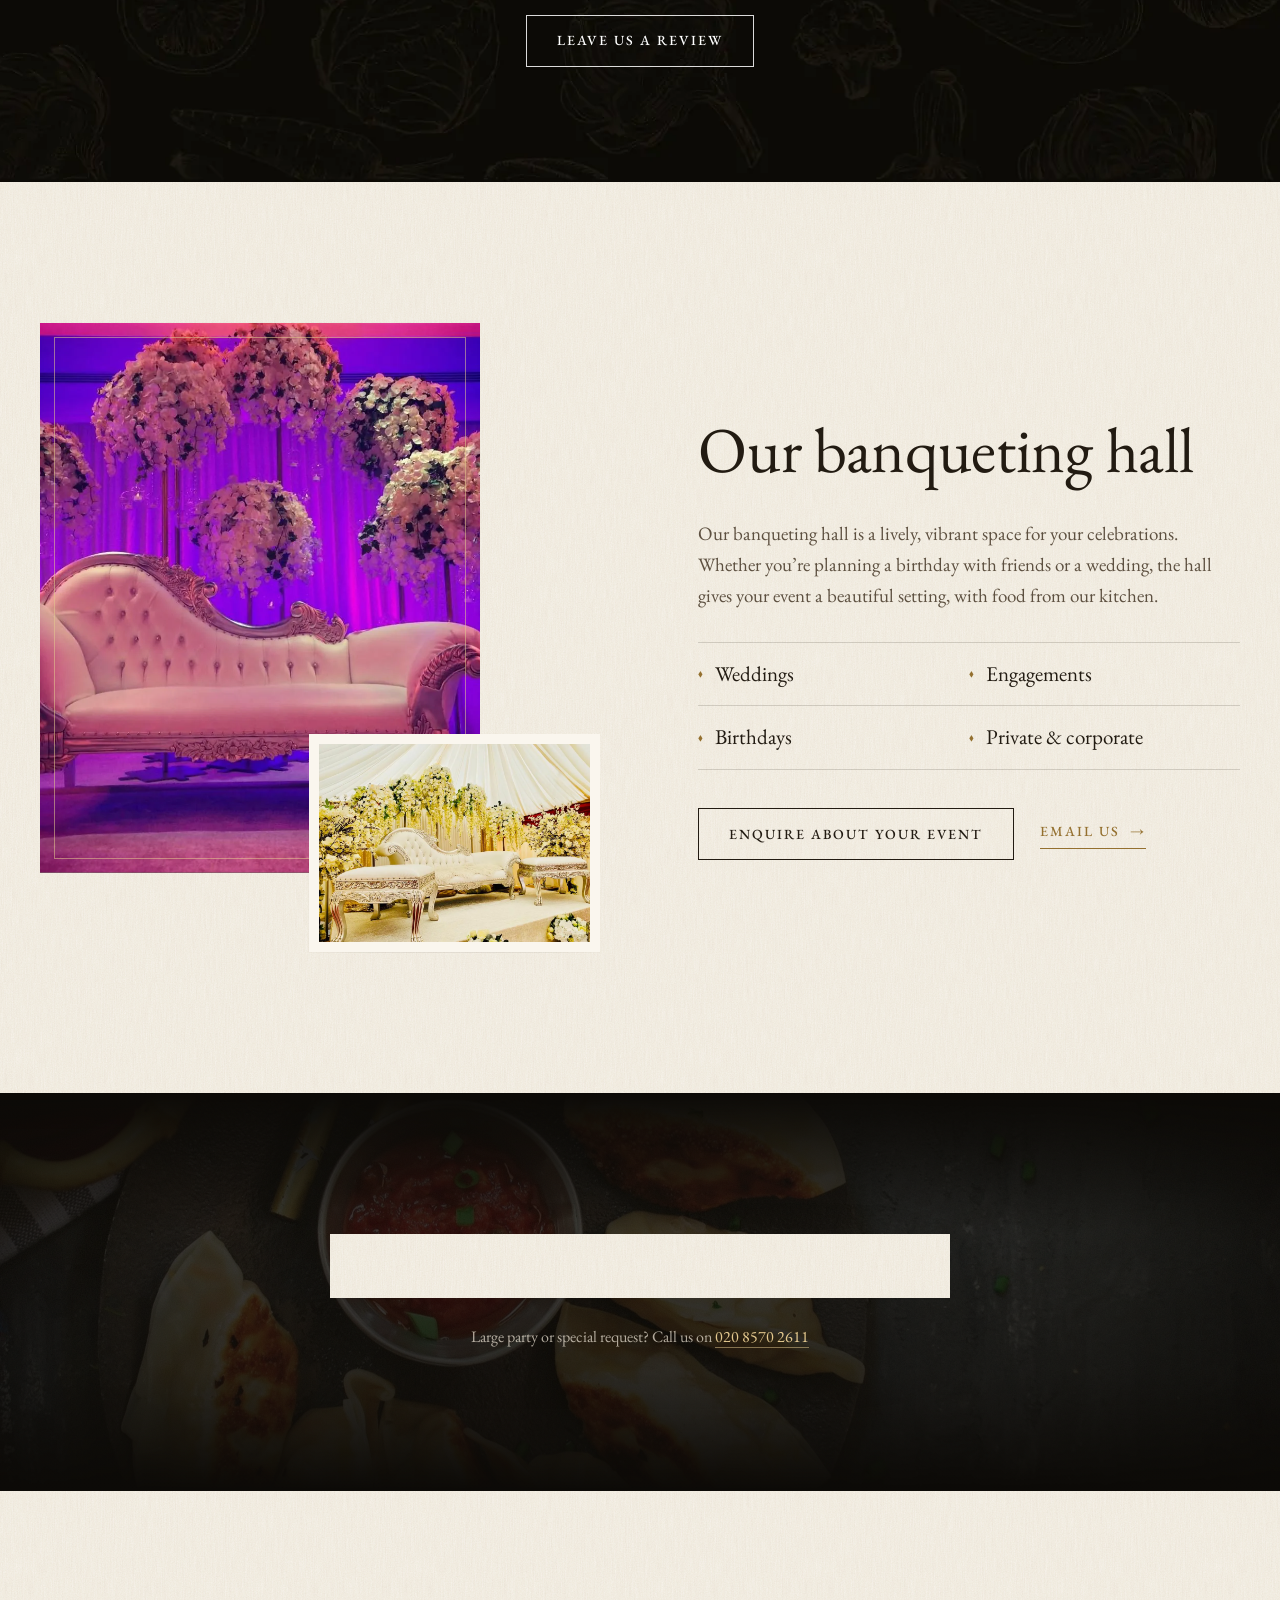
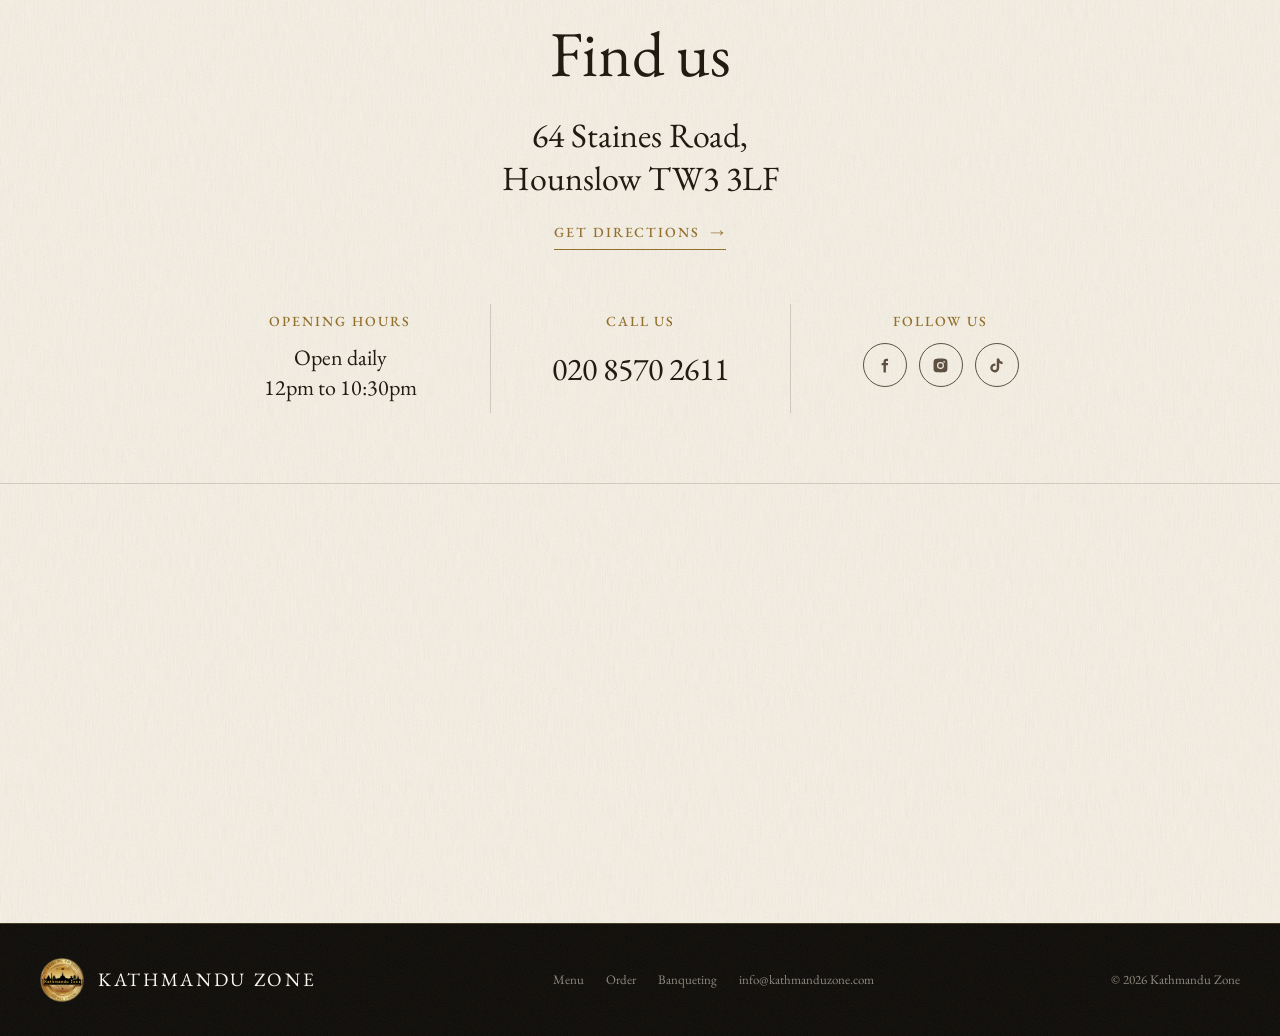
==== commit 49eee5c6: "Remove hero scroll cue line Co-Authored-By: Claude Opus 5.5 <noreply@anthropic.com>" ====
--- a/index.html
+++ b/index.html
@@ -77,7 +77,6 @@
       <a href="https://reservations.redrockrep.co.uk/book/kathmandu-zone" target="_blank" rel="noopener" class="btn">Book a table</a>
     </div>
   </div>
-  <span class="scroll-cue" aria-hidden="true"></span>
   <nav class="hero-bar" aria-label="Quick links">
     <ul>
       <li><a href="menu.html">Food &amp; drink</a></li>
--- a/css/style.css
+++ b/css/style.css
@@ -199,15 +199,6 @@
 }
 .hero-bar a:hover { color: var(--gold-light); }
 
-.scroll-cue {
-  position: absolute; left: 50%; bottom: 74px; z-index: 3; width: 1px; height: 46px; overflow: hidden;
-  background: rgba(201, 164, 92, .25);
-}
-.scroll-cue::after {
-  content: ""; position: absolute; left: 0; top: -50%; width: 1px; height: 50%; background: var(--gold-light);
-  animation: cue 2.4s var(--ease) infinite;
-}
-@keyframes cue { to { top: 100%; } }
 
 /* --- Ornaments ----------------------------------------------------------- */
 .skyline { width: min(560px, 90%); margin: 0 auto 46px; color: var(--gold-deep); }
@@ -553,7 +544,6 @@
   .find-col + .find-col { border-left: 0; border-top: 1px solid var(--line-light); }
   .menu-list { grid-template-columns: 1fr; }
   .hero-bar { display: none; }
-  .scroll-cue { bottom: 30px; }
   .call-bar {
     display: grid; grid-template-columns: 1fr 1fr; position: fixed; left: 0; right: 0; bottom: 0; z-index: 40;
     background: var(--black); border-top: 1px solid var(--line-dark);
